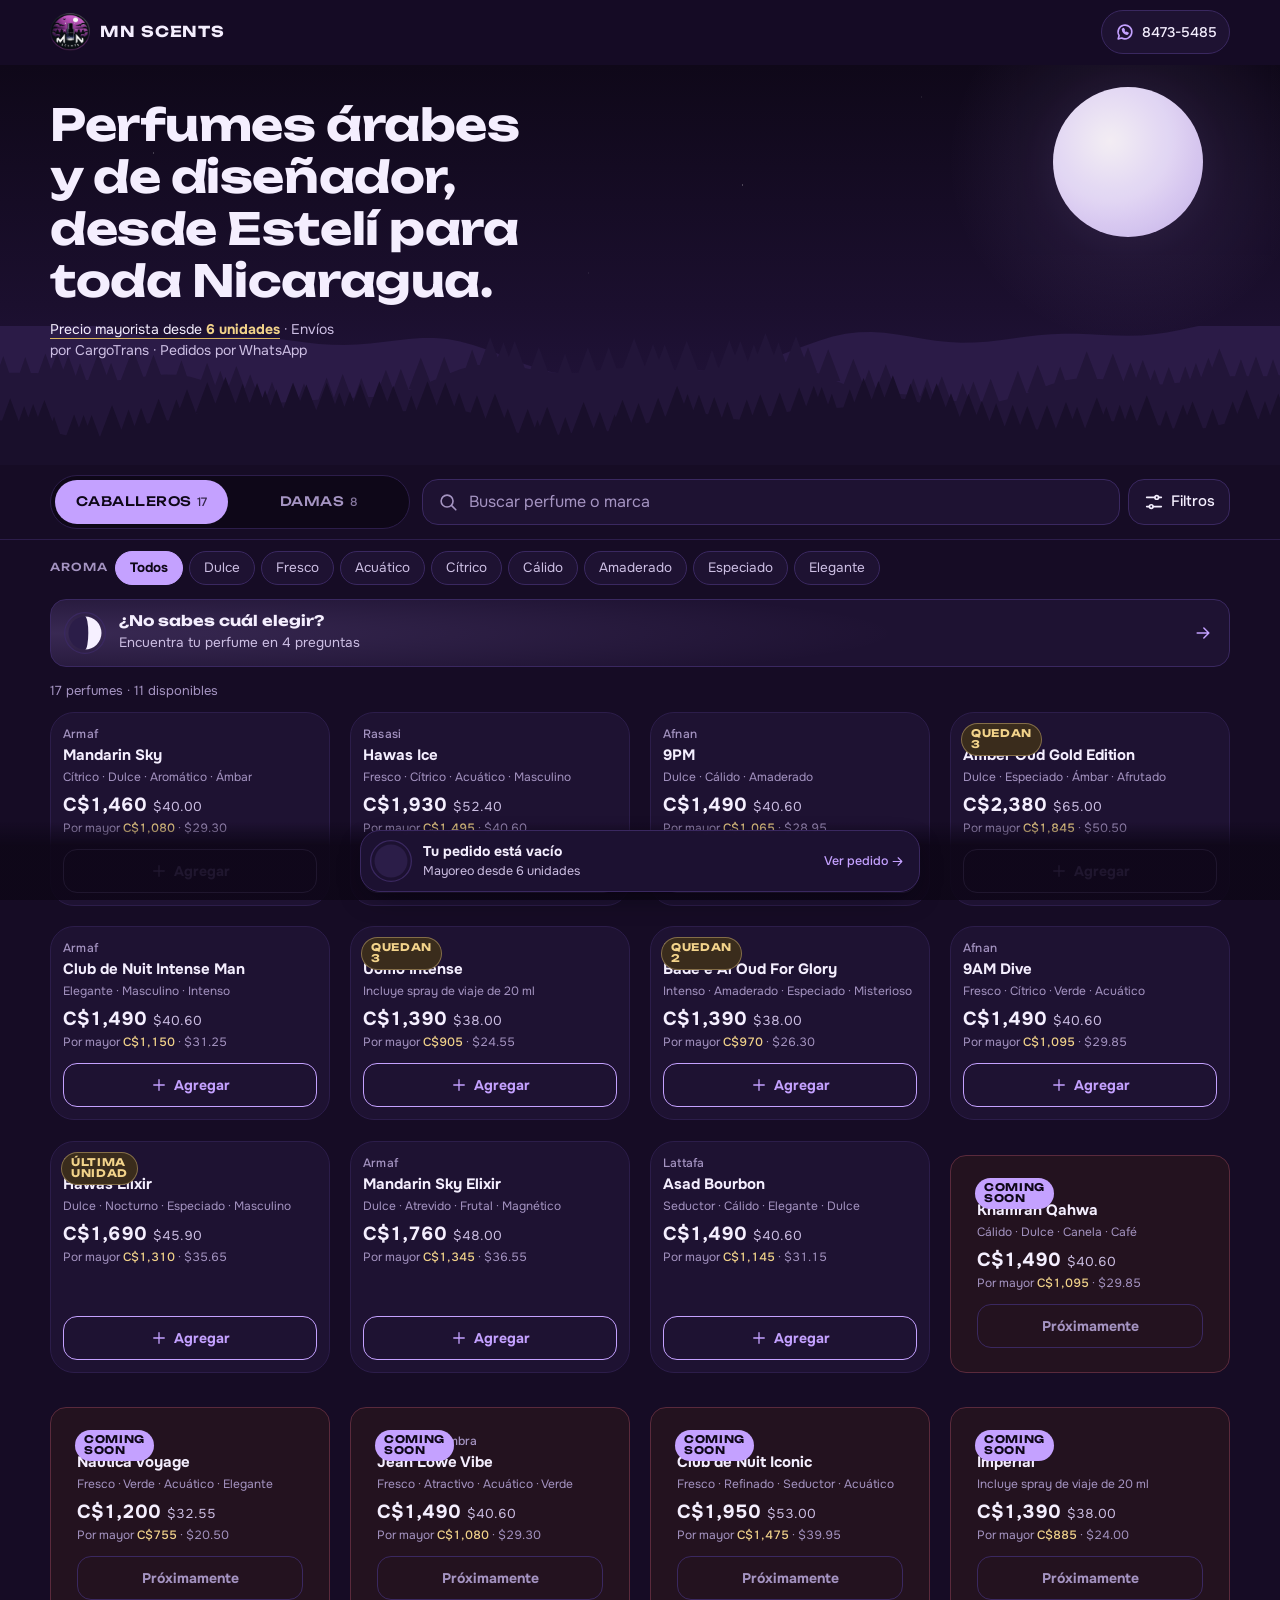
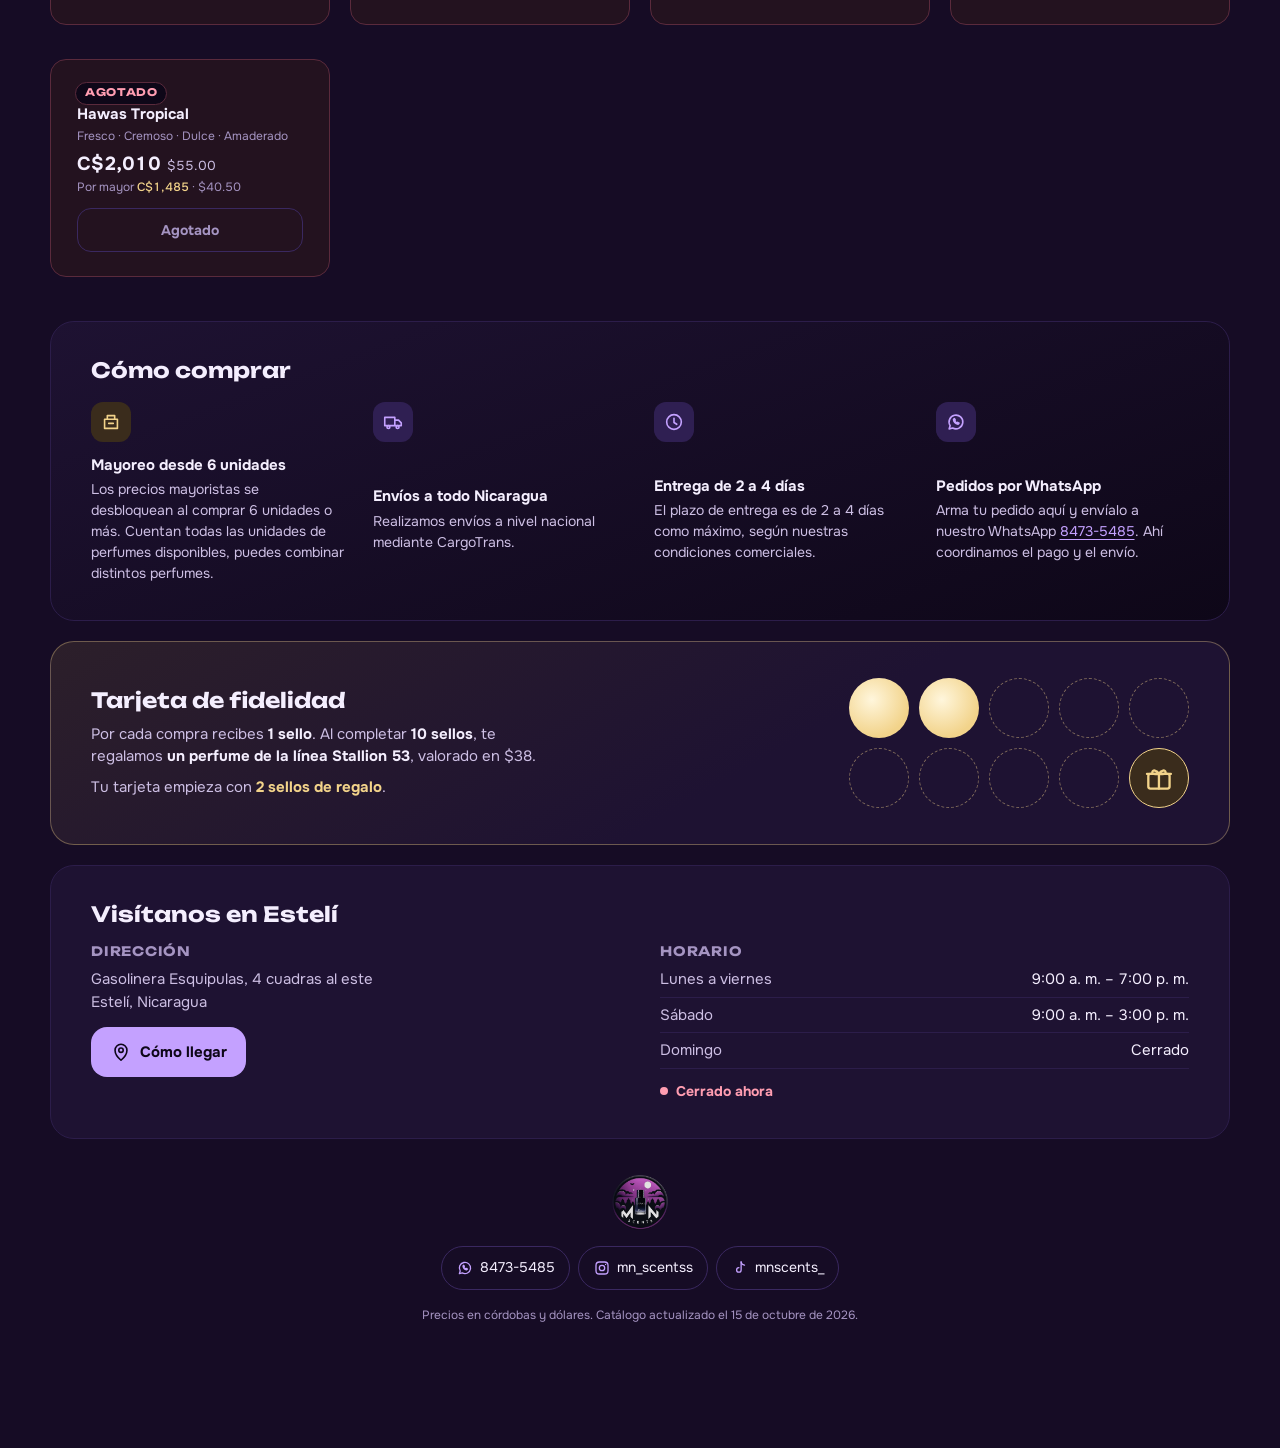
==== index.html @ fa192330 "Cuestionario visual con íconos, perfil Tu estilo e imagen para compartir Co-Authored-By: Claude Opus" ====
<!doctype html>
<html lang="es">
<head>
<meta charset="utf-8">
<meta name="viewport" content="width=device-width, initial-scale=1, viewport-fit=cover, interactive-widget=resizes-content">
<title>MN Scents · Catálogo de perfumes</title>
<meta name="description" content="Catálogo de perfumes MN Scents en Estelí, Nicaragua. Precios al detalle y por mayor desde 6 unidades. Envíos a todo el país por CargoTrans. Pedidos por WhatsApp.">
<meta name="theme-color" content="#160c25">
<meta name="color-scheme" content="dark">
<link rel="canonical" href="https://mnscents.pages.dev/">
<meta property="og:site_name" content="MN Scents">
<meta property="og:locale" content="es_NI">
<meta property="og:title" content="MN Scents · Catálogo de perfumes">
<meta property="og:description" content="Perfumes árabes y de diseñador en Estelí. Mayoreo desde 6 unidades. Envíos a toda Nicaragua. Pedidos por WhatsApp.">
<meta property="og:url" content="https://mnscents.pages.dev/">
<meta property="og:image" content="https://mnscents.pages.dev/img/marca/og.jpg">
<meta property="og:image:type" content="image/jpeg">
<meta property="og:image:width" content="1200">
<meta property="og:image:height" content="630">
<meta property="og:image:alt" content="MN Scents, catálogo de perfumes en Estelí">
<meta property="og:type" content="website">
<meta name="twitter:card" content="summary_large_image">
<meta name="twitter:image" content="https://mnscents.pages.dev/img/marca/og.jpg">
<link rel="icon" href="img/marca/favicon.png" type="image/png">
<link rel="apple-touch-icon" href="img/marca/icono-180.png">
<link rel="manifest" href="manifest.webmanifest">
<link rel="preload" href="fonts/onest-latin-400-normal.woff2" as="font" type="font/woff2" crossorigin>
<link rel="preload" href="fonts/unbounded-latin-700-normal.woff2" as="font" type="font/woff2" crossorigin>
<link rel="preload" href="data/productos.json" as="fetch" crossorigin>
<link rel="stylesheet" href="css/estilos.css">
<script type="module" src="js/app.js"></script>
</head>
<body>
<svg width="0" height="0" style="position:absolute" aria-hidden="true">
  <defs>
    <symbol id="i-search" viewBox="0 0 24 24"><circle cx="11" cy="11" r="6.5"/><path d="m16 16 4.5 4.5"/></symbol>
    <symbol id="i-sliders" viewBox="0 0 24 24"><path d="M4 7h9M17 7h3M4 17h3M11 17h9"/><circle cx="15" cy="7" r="2"/><circle cx="9" cy="17" r="2"/></symbol>
    <symbol id="i-close" viewBox="0 0 24 24"><path d="M6 6l12 12M18 6 6 18"/></symbol>
    <symbol id="i-plus" viewBox="0 0 24 24"><path d="M12 5v14M5 12h14"/></symbol>
    <symbol id="i-minus" viewBox="0 0 24 24"><path d="M5 12h14"/></symbol>
    <symbol id="i-trash" viewBox="0 0 24 24"><path d="M5 7h14M10 7V5h4v2M7 7l1 12h8l1-12"/></symbol>
    <symbol id="i-chat" viewBox="0 0 24 24"><path d="M4.5 19.5 5.6 16A7.5 7.5 0 1 1 8.4 18.6Z"/><path d="M9.3 9.2c.2 2.3 2.2 4.6 4.9 5.3l1.1-1.2-1.6-.9-.8.7c-1-.5-1.9-1.4-2.4-2.4l.7-.8-.9-1.6Z"/></symbol>
    <symbol id="i-truck" viewBox="0 0 24 24"><path d="M3 7h11v9H3zM14 10h4l3 3v3h-7"/><circle cx="7" cy="17.5" r="1.6"/><circle cx="17" cy="17.5" r="1.6"/></symbol>
    <symbol id="i-clock" viewBox="0 0 24 24"><circle cx="12" cy="12" r="8"/><path d="M12 8v4.5l3 2"/></symbol>
    <symbol id="i-stack" viewBox="0 0 24 24"><path d="M5 9h14v10H5zM8 9V5h8v4"/><path d="M9.5 13.5h5"/></symbol>
    <symbol id="i-insta" viewBox="0 0 24 24"><rect x="4" y="4" width="16" height="16" rx="4.5"/><circle cx="12" cy="12" r="3.6"/><path d="M16.8 7.2h.01"/></symbol>
    <symbol id="i-tiktok" viewBox="0 0 24 24"><path d="M13.5 4v10.5a3 3 0 1 1-3-3"/><path d="M13.5 4c.4 2.4 2 4 4.5 4.2"/></symbol>
    <symbol id="i-gift" viewBox="0 0 24 24"><rect x="4" y="9" width="16" height="11" rx="1.5"/><path d="M3 9h18M12 9v11M12 9c-1.5-3-5-3.5-5-1 0 1.5 2.5 1 5 1Zm0 0c1.5-3 5-3.5 5-1 0 1.5-2.5 1-5 1Z"/></symbol>
    <symbol id="i-pin" viewBox="0 0 24 24"><path d="M12 21s-6.5-5.6-6.5-11a6.5 6.5 0 0 1 13 0c0 5.4-6.5 11-6.5 11Z"/><circle cx="12" cy="10" r="2.4"/></symbol>
    <symbol id="i-share" viewBox="0 0 24 24"><circle cx="17.5" cy="5.5" r="2.5"/><circle cx="6.5" cy="12" r="2.5"/><circle cx="17.5" cy="18.5" r="2.5"/><path d="m8.7 10.8 6.6-4M8.7 13.2l6.6 4"/></symbol>
    <symbol id="i-download" viewBox="0 0 24 24"><path d="M12 4v11M7 10.5l5 5 5-5M5 20h14"/></symbol>
    <symbol id="i-arrow" viewBox="0 0 24 24"><path d="M5 12h13M13 6l6 6-6 6"/></symbol>
    <symbol id="i-q-el" viewBox="0 0 24 24"><rect x="9.5" y="2.5" width="5" height="3" rx=".8"/><path d="M10.6 5.5v2.6M13.4 5.5v2.6"/><rect x="6" y="8.1" width="12" height="13.4" rx="2.2"/><path d="M9 14.5h6"/></symbol>
    <symbol id="i-q-ella" viewBox="0 0 24 24"><rect x="10.2" y="2.5" width="3.6" height="3" rx="1"/><path d="M11.1 5.5v2.7M12.9 5.5v2.7"/><circle cx="12" cy="15" r="6.5"/><path d="M8.9 13.6a3.6 3.6 0 0 1 2.1-2.3"/></symbol>
    <symbol id="i-q-sol" viewBox="0 0 24 24"><circle cx="12" cy="12" r="4"/><path d="M12 2.8v2.1M12 19.1v2.1M2.8 12h2.1M19.1 12h2.1M5.5 5.5 7 7M17 17l1.5 1.5M5.5 18.5 7 17M17 7l1.5-1.5"/></symbol>
    <symbol id="i-q-luna" viewBox="0 0 24 24"><path d="M19.5 14.6A7.6 7.6 0 1 1 9.4 4.5a6.1 6.1 0 0 0 10.1 10.1Z"/><path d="M17 3.6v2.6M15.7 4.9h2.6"/></symbol>
    <symbol id="i-q-siempre" viewBox="0 0 24 24"><circle cx="12" cy="12" r="5"/><path d="M12 7a5 5 0 0 1 0 10Z" fill="currentColor"/><path d="M12 2.6v2M12 19.4v2M2.6 12h2M5.3 5.3l1.4 1.4M5.3 18.7l1.4-1.4"/></symbol>
    <symbol id="i-q-ola" viewBox="0 0 24 24"><path d="M3 8c1.5-1.6 3-1.6 4.5 0s3 1.6 4.5 0 3-1.6 4.5 0 3 1.6 4.5 0M3 13c1.5-1.6 3-1.6 4.5 0s3 1.6 4.5 0 3-1.6 4.5 0 3 1.6 4.5 0M3 18c1.5-1.6 3-1.6 4.5 0s3 1.6 4.5 0 3-1.6 4.5 0 3 1.6 4.5 0"/></symbol>
    <symbol id="i-q-dulce" viewBox="0 0 24 24"><circle cx="12" cy="12" r="4.6"/><path d="M7.7 10.2 3.4 7.5v9l4.3-2.7M16.3 10.2l4.3-2.7v9l-4.3-2.7M10 13a2.1 2.1 0 0 0 3.9-1.4"/></symbol>
    <symbol id="i-q-llama" viewBox="0 0 24 24"><path d="M12 21.2c-3.9 0-6.5-2.6-6.5-6.2 0-3.6 3-5.6 4.2-9.4 2.5 1.6 3.3 3.9 3 6.1 1-.5 1.8-1.5 2.1-2.9 1.7 1.6 3.7 3.8 3.7 6.2 0 3.6-2.6 6.2-6.5 6.2Z"/><path d="M12 21.2c-1.6 0-2.7-1.1-2.7-2.6 0-1.6 1.3-2.5 2.7-4.1 1.4 1.6 2.7 2.5 2.7 4.1 0 1.5-1.1 2.6-2.7 2.6Z"/></symbol>
    <symbol id="i-q-flor" viewBox="0 0 24 24"><circle cx="12" cy="9" r="1.9"/><g><ellipse cx="12" cy="4.7" rx="2.1" ry="2.6"/><ellipse cx="12" cy="4.7" rx="2.1" ry="2.6" transform="rotate(72 12 9)"/><ellipse cx="12" cy="4.7" rx="2.1" ry="2.6" transform="rotate(144 12 9)"/><ellipse cx="12" cy="4.7" rx="2.1" ry="2.6" transform="rotate(216 12 9)"/><ellipse cx="12" cy="4.7" rx="2.1" ry="2.6" transform="rotate(288 12 9)"/></g><path d="M12 13.3v8.2M12 18.6c1.5-1.9 3.3-2.4 5-2.2-.5 1.8-2.6 2.7-5 2.2Z"/></symbol>
    <symbol id="i-q-pluma" viewBox="0 0 24 24"><path d="M20 4c-7 .4-11.6 5.2-12.3 12.4L7.2 20"/><path d="M20 4c-.4 7-5.2 11.6-12.3 12.4"/><path d="M9.6 12.6 14 8.2M12 14.6l3.2-3.2"/></symbol>
    <symbol id="i-q-estela" viewBox="0 0 24 24"><path d="m11.5 3.5 1.7 4.8 4.8 1.7-4.8 1.7-1.7 4.8-1.7-4.8L5 10l4.8-1.7Z"/><path d="m18.5 14.6.8 2.1 2.1.8-2.1.8-.8 2.1-.8-2.1-2.1-.8 2.1-.8ZM5.6 15.6l.5 1.4 1.4.5-1.4.5-.5 1.4-.5-1.4-1.4-.5 1.4-.5Z"/></symbol>
  </defs>
</svg>

<a class="saltar" href="#catalogo">Ir al catálogo</a>

<header class="barra-sup">
  <a class="marca" href="#" aria-label="MN Scents, inicio">
    <img src="img/marca/logo.webp" alt="" width="40" height="39">
    <span class="marca-nombre">MN SCENTS</span>
  </a>
  <a class="btn-ico btn-wa-sup" href="https://wa.me/50584735485" target="_blank" rel="noopener" aria-label="Escribir por WhatsApp al 8473-5485">
    <svg class="ico"><use href="#i-chat"/></svg><span>8473-5485</span>
  </a>
</header>

<section class="cielo" aria-labelledby="titulo">
  <div class="luna" aria-hidden="true"></div>
  <div class="cielo-texto">
    <h1 id="titulo">Perfumes árabes y de diseñador, desde Estelí para toda Nicaragua.</h1>
    <p class="cielo-sub"><a href="#condiciones">Precio mayorista desde <strong>6 unidades</strong></a> · Envíos por CargoTrans · Pedidos por WhatsApp</p>
  </div>
  <img class="crestas" src="img/marca/crestas.svg" alt="" aria-hidden="true">
</section>

<main id="catalogo" tabindex="-1">
  <div class="controles">
    <div class="segmento" role="tablist" aria-label="Catálogo">
      <button role="tab" id="tab-caballeros" aria-controls="rejilla" aria-selected="true" data-cat="caballeros">Caballeros <span class="cuenta" data-cuenta="caballeros"></span></button>
      <button role="tab" id="tab-damas" aria-controls="rejilla" aria-selected="false" data-cat="damas">Damas <span class="cuenta" data-cuenta="damas"></span></button>
    </div>
    <div class="buscar">
      <label class="campo-buscar">
        <svg class="ico" aria-hidden="true"><use href="#i-search"/></svg>
        <span class="sr">Buscar por nombre o marca</span>
        <input id="q" type="search" placeholder="Buscar perfume o marca" autocomplete="off" autocapitalize="none" autocorrect="off" spellcheck="false" enterkeyhint="search">
        <button class="limpiar-q" type="button" aria-label="Borrar búsqueda" hidden><svg class="ico"><use href="#i-close"/></svg></button>
      </label>
      <button class="btn-filtros" type="button" aria-haspopup="dialog" aria-controls="hoja-filtros">
        <svg class="ico" aria-hidden="true"><use href="#i-sliders"/></svg><span>Filtros</span><span class="insignia" hidden></span>
      </button>
    </div>
    <div class="chips-activos" aria-label="Filtros activos"></div>
  </div>
  <div class="aromas" role="group" aria-label="¿Qué aroma buscas?"></div>
  <div class="descubre-fila">
    <button class="descubre" type="button" data-accion="abrir-quiz" aria-haspopup="dialog" aria-controls="hoja-quiz">
      <span class="luna-progreso descubre-luna" aria-hidden="true"><svg viewBox="0 0 40 40"><circle class="lp-fondo" cx="20" cy="20" r="15"/><path class="lp-luz" d="M20,5 A15,15 0 0 1 20,35 A3,15 0 0 0 20,5 Z"/><circle class="lp-aro" cx="20" cy="20" r="18.5"/></svg></span>
      <span class="descubre-texto"><b>¿No sabes cuál elegir?</b><span>Encuentra tu perfume en 4 preguntas</span></span>
      <svg class="ico" aria-hidden="true"><use href="#i-arrow"/></svg>
    </button>
  </div>

  <p class="resumen" aria-live="polite"></p>
  <div id="rejilla" class="rejilla" role="tabpanel" aria-labelledby="tab-caballeros" aria-busy="true"></div>
  <div class="otra-cat" hidden></div>
</main>

<section id="condiciones" class="condiciones" aria-labelledby="t-cond">
  <h2 id="t-cond">Cómo comprar</h2>
  <ul class="cond-lista">
    <li><svg class="ico" aria-hidden="true"><use href="#i-stack"/></svg><div><h3>Mayoreo desde 6 unidades</h3><p>Los precios mayoristas se desbloquean al comprar 6 unidades o más. Cuentan todas las unidades de perfumes disponibles, puedes combinar distintos perfumes.</p></div></li>
    <li><svg class="ico" aria-hidden="true"><use href="#i-truck"/></svg><div><h3>Envíos a todo Nicaragua</h3><p>Realizamos envíos a nivel nacional mediante CargoTrans.</p></div></li>
    <li><svg class="ico" aria-hidden="true"><use href="#i-clock"/></svg><div><h3>Entrega de 2 a 4 días</h3><p>El plazo de entrega es de 2 a 4 días como máximo, según nuestras condiciones comerciales.</p></div></li>
    <li><svg class="ico" aria-hidden="true"><use href="#i-chat"/></svg><div><h3>Pedidos por WhatsApp</h3><p>Arma tu pedido aquí y envíalo a nuestro WhatsApp <a href="https://wa.me/50584735485" target="_blank" rel="noopener">8473-5485</a>. Ahí coordinamos el pago y el envío.</p></div></li>
  </ul>
</section>

<section id="fidelidad" class="fidelidad" aria-labelledby="t-fid">
  <div class="fid-texto">
    <h2 id="t-fid">Tarjeta de fidelidad</h2>
    <p>Por cada compra recibes <strong>1 sello</strong>. Al completar <strong>10 sellos</strong>, te regalamos <strong>un perfume de la línea Stallion 53</strong>, valorado en $38.</p>
    <p class="fid-regalo">Tu tarjeta empieza con <strong>2 sellos de regalo</strong>.</p>
  </div>
  <ol class="sellos" aria-label="10 sellos; los 2 primeros son de regalo">
    <li class="regalo" aria-label="Sello 1, de regalo"></li><li class="regalo" aria-label="Sello 2, de regalo"></li>
    <li aria-label="Sello 3"></li><li aria-label="Sello 4"></li><li aria-label="Sello 5"></li><li aria-label="Sello 6"></li>
    <li aria-label="Sello 7"></li><li aria-label="Sello 8"></li><li aria-label="Sello 9"></li>
    <li class="premio" aria-label="Sello 10: perfume Stallion 53 gratis"><svg class="ico" aria-hidden="true"><use href="#i-gift"/></svg></li>
  </ol>
</section>

<section id="tienda" class="tienda" aria-labelledby="t-tienda">
  <h2 id="t-tienda">Visítanos en Estelí</h2>
  <div class="tienda-grid">
    <div>
      <h3>Dirección</h3>
      <p>Gasolinera Esquipulas, 4 cuadras al este<br>Estelí, Nicaragua</p>
      <a class="btn pri" href="https://maps.app.goo.gl/nd9f1J7AV5XNvNJq9" target="_blank" rel="noopener"><svg class="ico" aria-hidden="true"><use href="#i-pin"/></svg>Cómo llegar</a>
    </div>
    <div>
      <h3>Horario</h3>
      <dl class="horario">
        <div><dt>Lunes a viernes</dt><dd>9:00 a. m. – 7:00 p. m.</dd></div>
        <div><dt>Sábado</dt><dd>9:00 a. m. – 3:00 p. m.</dd></div>
        <div><dt>Domingo</dt><dd>Cerrado</dd></div>
      </dl>
      <p class="abierto" aria-live="polite"></p>
    </div>
  </div>
</section>

<footer class="pie">
  <img src="img/marca/logo.webp" alt="MN Scents" width="56" height="55" loading="lazy">
  <nav class="redes" aria-label="Redes sociales">
    <a href="https://wa.me/50584735485" target="_blank" rel="noopener"><svg class="ico" aria-hidden="true"><use href="#i-chat"/></svg>8473-5485</a>
    <a href="https://www.instagram.com/mn_scentss/" target="_blank" rel="noopener"><svg class="ico" aria-hidden="true"><use href="#i-insta"/></svg>mn_scentss</a>
    <a href="https://www.tiktok.com/@mnscents_" target="_blank" rel="noopener"><svg class="ico" aria-hidden="true"><use href="#i-tiktok"/></svg>mnscents_</a>
  </nav>
  <button class="btn sec btn-instalar" type="button" hidden><svg class="ico" aria-hidden="true"><use href="#i-download"/></svg>Instalar MN Scents en tu teléfono</button>
  <p class="pie-nota">Precios en córdobas y dólares. <span class="actualizado"></span></p>
</footer>

<!-- Barra fija del pedido -->
<div class="barra-pedido" role="region" aria-label="Tu pedido">
  <button class="bp-boton" type="button" aria-haspopup="dialog" aria-controls="hoja-pedido">
    <span class="luna-progreso" aria-hidden="true"><svg viewBox="0 0 40 40"><circle class="lp-fondo" cx="20" cy="20" r="15"/><path class="lp-luz" d=""/><circle class="lp-aro" cx="20" cy="20" r="18.5"/></svg></span>
    <span class="bp-texto">
      <span class="bp-linea1">Tu pedido está vacío</span>
      <span class="bp-linea2">Mayoreo desde 6 unidades</span>
    </span>
    <span class="bp-total"></span>
    <span class="bp-ver">Ver pedido<svg class="ico" aria-hidden="true"><use href="#i-arrow"/></svg></span>
  </button>
</div>

<!-- Ficha de producto -->
<dialog id="hoja-ficha" class="hoja" aria-labelledby="ficha-nombre">
  <div class="hoja-cuerpo"></div>
</dialog>

<!-- Filtros -->
<dialog id="hoja-filtros" class="hoja" aria-labelledby="filtros-titulo">
  <div class="hoja-cabeza"><h2 id="filtros-titulo">Filtros</h2><button class="btn-ico cerrar" type="button" aria-label="Cerrar"><svg class="ico"><use href="#i-close"/></svg></button></div>
  <div class="hoja-cuerpo">
    <fieldset><legend>Disponibilidad</legend><div class="opciones" data-filtro="estado"></div></fieldset>
    <fieldset><legend>Marca</legend><div class="opciones" data-filtro="marca"></div></fieldset>
    <fieldset><legend>Precio al detalle</legend><div class="opciones" data-filtro="precio"></div></fieldset>
    <fieldset><legend>Ordenar</legend><div class="opciones" data-filtro="orden"></div></fieldset>
  </div>
  <div class="hoja-pie"><button class="btn sec" type="button" data-accion="limpiar-filtros">Limpiar</button><button class="btn pri" type="button" data-accion="aplicar-filtros">Ver resultados</button></div>
</dialog>

<!-- Pedido -->
<dialog id="hoja-pedido" class="hoja hoja-pedido" aria-labelledby="pedido-titulo">
  <div class="hoja-cabeza"><h2 id="pedido-titulo">Tu pedido</h2><button class="btn-ico cerrar" type="button" aria-label="Cerrar"><svg class="ico"><use href="#i-close"/></svg></button></div>
  <div class="hoja-cuerpo">
    <div class="progreso-mayoreo">
      <span class="luna-progreso grande" aria-hidden="true"><svg viewBox="0 0 40 40"><circle class="lp-fondo" cx="20" cy="20" r="15"/><path class="lp-luz" d=""/><circle class="lp-aro" cx="20" cy="20" r="18.5"/></svg></span>
      <div class="pm-texto">
        <p class="pm-titulo"></p>
        <p class="pm-nota"></p>
      </div>
      <div class="caja" role="progressbar" aria-valuemin="0" aria-valuemax="6" aria-valuenow="0" aria-label="Tu caja de 6 para precio mayorista">
        <span class="caja-slot"></span><span class="caja-slot"></span><span class="caja-slot"></span><span class="caja-slot"></span><span class="caja-slot"></span><span class="caja-slot"></span>
        <span class="caja-extra" hidden></span>
      </div>
    </div>
    <div class="completa" hidden>
      <p class="completa-titulo">Completa tu caja</p>
      <ul class="sugeridos" aria-label="Perfumes disponibles para completar tu caja"></ul>
    </div>
    <ul class="lineas"></ul>
    <div class="no-disp" hidden></div>
    <p class="vaciar-fila"><button class="btn-texto" type="button" data-accion="vaciar">Vaciar pedido</button></p>
    <div class="pedido-vacio" hidden>
      <p class="pv-titulo">Todavía no has agregado perfumes.</p>
      <p>Agrega desde el catálogo. Con 6 unidades o más se aplica el precio mayorista.</p>
      <button class="btn sec" type="button" data-accion="cerrar-pedido">Explorar el catálogo</button>
    </div>
  </div>
  <div class="hoja-pie pedido-pie">
    <dl class="totales">
      <div><dt>Unidades</dt><dd class="t-unidades">0</dd></div>
      <div><dt>Precios aplicados</dt><dd class="t-nivel">Al detalle</dd></div>
      <div class="t-ahorro-fila" hidden><dt>Ahorras con mayoreo</dt><dd class="t-ahorro"></dd></div>
      <div class="t-total"><dt>Total</dt><dd><span class="t-cs">C$0</span><span class="t-usd">$0.00</span></dd></div>
    </dl>
    <a class="btn pri btn-enviar" href="#" target="_blank" rel="noopener"><svg class="ico" aria-hidden="true"><use href="#i-chat"/></svg>Enviar pedido por WhatsApp</a>
    <p class="aviso-envio">WhatsApp se abrirá con tu pedido escrito. Solo nos llega cuando tú envíes el mensaje; ahí coordinamos pago y envío.</p>
  </div>
</dialog>

<!-- Encuentra tu perfume -->
<dialog id="hoja-quiz" class="hoja hoja-quiz" aria-labelledby="quiz-titulo">
  <div class="hoja-cabeza"><h2 id="quiz-titulo">Encuentra tu perfume</h2><button class="btn-ico cerrar" type="button" aria-label="Cerrar"><svg class="ico"><use href="#i-close"/></svg></button></div>
  <div class="hoja-cuerpo"><div class="quiz"></div></div>
  <div class="hoja-pie quiz-pie"></div>
</dialog>

<div class="anuncio sr" aria-live="polite"></div>
<noscript><p class="sin-js">Para ver el catálogo activa JavaScript, o escríbenos por WhatsApp al 8473-5485.</p></noscript>
</body>
</html>
---- css/estilos.css ----
/* MN Scents · Noche de Estelí */

@font-face { font-family: "Unbounded"; src: url("../fonts/unbounded-latin-500-normal.woff2") format("woff2"); font-weight: 500; font-display: swap; }
@font-face { font-family: "Unbounded"; src: url("../fonts/unbounded-latin-700-normal.woff2") format("woff2"); font-weight: 700; font-display: swap; }
@font-face { font-family: "Onest"; src: url("../fonts/onest-latin-400-normal.woff2") format("woff2"); font-weight: 400; font-display: swap; }
@font-face { font-family: "Onest"; src: url("../fonts/onest-latin-500-normal.woff2") format("woff2"); font-weight: 500; font-display: swap; }
@font-face { font-family: "Onest"; src: url("../fonts/onest-latin-700-normal.woff2") format("woff2"); font-weight: 700; font-display: swap; }

:root {
  --noche-0: #0e0718;
  --noche-1: #160c25;
  --noche-2: #1e1232;
  --noche-3: #281944;
  --linea: #3a2860;
  --linea-suave: #2c1d4a;
  --tinta: #f4eefe;
  --tinta-2: #cdbfe4;
  --tinta-3: #a594c2;
  --lila: #c4a1ff;
  --lila-fuerte: #a97cff;
  --lila-fondo: #2f1f52;
  --oro: #f2d38a;
  --oro-2: #d9b45e;
  --oro-fondo: #3a2c1c;
  --rosa: #ff9db1;
  --luna: #f6f0ff;

  --display: "Unbounded", "Onest", system-ui, sans-serif;
  --texto: "Onest", system-ui, -apple-system, "Segoe UI", Roboto, sans-serif;

  --r-s: 10px;
  --r-m: 16px;
  --r-l: 24px;
  --sombra: 0 10px 30px -12px rgb(4 0 12 / 0.75);
  --ease: cubic-bezier(0.22, 1, 0.36, 1);
  --ease-in-out: cubic-bezier(0.65, 0, 0.35, 1);

  --pad: 16px;
  --alto-barra: 72px;
  --seguro-abajo: env(safe-area-inset-bottom, 0px);
}

*, *::before, *::after { box-sizing: border-box; }
html {
  -webkit-tap-highlight-color: transparent;
  -webkit-text-size-adjust: 100%;
  scroll-padding-top: 80px;
  background: var(--noche-1);
  color-scheme: dark;
}
body {
  margin: 0;
  min-height: 100svh;
  background: var(--noche-1);
  color: var(--tinta);
  font: 400 16px/1.5 var(--texto);
  padding-bottom: calc(var(--alto-barra) + var(--seguro-abajo) + 24px);
  font-feature-settings: "kern";
  text-rendering: optimizeLegibility;
}
img { max-width: 100%; display: block; }
[hidden] { display: none !important; }
a { color: var(--lila); text-underline-offset: 3px; text-decoration-thickness: 1px; }
::selection { background: var(--lila-fuerte); color: var(--noche-0); }
input { caret-color: var(--lila); }
:focus-visible { outline: 2px solid var(--lila); outline-offset: 2px; border-radius: 6px; }
h1, h2, h3, p { margin: 0; }
button { font: inherit; color: inherit; }
button, a, [role="button"], [role="tab"], .chip, label.opcion {
  touch-action: manipulation;
  -webkit-user-select: none;
  user-select: none;
  -webkit-touch-callout: none;
}
input, select, textarea { font-size: 16px; }
.ico { width: 22px; height: 22px; fill: none; stroke: currentColor; stroke-width: 1.75; stroke-linecap: round; stroke-linejoin: round; flex: none; }
.sr { position: absolute; width: 1px; height: 1px; overflow: hidden; clip: rect(0 0 0 0); white-space: nowrap; }
.num { font-variant-numeric: tabular-nums; }
html { scrollbar-color: var(--linea) var(--noche-1); }

.saltar { position: absolute; left: 12px; top: -60px; z-index: 50; background: var(--lila); color: var(--noche-0); padding: 10px 14px; border-radius: var(--r-s); font-weight: 700; }
.saltar:focus { top: 12px; }

/* ---------- Barra superior ---------- */
.barra-sup {
  position: sticky; top: 0; z-index: 20;
  display: flex; align-items: center; justify-content: space-between; gap: 12px;
  padding: calc(env(safe-area-inset-top, 0px) + 10px) var(--pad) 10px;
  background: rgb(22 12 37 / 0.92);
  backdrop-filter: saturate(1.4) blur(12px);
  -webkit-backdrop-filter: saturate(1.4) blur(12px);
  border-bottom: 1px solid transparent;
  transition: border-color 200ms;
}
.barra-sup.con-borde { border-bottom-color: var(--linea-suave); }
.marca { display: flex; align-items: center; gap: 10px; color: var(--tinta); text-decoration: none; }
.marca img { width: 40px; height: auto; }
.marca-nombre { font: 700 15px/1 var(--display); letter-spacing: 0.06em; }
.btn-ico {
  display: inline-flex; align-items: center; justify-content: center; gap: 6px;
  min-width: 44px; min-height: 44px; padding: 0 12px;
  border-radius: 999px; border: 1px solid var(--linea); background: var(--noche-2);
  color: var(--tinta); text-decoration: none; cursor: pointer;
  transition: transform 120ms var(--ease), background-color 160ms;
}
.btn-ico:active { transform: scale(0.96); background: var(--noche-3); }
.btn-wa-sup { font-weight: 500; font-size: 14px; }
.btn-wa-sup .ico { color: var(--lila); }

/* ---------- Cielo ---------- */
.cielo {
  position: relative; overflow: hidden; isolation: isolate;
  padding: 26px var(--pad) 0;
  background: linear-gradient(180deg, #0f0819 0%, #1b0f2e 60%, #241540 100%);
}
.cielo::before { content: ""; position: absolute; inset: 0; z-index: -2; pointer-events: none; background:
    radial-gradient(1.2px 1.2px at 12% 22%, rgb(255 255 255 / .7), transparent 60%),
    radial-gradient(1px 1px at 34% 12%, rgb(255 255 255 / .55), transparent 60%),
    radial-gradient(1.4px 1.4px at 58% 30%, rgb(255 255 255 / .6), transparent 60%),
    radial-gradient(1px 1px at 72% 8%, rgb(255 255 255 / .5), transparent 60%),
    radial-gradient(1px 1px at 90% 40%, rgb(255 255 255 / .45), transparent 60%),
    radial-gradient(1.2px 1.2px at 46% 52%, rgb(255 255 255 / .35), transparent 60%); }
.luna::before { content: ""; position: absolute; inset: 0; border-radius: 50%; z-index: 1; background: radial-gradient(circle at 38% 36%, #fffaff 0%, #ece0ff 46%, #cdb6f2 100%); }
.luna::after { content: ""; position: absolute; inset: -70%; border-radius: 50%; background: radial-gradient(closest-side, rgb(196 161 255 / 0.20), rgb(196 161 255 / 0.06) 55%, transparent); z-index: 0; }
.luna {
  position: absolute; z-index: -1; right: -38px; top: -14px;
  width: 112px; height: 112px; border-radius: 50%;
  opacity: 0.95;
}
.cielo-texto { position: relative; max-width: 34rem; padding: 0 64px 70px 0; }
.cielo h1 {
  font: 700 clamp(21px, 6vw, 44px)/1.18 var(--display);
  letter-spacing: -0.01em;
  text-wrap: balance;
  max-width: 17ch;
}
.cielo-sub { margin-top: 12px; color: var(--tinta-2); font-size: 14px; line-height: 1.5; max-width: 34ch; }
.cielo-sub a { color: var(--tinta); text-decoration: none; border-bottom: 1px solid var(--oro-2); }
.cielo-sub strong { color: var(--oro); font-weight: 700; }
.crestas { position: absolute; left: 0; right: 0; bottom: -1px; width: 100%; height: 96px; object-fit: cover; object-position: center bottom; z-index: -1; pointer-events: none; }

/* ---------- Controles ---------- */
main { outline: none; }
.controles {
  position: sticky; top: calc(env(safe-area-inset-top, 0px) + 64px); z-index: 15;
  padding: 10px var(--pad) 10px;
  background: var(--noche-1);
  box-shadow: 0 1px 0 var(--linea-suave);
}
.segmento {
  display: grid; grid-template-columns: 1fr 1fr; gap: 4px;
  padding: 4px; border-radius: 999px; background: var(--noche-0); border: 1px solid var(--linea-suave);
  position: relative;
}
.segmento [role="tab"] {
  position: relative; z-index: 1;
  min-height: 44px; border: 0; border-radius: 999px; background: transparent; cursor: pointer;
  font: 500 13px/1 var(--display); letter-spacing: 0.04em; text-transform: uppercase; color: var(--tinta-3);
  transition: color 200ms;
}
.segmento [aria-selected="true"] { color: var(--noche-0); }
.segmento::before {
  content: ""; position: absolute; top: 4px; bottom: 4px; left: 4px; width: calc(50% - 6px);
  border-radius: 999px; background: var(--lila);
  transform: translateX(var(--seg-x, 0)); transition: transform 320ms var(--ease);
}
.segmento[data-activo="damas"] { --seg-x: calc(100% + 4px); }
.cuenta { font: 500 12px/1 var(--texto); opacity: 0.8; margin-left: 2px; letter-spacing: 0; }

.buscar { display: flex; gap: 8px; margin-top: 10px; }
.campo-buscar {
  flex: 1; display: flex; align-items: center; gap: 8px; min-width: 0;
  height: 46px; padding: 0 6px 0 14px; border-radius: var(--r-m);
  background: var(--noche-2); border: 1px solid var(--linea);
  color: var(--tinta-3);
  transition: border-color 160ms;
}
.campo-buscar:focus-within { border-color: var(--lila); }
.campo-buscar input {
  flex: 1; min-width: 0; height: 100%; border: 0; outline: 0; background: transparent;
  color: var(--tinta); font: 400 16px/1 var(--texto);
}
.campo-buscar input::placeholder { color: var(--tinta-3); }
.campo-buscar input::-webkit-search-cancel-button { display: none; }
.limpiar-q { display: grid; place-items: center; width: 36px; height: 36px; border: 0; background: transparent; color: var(--tinta-2); border-radius: 50%; cursor: pointer; }
.limpiar-q .ico { width: 18px; height: 18px; }
.btn-filtros {
  position: relative; display: inline-flex; align-items: center; gap: 6px;
  height: 46px; padding: 0 14px; border-radius: var(--r-m);
  background: var(--noche-2); border: 1px solid var(--linea); color: var(--tinta); cursor: pointer;
  font-weight: 500; font-size: 15px;
  transition: transform 120ms var(--ease);
}
.btn-filtros:active { transform: scale(0.97); }
.insignia { min-width: 20px; height: 20px; padding: 0 6px; border-radius: 999px; background: var(--lila); color: var(--noche-0); font-size: 12px; font-weight: 700; display: inline-grid; place-items: center; }
.chips-activos { display: flex; gap: 6px; overflow-x: auto; scrollbar-width: none; margin-top: 8px; }
.chips-activos:empty { display: none; }
.chip {
  display: inline-flex; align-items: center; gap: 4px; flex: none;
  height: 32px; padding: 0 8px 0 12px; border-radius: 999px;
  background: var(--lila-fondo); border: 1px solid var(--linea); color: var(--tinta); font-size: 13px; cursor: pointer;
}
.chip .ico { width: 16px; height: 16px; color: var(--tinta-2); }

.resumen { padding: 14px var(--pad) 2px; color: var(--tinta-3); font-size: 13px; }

/* ---------- Rejilla y tarjetas ---------- */
.rejilla {
  display: grid; grid-template-columns: repeat(2, minmax(0, 1fr));
  gap: 12px; padding: 10px var(--pad) 8px;
}
.tarjeta {
  position: relative; display: flex; flex-direction: column;
  border-radius: var(--r-l); background: var(--noche-2);
  border: 1px solid var(--linea-suave);
  overflow: hidden;
  content-visibility: auto; contain-intrinsic-size: auto 330px;
}
.t-abrir {
  display: flex; flex-direction: column; flex: 1; text-align: left;
  padding: 0; border: 0; background: transparent; cursor: pointer; color: inherit;
}
.t-foto {
  position: relative; aspect-ratio: 1 / 1.02;
  background:
    radial-gradient(closest-side at 50% 58%, rgb(246 240 255 / 0.30), rgb(196 161 255 / 0.10) 55%, transparent 100%),
    linear-gradient(180deg, #24163c, #1e1232);
}
.t-foto::after { /* horizonte: el frasco se posa sobre una línea de luz */
  content: ""; position: absolute; left: 16%; right: 16%; bottom: 9%; height: 10px;
  background: radial-gradient(closest-side, rgb(10 4 20 / 0.55), transparent);
}
.t-foto img {
  position: absolute; inset: 6% 8% 8%; width: 84%; height: 86%;
  object-fit: contain; object-position: center bottom; z-index: 1;
  filter: drop-shadow(0 6px 10px rgb(6 1 14 / 0.45));
  transition: transform 400ms var(--ease);
}
.t-foto .sin-foto { position: absolute; inset: 0; display: grid; place-items: center; padding: 16px; text-align: center; font: 700 14px/1.3 var(--display); color: var(--tinta-2); }
.tarjeta.no-disp .t-foto img { filter: grayscale(0.55) brightness(0.72) drop-shadow(0 6px 10px rgb(6 1 14 / 0.45)); }
.estado {
  position: absolute; z-index: 2; left: 10px; top: 10px;
  padding: 5px 9px; border-radius: 999px; font: 700 10.5px/1 var(--display); letter-spacing: 0.06em; text-transform: uppercase;
}
.estado.coming { background: var(--lila); color: var(--noche-0); }
.estado.agotado { background: var(--noche-0); color: var(--rosa); border: 1px solid #5a2a3c; }
.estado.pocas { background: var(--oro-fondo); color: var(--oro); border: 1px solid rgb(242 211 138 / 0.4); }
.t-info { display: flex; flex-direction: column; gap: 3px; padding: 12px 12px 4px; }
.t-marca { font-size: 12px; color: var(--tinta-3); font-weight: 500; letter-spacing: 0.02em; }
.t-nombre { font: 700 15px/1.25 var(--texto); color: var(--tinta); overflow-wrap: anywhere; text-wrap: balance; }
.t-notas { font-size: 12px; color: var(--tinta-3); white-space: nowrap; overflow: hidden; text-overflow: ellipsis; }
.t-precio { display: flex; align-items: baseline; flex-wrap: wrap; gap: 0 6px; margin-top: 6px; }
.precio-cs { font: 700 19px/1.1 var(--texto); font-variant-numeric: tabular-nums; letter-spacing: -0.01em; color: var(--tinta); transition: color 400ms; }
.precio-usd { font-size: 13px; color: var(--tinta-2); font-variant-numeric: tabular-nums; }
.t-mayor { font-size: 12px; color: var(--tinta-3); font-variant-numeric: tabular-nums; }
.t-mayor b { color: var(--oro); font-weight: 500; }
.nivel-mayor .t-mayor b { font-weight: 700; }
.t-accion { padding: 8px 12px 12px; }
.btn-agregar {
  width: 100%; min-height: 44px; display: inline-flex; align-items: center; justify-content: center; gap: 6px;
  border-radius: 14px; border: 1px solid var(--lila); background: transparent; color: var(--lila);
  font-weight: 700; font-size: 14px; cursor: pointer;
  transition: transform 120ms var(--ease), background-color 160ms, color 160ms;
}
.btn-agregar .ico { width: 18px; height: 18px; }
.btn-agregar:active { transform: scale(0.97); background: var(--lila-fondo); }
.btn-agregar:disabled { border-color: var(--linea); color: var(--tinta-3); cursor: not-allowed; }
.paso {
  display: grid; grid-template-columns: 44px 1fr 44px; align-items: center;
  height: 44px; border-radius: 14px; background: var(--lila); color: var(--noche-0); overflow: hidden;
}
.paso button { height: 44px; border: 0; background: transparent; color: inherit; cursor: pointer; display: grid; place-items: center; }
.paso button:active { background: rgb(14 7 24 / 0.12); }
.paso .ico { width: 18px; height: 18px; stroke-width: 2.2; }
.paso output { text-align: center; font-weight: 700; font-variant-numeric: tabular-nums; }
.paso button:disabled { opacity: 0.35; cursor: not-allowed; }
.tope { margin: 6px 2px 0; font-size: 12px; color: var(--oro); text-align: center; }
.l-tope { grid-column: 2 / -1; margin: 4px 0 0; font-size: 12.5px; color: var(--oro); }

.vacio-res { grid-column: 1 / -1; padding: 40px 12px; text-align: center; color: var(--tinta-2); }
.vacio-res h3 { font: 700 17px/1.3 var(--display); color: var(--tinta); margin-bottom: 8px; }
.vacio-res .btn { margin-top: 16px; }
.otra-cat { padding: 4px var(--pad) 8px; }
.otra-cat button { width: 100%; min-height: 48px; border-radius: var(--r-m); background: var(--noche-2); border: 1px dashed var(--linea); color: var(--tinta-2); cursor: pointer; font-size: 14px; }
.otra-cat b { color: var(--lila); }

/* esqueleto mientras carga */
.esqueleto { border-radius: var(--r-l); background: var(--noche-2); aspect-ratio: 1 / 1.62; position: relative; overflow: hidden; }
.esqueleto { animation: latido 1.2s var(--ease-in-out) 3 alternate; }
@keyframes latido { to { opacity: 0.55; } }
.error-carga { grid-column: 1 / -1; padding: 36px 12px; text-align: center; color: var(--tinta-2); }
.error-carga h3 { font: 700 17px/1.3 var(--display); color: var(--tinta); margin-bottom: 8px; }
.error-carga .acciones { display: flex; gap: 10px; justify-content: center; margin-top: 16px; flex-wrap: wrap; }

/* ---------- Condiciones ---------- */
.condiciones { margin: 36px var(--pad) 0; padding: 26px 20px; border-radius: var(--r-l); background: linear-gradient(160deg, var(--noche-2), var(--noche-0)); border: 1px solid var(--linea-suave); }
.condiciones h2 { font: 700 21px/1.2 var(--display); margin-bottom: 18px; }
.cond-lista { list-style: none; margin: 0; padding: 0; display: grid; gap: 18px; }
.cond-lista li { display: grid; grid-template-columns: 40px 1fr; gap: 12px; align-items: start; }
.cond-lista .ico { width: 40px; height: 40px; padding: 9px; border-radius: 12px; background: var(--lila-fondo); color: var(--lila); }
.cond-lista li:first-child .ico { background: var(--oro-fondo); color: var(--oro); }
.cond-lista h3 { font: 700 15px/1.3 var(--texto); margin: 2px 0 4px; }
.cond-lista p { color: var(--tinta-2); font-size: 14px; max-width: 60ch; }

/* ---------- Aromas ---------- */
.aromas { display: flex; align-items: center; gap: 6px; overflow-x: auto; scrollbar-width: none; margin: 12px 0 0; padding: 0 var(--pad); }
.aromas::-webkit-scrollbar { display: none; }
.aromas-titulo { flex: none; font: 500 11px/1 var(--display); letter-spacing: 0.08em; text-transform: uppercase; color: var(--tinta-3); margin-right: 2px; }
.aroma { flex: none; height: 34px; padding: 0 14px; border-radius: 999px; border: 1px solid var(--linea); background: var(--noche-2); color: var(--tinta-2); font-size: 13.5px; cursor: pointer; transition: background-color 160ms, color 160ms, border-color 160ms, transform 120ms var(--ease); }
.aroma:active { transform: scale(0.96); }
.aroma[aria-pressed="true"] { background: var(--lila); border-color: var(--lila); color: var(--noche-0); font-weight: 700; }

/* ---------- Etiquetas de marca ---------- */
.etq { position: absolute; z-index: 2; right: 10px; top: 10px; padding: 5px 9px; border-radius: 999px; font: 700 10.5px/1 var(--display); letter-spacing: 0.06em; text-transform: uppercase; }
.etq.top { background: var(--oro); color: #2a1c08; }
.etq.nuevo { background: var(--luna); color: var(--noche-0); }
.ficha-foto .etq { right: 64px; top: 20px; }
@media (max-width: 400px) { .tarjeta .estado ~ .etq { top: 38px; } }

/* ---------- Compartir ---------- */
.btn-compartir { justify-self: start; display: inline-flex; align-items: center; gap: 6px; min-height: 40px; margin-top: 4px; padding: 0 14px; border-radius: 999px; border: 1px solid var(--linea); background: var(--noche-2); color: var(--tinta); font-size: 14px; font-weight: 500; cursor: pointer; transition: transform 120ms var(--ease); }
.btn-compartir .ico { width: 18px; height: 18px; color: var(--lila); }
.btn-compartir:active { transform: scale(0.97); }

/* ---------- Fidelidad ---------- */
.fidelidad { margin: 20px var(--pad) 0; padding: 26px 20px; border-radius: var(--r-l); border: 1px solid rgb(242 211 138 / 0.35); background: linear-gradient(150deg, #2c1f2a, var(--noche-2) 60%); display: grid; gap: 20px; }
.fidelidad h2 { font: 700 21px/1.2 var(--display); margin-bottom: 10px; }
.fid-texto p { color: var(--tinta-2); font-size: 15px; max-width: 46ch; }
.fid-texto strong { color: var(--tinta); }
.fid-regalo { margin-top: 8px; }
.fid-regalo strong { color: var(--oro) !important; }
.sellos { list-style: none; margin: 0; padding: 0; display: grid; grid-template-columns: repeat(5, 1fr); gap: 10px; max-width: 340px; }
.sellos li { aspect-ratio: 1; border-radius: 50%; border: 1.5px dashed rgb(242 211 138 / 0.45); display: grid; place-items: center; }
.sellos li.regalo { border: 0; background: radial-gradient(circle at 38% 36%, #fff6dc, var(--oro) 70%); }
.sellos li.premio { border: 1.5px solid var(--oro); background: var(--oro-fondo); color: var(--oro); }
.sellos .ico { width: 55%; height: 55%; }

/* ---------- Tienda ---------- */
.tienda { margin: 20px var(--pad) 0; padding: 26px 20px; border-radius: var(--r-l); border: 1px solid var(--linea-suave); background: var(--noche-2); }
.tienda h2 { font: 700 21px/1.2 var(--display); margin-bottom: 18px; }
.tienda-grid { display: grid; gap: 22px; }
.tienda h3 { font: 700 13px/1 var(--display); letter-spacing: 0.06em; text-transform: uppercase; color: var(--tinta-3); margin-bottom: 10px; }
.tienda p { color: var(--tinta-2); font-size: 15px; }
.tienda .btn { margin-top: 14px; }
.horario { margin: 0; display: grid; gap: 6px; }
.horario div { display: flex; justify-content: space-between; gap: 12px; font-size: 15px; border-bottom: 1px solid var(--linea-suave); padding-bottom: 6px; }
.horario dt { color: var(--tinta-2); }
.horario dd { margin: 0; color: var(--tinta); font-variant-numeric: tabular-nums; }
.abierto { margin-top: 12px !important; font-size: 14px !important; font-weight: 700; }
.abierto:empty { display: none; }
.abierto.si { color: #9be7b4 !important; }
.abierto.no { color: var(--rosa) !important; }
.abierto::before { content: ""; display: inline-block; width: 8px; height: 8px; border-radius: 50%; background: currentColor; margin-right: 8px; vertical-align: 1px; }

.btn-instalar { margin-top: 4px; }

/* ---------- Pie ---------- */
.pie { padding: 36px var(--pad) 28px; display: grid; justify-items: center; gap: 16px; text-align: center; }
.pie img { width: 56px; opacity: 0.9; }
.redes { display: flex; flex-wrap: wrap; justify-content: center; gap: 8px; }
.redes a { display: inline-flex; align-items: center; gap: 6px; min-height: 44px; padding: 0 14px; border-radius: 999px; border: 1px solid var(--linea); color: var(--tinta); text-decoration: none; font-size: 14px; }
.redes .ico { width: 18px; height: 18px; color: var(--lila); }
.pie-nota { font-size: 12px; color: var(--tinta-3); }

/* ---------- Barra del pedido ---------- */
.barra-pedido {
  position: fixed; z-index: 30; left: 0; right: 0; bottom: 0;
  padding: 8px 10px calc(8px + var(--seguro-abajo));
  background: linear-gradient(180deg, transparent, rgb(14 7 24 / 0.9) 30%);
  pointer-events: none;
}
.bp-boton {
  pointer-events: auto;
  width: 100%; max-width: 640px; margin: 0 auto; min-height: 60px;
  display: grid; grid-template-columns: 44px 1fr auto; grid-template-areas: "luna texto total" "luna texto ver";
  align-items: center; column-gap: 10px;
  padding: 8px 14px 8px 8px; border-radius: 20px; border: 1px solid var(--linea);
  background: rgb(30 18 50 / 0.96); color: var(--tinta); text-align: left; cursor: pointer;
  box-shadow: var(--sombra);
  backdrop-filter: blur(10px); -webkit-backdrop-filter: blur(10px);
  transition: transform 140ms var(--ease), border-color 300ms;
}
.bp-boton:active { transform: scale(0.985); }
.barra-pedido.mayor .bp-boton { border-color: rgb(242 211 138 / 0.55); }
.bp-boton > .luna-progreso { grid-area: luna; }
.bp-texto { grid-area: texto; display: flex; flex-direction: column; min-width: 0; }
.bp-linea1 { font-weight: 700; font-size: 14px; white-space: nowrap; overflow: hidden; text-overflow: ellipsis; }
.bp-linea2 { font-size: 12.5px; color: var(--tinta-2); white-space: nowrap; overflow: hidden; text-overflow: ellipsis; }
.barra-pedido.mayor .bp-linea2 { color: var(--oro); }
.bp-total { grid-area: total; justify-self: end; font: 700 16px/1.1 var(--texto); font-variant-numeric: tabular-nums; }
.bp-total:empty { display: none; }
.bp-ver { grid-area: ver; justify-self: end; display: inline-flex; align-items: center; gap: 2px; font-size: 12.5px; color: var(--lila); font-weight: 500; }
.bp-ver .ico { width: 15px; height: 15px; }
.barra-pedido.vacio .bp-boton { grid-template-areas: "luna texto ver"; }
.barra-pedido.vacio .bp-ver { grid-area: ver; }
.bp-boton.salto { animation: salto 420ms var(--ease); }
@keyframes salto { 30% { transform: translateY(-4px) scale(1.01); } 100% { transform: none; } }

/* luna de progreso: firma del mayoreo */
.luna-progreso { width: 44px; height: 44px; display: block; }
.luna-progreso.grande { width: 64px; height: 64px; flex: none; }
.luna-progreso svg { width: 100%; height: 100%; overflow: visible; }
.lp-fondo { fill: #2b1d48; }
.lp-luz { fill: var(--luna); transition: fill 400ms; }
.lp-aro { fill: none; stroke: var(--linea); stroke-width: 1.2; transition: stroke 400ms; }
.mayor .lp-luz { fill: var(--oro); }
.mayor .lp-aro { stroke: var(--oro-2); }
.mayor .luna-progreso svg { filter: drop-shadow(0 0 8px rgb(242 211 138 / 0.55)); }
.luna-llena .luna-progreso svg { animation: llena 700ms var(--ease); }
@keyframes llena { 0% { transform: scale(1); } 35% { transform: scale(1.14); } 100% { transform: scale(1); } }

/* ---------- Hojas (dialog) ---------- */
dialog.hoja {
  position: fixed; inset: auto 0 0 0; margin: 0 auto; padding: 0;
  width: 100%; max-width: 640px; max-height: 92dvh;
  border: 1px solid var(--linea); border-bottom: 0; border-radius: var(--r-l) var(--r-l) 0 0;
  background: var(--noche-1); color: var(--tinta);
  display: none; flex-direction: column; overflow: hidden;
  box-shadow: 0 -20px 60px -20px rgb(0 0 0 / 0.8);
}
dialog.hoja[open] { display: flex; animation: subir 360ms var(--ease); }
dialog.hoja.cerrando { animation: bajar 220ms var(--ease-in-out) forwards; }
dialog.hoja::backdrop { background: rgb(8 3 16 / 0.62); animation: velo 300ms var(--ease); }
dialog.hoja.cerrando::backdrop { animation: velo 220ms reverse forwards; }
@keyframes subir { from { transform: translateY(100%); } to { transform: none; } }
@keyframes bajar { to { transform: translateY(100%); } }
@keyframes velo { from { opacity: 0; } }
.hoja-cabeza { display: flex; align-items: center; justify-content: space-between; gap: 12px; padding: 14px 14px 10px 20px; border-bottom: 1px solid var(--linea-suave); }
.hoja-cabeza::before { content: ""; position: absolute; top: 6px; left: 50%; width: 36px; height: 4px; margin-left: -18px; border-radius: 4px; background: var(--linea); }
.hoja-cabeza h2 { font: 700 18px/1.2 var(--display); }
.hoja-cuerpo { flex: 1; overflow-y: auto; overscroll-behavior: contain; padding: 16px 20px; }
.hoja-pie { padding: 12px 20px calc(14px + var(--seguro-abajo)); border-top: 1px solid var(--linea-suave); background: var(--noche-1); display: flex; gap: 10px; }
.hoja-pie .btn { flex: 1; }

.btn {
  display: inline-flex; align-items: center; justify-content: center; gap: 8px;
  min-height: 50px; padding: 0 18px; border-radius: 16px; border: 1px solid transparent;
  font-weight: 700; font-size: 15px; text-decoration: none; cursor: pointer;
  transition: transform 120ms var(--ease), background-color 160ms, opacity 160ms;
}
.btn:active { transform: scale(0.97); }
.btn.pri { background: var(--lila); color: var(--noche-0); }
.btn.pri:active { background: var(--lila-fuerte); }
.btn.sec { background: var(--noche-2); color: var(--tinta); border-color: var(--linea); }
.btn[aria-disabled="true"] { opacity: 0.45; pointer-events: none; }
.btn-texto { border: 0; background: transparent; color: var(--tinta-3); font-size: 14px; min-height: 44px; cursor: pointer; text-decoration: underline; text-underline-offset: 3px; }

/* filtros */
fieldset { border: 0; padding: 0; margin: 0 0 22px; }
legend { font: 700 13px/1 var(--display); letter-spacing: 0.06em; text-transform: uppercase; color: var(--tinta-2); margin-bottom: 12px; padding: 0; }
.opciones { display: flex; flex-wrap: wrap; gap: 8px; }
label.opcion { position: relative; cursor: pointer; }
label.opcion input { position: absolute; opacity: 0; inset: 0; margin: 0; cursor: pointer; }
label.opcion span {
  display: inline-flex; align-items: center; min-height: 40px; padding: 0 14px; border-radius: 999px;
  border: 1px solid var(--linea); background: var(--noche-2); color: var(--tinta-2); font-size: 14px;
  transition: background-color 160ms, color 160ms, border-color 160ms;
}
label.opcion input:checked + span { background: var(--lila); border-color: var(--lila); color: var(--noche-0); font-weight: 700; }
label.opcion input:focus-visible + span { outline: 2px solid var(--lila); outline-offset: 2px; }

/* ficha */
#hoja-ficha .hoja-cuerpo { padding: 0; }
.ficha-foto {
  position: relative; height: min(46dvh, 380px);
  background:
    radial-gradient(closest-side at 50% 60%, rgb(246 240 255 / 0.34), rgb(196 161 255 / 0.10) 60%, transparent 100%),
    linear-gradient(180deg, #120a20, #24163c);
}
.ficha-foto img { position: absolute; inset: 8% 10% 6%; width: 80%; height: 86%; object-fit: contain; object-position: center bottom; filter: drop-shadow(0 10px 18px rgb(6 1 14 / 0.5)); }
.ficha-foto .cerrar { position: absolute; right: 12px; top: 12px; z-index: 2; background: rgb(14 7 24 / 0.6); }
.ficha-foto .estado { left: 16px; top: 16px; }
.ficha-info { padding: 18px 20px 4px; display: grid; gap: 6px; }
.ficha-marca { color: var(--tinta-3); font-size: 13px; font-weight: 500; }
.ficha-info h2 { font: 700 22px/1.2 var(--display); text-wrap: balance; }
.ficha-pres { color: var(--tinta-2); font-size: 14px; }
.ficha-desc { color: var(--tinta-2); font-size: 14px; font-style: italic; }
.notas { display: flex; flex-wrap: wrap; gap: 6px; margin-top: 6px; padding: 0; list-style: none; }
.notas li { padding: 5px 10px; border-radius: 999px; background: var(--noche-2); border: 1px solid var(--linea-suave); font-size: 12.5px; color: var(--tinta-2); }
.tabla-precios { margin: 16px 20px 6px; border: 1px solid var(--linea); border-radius: var(--r-m); overflow: hidden; }
.tabla-precios div { display: grid; grid-template-columns: 1fr auto; gap: 4px 12px; padding: 12px 14px; align-items: baseline; }
.tabla-precios div + div { border-top: 1px solid var(--linea-suave); }
.tabla-precios dt { font-size: 14px; color: var(--tinta-2); }
.tabla-precios dt small { display: block; font-size: 12px; color: var(--tinta-3); }
.tabla-precios dd { margin: 0; text-align: right; font-variant-numeric: tabular-nums; }
.tabla-precios dd b { display: block; font-size: 18px; }
.tabla-precios dd span { font-size: 13px; color: var(--tinta-2); }
.tabla-precios .fila-mayor dd b { color: var(--oro); }
.tabla-precios .activa { background: var(--noche-2); }
.ficha-acciones { padding: 14px 20px calc(18px + var(--seguro-abajo)); display: grid; grid-template-columns: 140px 1fr; gap: 10px; position: sticky; bottom: 0; background: var(--noche-1); }
.ficha-acciones .paso { background: var(--noche-2); color: var(--tinta); border: 1px solid var(--linea); height: 50px; }
.ficha-acciones .paso button { height: 50px; }
.ficha-acciones.una { grid-template-columns: 1fr; }
.ficha-aviso { padding: 0 20px; color: var(--tinta-3); font-size: 13px; }

/* pedido */
.progreso-mayoreo { display: grid; grid-template-columns: 64px minmax(0, 1fr); gap: 14px; align-items: center; padding: 14px; border-radius: var(--r-m); background: var(--noche-2); border: 1px solid var(--linea-suave); transition: border-color 400ms, background-color 400ms; }
.progreso-mayoreo.mayor { border-color: rgb(242 211 138 / 0.45); background: linear-gradient(140deg, #2c1f2a, var(--noche-2)); }
.pm-texto { min-width: 0; display: grid; gap: 6px; }
.pm-titulo { font-weight: 700; font-size: 15px; }
.mayor .pm-titulo { color: var(--oro); }
.pm-nota { font-size: 13px; color: var(--tinta-2); }
.lineas { list-style: none; margin: 16px 0 0; padding: 0; display: grid; gap: 4px; }
.linea { display: grid; grid-template-columns: 64px 1fr auto; gap: 4px 12px; padding: 12px 0; border-bottom: 1px solid var(--linea-suave); align-items: start; }
.linea:last-child { border-bottom: 0; }
.l-foto { grid-row: span 2; width: 64px; height: 64px; border-radius: 14px; background: radial-gradient(closest-side at 50% 60%, rgb(246 240 255 / 0.26), transparent), var(--noche-2); display: grid; place-items: center; overflow: hidden; }
.l-foto img { width: 86%; height: 86%; object-fit: contain; }
.l-info { min-width: 0; }
.l-nombre { font-weight: 700; font-size: 15px; line-height: 1.25; overflow-wrap: anywhere; }
.l-marca { font-size: 12.5px; color: var(--tinta-3); }
.l-unit { font-size: 13px; color: var(--tinta-2); font-variant-numeric: tabular-nums; margin-top: 2px; }
.l-unit s { color: var(--tinta-3); margin-right: 4px; }
.mayor-activo .l-unit b { color: var(--oro); }
.l-sub { text-align: right; font-weight: 700; font-variant-numeric: tabular-nums; font-size: 15px; }
.l-sub span { display: block; font-weight: 400; font-size: 12.5px; color: var(--tinta-2); }
.l-controles { grid-column: 2 / -1; display: flex; align-items: center; justify-content: space-between; gap: 8px; margin-top: 6px; }
.l-controles .paso { width: 132px; height: 40px; background: var(--noche-2); color: var(--tinta); border: 1px solid var(--linea); grid-template-columns: 40px 1fr 40px; }
.l-controles .paso button { height: 40px; }
.l-quitar { display: inline-flex; align-items: center; gap: 4px; min-height: 40px; padding: 0 8px; border: 0; background: transparent; color: var(--tinta-3); font-size: 13px; cursor: pointer; border-radius: 10px; }
.l-quitar .ico { width: 18px; height: 18px; }
.l-quitar:active { color: var(--rosa); }
.no-disp { margin-top: 14px; padding: 12px 14px; border-radius: var(--r-m); border: 1px solid #5a2a3c; background: #23121f; color: var(--tinta-2); font-size: 13.5px; }
.no-disp ul { margin: 6px 0 8px; padding-left: 18px; }
.pedido-vacio { text-align: center; padding: 28px 8px 8px; color: var(--tinta-2); }
.pv-titulo { font: 700 17px/1.3 var(--display); color: var(--tinta); margin-bottom: 8px; }
.pedido-vacio .btn { margin-top: 18px; }
.pedido-pie { flex-direction: column; gap: 10px; }
.totales { margin: 0; display: grid; gap: 4px; }
.totales div { display: flex; justify-content: space-between; gap: 12px; font-size: 14px; color: var(--tinta-2); }
.totales dd { margin: 0; font-variant-numeric: tabular-nums; color: var(--tinta); }
.t-nivel.mayor, .t-ahorro { color: var(--oro) !important; font-weight: 700; }
.t-total { align-items: baseline; margin-top: 4px; }
.t-total dt { font: 700 15px/1 var(--display); color: var(--tinta); }
.t-total dd { text-align: right; display: flex; flex-direction: column; align-items: flex-end; }
.t-cs { font: 700 24px/1.1 var(--texto); font-variant-numeric: tabular-nums; }
.t-usd { font-size: 14px; color: var(--tinta-2); font-variant-numeric: tabular-nums; }
.btn-enviar { width: 100%; }
.aviso-envio { font-size: 12.5px; color: var(--tinta-3); text-align: center; line-height: 1.45; }
.vaciar-fila { text-align: center; margin-top: 8px; }

.sin-js { padding: 20px; text-align: center; }

/* ---------- Caja de 6 (pedido) ---------- */
.caja {
  grid-column: 1 / -1; position: relative;
  display: grid; grid-template-columns: repeat(6, minmax(0, 1fr)); gap: 6px;
  padding: 8px; border-radius: 14px;
  background: var(--noche-0); border: 1px solid var(--linea);
  transition: border-color 400ms, box-shadow 400ms;
}
.caja-slot {
  position: relative; aspect-ratio: 3 / 4; border-radius: 9px;
  border: 1.5px dashed var(--linea); display: grid; place-items: center; overflow: hidden;
  transition: border-color 300ms, background-color 300ms;
}
.caja-num { font: 500 12px/1 var(--display); color: var(--tinta-3); opacity: 0.7; }
.caja-slot.lleno { border: 1px solid var(--linea-suave); background: radial-gradient(closest-side at 50% 62%, rgb(246 240 255 / 0.30), rgb(196 161 255 / 0.08) 70%, transparent), var(--noche-2); }
.caja-slot img { width: 88%; height: 88%; object-fit: contain; object-position: center bottom; filter: drop-shadow(0 3px 5px rgb(6 1 14 / 0.5)); }
.caja-slot.lleno > span { font: 700 15px/1 var(--display); color: var(--tinta-2); }
.caja-slot.nuevo img, .caja-slot.nuevo > span { animation: cae 420ms var(--ease) both; animation-delay: calc(var(--i, 0) * 70ms + 120ms); }
@keyframes cae { from { opacity: 0; transform: translateY(-14px) scale(0.85); } }
.caja.caja-llena { border-color: rgb(242 211 138 / 0.6); box-shadow: 0 0 0 3px rgb(242 211 138 / 0.08); }
.caja.caja-llena .caja-slot.lleno { border-color: rgb(242 211 138 / 0.35); background: radial-gradient(closest-side at 50% 62%, rgb(242 211 138 / 0.22), transparent), var(--noche-2); }
.caja-extra { position: absolute; right: 8px; bottom: -11px; padding: 4px 8px; border-radius: 999px; background: var(--oro); color: #2a1c08; font: 700 11px/1 var(--texto); }

.completa { margin-top: 14px; }
.completa-titulo { font: 700 13px/1 var(--display); letter-spacing: 0.06em; text-transform: uppercase; color: var(--tinta-2); margin-bottom: 10px; }
.sugeridos { list-style: none; margin: 0 -20px; padding: 0 20px 4px; display: flex; gap: 10px; overflow-x: auto; scrollbar-width: none; scroll-snap-type: x mandatory; scroll-padding-inline: 20px; overscroll-behavior-x: contain; }
.sugeridos::-webkit-scrollbar { display: none; }
.sug { flex: none; width: 116px; display: grid; gap: 6px; scroll-snap-align: start; }
.sug-abrir { display: grid; gap: 4px; padding: 0; border: 0; background: transparent; text-align: left; cursor: pointer; }
.sug-foto { aspect-ratio: 1; border-radius: 14px; display: grid; place-items: center; background: radial-gradient(closest-side at 50% 60%, rgb(246 240 255 / 0.26), transparent), var(--noche-2); border: 1px solid var(--linea-suave); }
.sug-foto img { width: 80%; height: 80%; object-fit: contain; }
.sug-nombre { font-weight: 700; font-size: 13.5px; line-height: 1.25; overflow: hidden; display: -webkit-box; -webkit-line-clamp: 2; -webkit-box-orient: vertical; }
.sug-precio { font-size: 12.5px; color: var(--tinta-2); font-variant-numeric: tabular-nums; }
.sug-agregar { display: inline-flex; align-items: center; justify-content: center; gap: 4px; min-height: 40px; border-radius: 12px; border: 1px solid var(--lila); background: transparent; color: var(--lila); font-weight: 700; font-size: 13px; cursor: pointer; transition: transform 120ms var(--ease), background-color 160ms; }
.sug-agregar .ico { width: 16px; height: 16px; }
.sug-agregar:active { transform: scale(0.97); background: var(--lila-fondo); }

/* ---------- Encuentra tu perfume ---------- */
.descubre-fila { padding: 14px var(--pad) 0; }
.descubre {
  width: 100%; display: grid; grid-template-columns: 44px minmax(0, 1fr) auto; align-items: center; gap: 12px;
  min-height: 68px; padding: 10px 16px 10px 12px; border-radius: var(--r-m);
  border: 1px solid var(--linea); color: var(--tinta); text-align: left; cursor: pointer;
  background: radial-gradient(120% 140% at 0% 50%, rgb(196 161 255 / 0.16), transparent 60%), var(--noche-2);
  transition: transform 120ms var(--ease), border-color 160ms;
}
.descubre:active { transform: scale(0.985); }
.descubre-texto { display: grid; gap: 2px; min-width: 0; }
.descubre-texto b { font: 700 14.5px/1.25 var(--display); }
.descubre-texto span { font-size: 13.5px; color: var(--tinta-2); }
.descubre > .ico { color: var(--lila); width: 20px; height: 20px; }

.hoja-quiz .hoja-cuerpo { padding-top: 18px; }
.q-cabeza { display: flex; align-items: center; gap: 12px; }
.q-luna { width: 48px; height: 48px; flex: none; }
.q-luna.llena svg { filter: drop-shadow(0 0 10px rgb(246 240 255 / 0.45)); animation: llena 700ms var(--ease); }
.q-paso { font-size: 13px; color: var(--tinta-3); }
.q-titulo { font: 700 21px/1.25 var(--display); margin: 16px 0 16px; text-wrap: balance; outline: none; }
.q-opciones { display: grid; gap: 10px; grid-template-columns: repeat(2, minmax(0, 1fr)); }
.q-opciones[data-n="3"] { grid-template-columns: repeat(3, minmax(0, 1fr)); }
.q-op {
  position: relative; display: grid; align-content: start; gap: 4px; text-align: left;
  min-height: 132px; padding: 14px 14px 16px;
  border-radius: var(--r-m); border: 1px solid var(--linea); cursor: pointer;
  background: radial-gradient(120% 90% at 0% 0%, rgb(196 161 255 / 0.10), transparent 60%), var(--noche-2);
  transition: transform 140ms var(--ease), border-color 180ms, background-color 180ms;
}
.q-ico {
  width: 46px; height: 46px; margin-bottom: 8px; border-radius: 14px;
  display: grid; place-items: center; background: var(--lila-fondo); color: var(--lila);
  transition: background-color 200ms, color 200ms;
}
.q-ico .ico { width: 26px; height: 26px; stroke-width: 1.6; }
.q-op b { font-size: 15.5px; line-height: 1.25; }
.q-sub { font-size: 12.5px; line-height: 1.35; color: var(--tinta-2); }
.q-opciones[data-n="3"] .q-op { padding: 12px 10px 14px; min-height: 140px; }
.q-opciones[data-n="3"] .q-ico { width: 40px; height: 40px; }
.q-opciones[data-n="3"] .q-op b { font-size: 14.5px; }
.q-op:active { transform: scale(0.97); }
.q-op[aria-pressed="true"] { border-color: var(--lila); background: var(--lila-fondo); }
.q-op[aria-pressed="true"] b { color: var(--lila); }
.q-op[aria-pressed="true"] .q-ico { background: var(--lila); color: var(--noche-0); animation: elegido 380ms var(--ease); }
@keyframes elegido { 40% { transform: scale(1.14) rotate(-6deg); } 100% { transform: none; } }
/* las opciones entran una tras otra, desde el lado hacia donde avanzas */
.q-op { animation: entra-adelante 360ms var(--ease) both; animation-delay: calc(var(--n, 0) * 45ms); }
.q-opciones.atras .q-op { animation-name: entra-atras; }
.q-op:nth-child(2) { --n: 1; } .q-op:nth-child(3) { --n: 2; } .q-op:nth-child(4) { --n: 3; }
.q-op[aria-pressed="true"] { animation: none; }
@keyframes entra-adelante { from { opacity: 0; transform: translateX(22px); } }
@keyframes entra-atras { from { opacity: 0; transform: translateX(-22px); } }
.recs { animation: entra 320ms var(--ease); }
@keyframes entra { from { opacity: 0; transform: translateY(8px); } }

/* perfil "Tu estilo" */
.perfil {
  margin-top: 16px; padding: 18px 18px 16px; border-radius: var(--r-l);
  border: 1px solid var(--linea);
  background: radial-gradient(140% 100% at 100% 0%, rgb(196 161 255 / 0.20), transparent 55%), linear-gradient(170deg, var(--noche-3), var(--noche-2));
  animation: entra 420ms var(--ease);
}
.perfil-etq { font: 500 11px/1 var(--display); letter-spacing: 0.12em; text-transform: uppercase; color: var(--lila); }
.perfil .perfil-titulo { margin: 10px 0 8px; font-size: 26px; line-height: 1.15; }
.perfil-frase { color: var(--tinta-2); font-size: 14.5px; line-height: 1.45; }
.mezcla { display: grid; gap: 8px; margin-top: 16px; }
.mz { display: grid; grid-template-columns: 64px minmax(0, 1fr); align-items: center; gap: 10px; font-size: 13px; color: var(--tinta-2); }
.mz-barra { height: 8px; border-radius: 999px; background: var(--noche-0); overflow: hidden; }
.mz-barra i { display: block; height: 100%; border-radius: inherit; background: linear-gradient(90deg, var(--lila-fuerte), var(--luna)); transform-origin: left; transform: scaleX(var(--v, 0)); animation: crece 700ms var(--ease) both; animation-delay: calc(var(--i, 0) * 90ms + 200ms); }
@keyframes crece { from { transform: scaleX(0); } }
.perfil-acciones { display: grid; grid-template-columns: minmax(0, 1fr) 50px; gap: 8px; margin-top: 18px; }
.perfil-acciones .btn { min-height: 48px; }
.btn-guardar { padding: 0; }
.btn-guardar .ico { width: 20px; height: 20px; }
.recs-titulo { font: 700 13px/1 var(--display); letter-spacing: 0.06em; text-transform: uppercase; color: var(--tinta-2); margin: 24px 0 12px; }
.quiz-pie .btn[data-accion="quiz-atras"] { flex: 0 1 auto; }
.quiz-pie .btn[data-accion="quiz-atras"] .ico { transform: scaleX(-1); width: 18px; height: 18px; }
.q-nota { color: var(--tinta-2); font-size: 14px; margin: -6px 0 14px; }
.recs { list-style: none; margin: 0; padding: 0; display: grid; gap: 10px; }
.rec { display: grid; gap: 0; border-radius: var(--r-m); border: 1px solid var(--linea-suave); background: var(--noche-2); overflow: hidden; }
.rec.mejor { border-color: var(--lila); }
.rec-abrir { display: grid; grid-template-columns: 88px minmax(0, 1fr); gap: 12px; align-items: center; padding: 10px 12px 0; border: 0; background: transparent; text-align: left; cursor: pointer; }
.rec-foto { width: 88px; height: 96px; border-radius: 12px; display: grid; place-items: center; background: radial-gradient(closest-side at 50% 60%, rgb(246 240 255 / 0.28), transparent), var(--noche-3); }
.rec-foto img { width: 86%; height: 86%; object-fit: contain; filter: drop-shadow(0 4px 8px rgb(6 1 14 / 0.45)); }
.rec-info { display: grid; gap: 2px; min-width: 0; }
.rec-mejor { justify-self: start; margin-bottom: 4px; padding: 4px 8px; border-radius: 999px; background: var(--lila); color: var(--noche-0); font: 700 10px/1 var(--display); letter-spacing: 0.06em; text-transform: uppercase; }
.rec-marca { font-size: 12px; color: var(--tinta-3); }
.rec-nombre { font-weight: 700; font-size: 16px; line-height: 1.25; }
.rec-por { font-size: 12.5px; color: var(--tinta-2); }
.rec-precio { font-weight: 700; font-size: 15px; font-variant-numeric: tabular-nums; margin-top: 2px; }
.rec-precio small { font-weight: 400; font-size: 12.5px; color: var(--tinta-2); }
.rec .t-accion { padding: 10px 12px 12px; }
.rec-pronto {
  width: 100%; margin-top: 12px; display: grid; grid-template-columns: auto minmax(0, 1fr) auto; align-items: center; gap: 10px;
  padding: 12px 14px; border-radius: var(--r-m); border: 1px dashed var(--linea); background: transparent; color: var(--tinta-2); text-align: left; font-size: 13.5px; cursor: pointer;
}
.rec-pronto .estado { position: static; }
.rec-pronto b { color: var(--tinta); }
.rec-pronto .ico { width: 18px; height: 18px; color: var(--lila); }
.q-wa { display: flex; align-items: center; justify-content: center; gap: 8px; min-height: 48px; margin-top: 14px; font-size: 14px; font-weight: 500; text-decoration: none; }
.q-wa .ico { width: 18px; height: 18px; }

/* ---------- Pantallas más grandes ---------- */
@media (min-width: 600px) {
  :root { --pad: 28px; }
  .rejilla { grid-template-columns: repeat(3, minmax(0, 1fr)); gap: 16px; }
  .cielo-texto { padding: 8px 190px 104px 0; }
  .crestas { height: 140px; }
  .luna { width: 150px; height: 150px; right: 6%; top: 22px; }
}
@media (min-width: 820px) {
  .cielo-texto { padding-right: 0; }
  .controles { display: grid; grid-template-columns: minmax(0, 360px) minmax(0, 1fr); gap: 12px; align-items: center; }
  .buscar { margin-top: 0; min-width: 0; }
  .chips-activos { grid-column: 1 / -1; margin-top: 0; }
}
@media (min-width: 1000px) {
  :root { --pad: max(40px, calc((100vw - 1180px) / 2)); }
  .rejilla { grid-template-columns: repeat(4, minmax(0, 1fr)); gap: 20px; }
  .condiciones { margin-left: var(--pad); margin-right: var(--pad); padding: 36px 40px; }
  .cond-lista { grid-template-columns: repeat(4, 1fr); gap: 28px; }
  .cond-lista li { grid-template-columns: 1fr; }
  .fidelidad { margin-left: var(--pad); margin-right: var(--pad); padding: 36px 40px; grid-template-columns: 1fr auto; align-items: center; gap: 40px; }
  .sellos { width: 340px; }
  .tienda { margin-left: var(--pad); margin-right: var(--pad); padding: 36px 40px; }
  .tienda-grid { grid-template-columns: 1fr 1fr; gap: 40px; }
  .bp-boton { max-width: 560px; }
  dialog.hoja { inset: 0 0 0 auto; margin: 0; max-width: 460px; height: 100dvh; max-height: 100dvh; border-radius: var(--r-l) 0 0 var(--r-l); border-bottom: 1px solid var(--linea); }
  dialog.hoja[open] { animation-name: entrar-lado; }
  dialog.hoja.cerrando { animation-name: salir-lado; }
  .hoja-cabeza::before { display: none; }
  @keyframes entrar-lado { from { transform: translateX(100%); } }
  @keyframes salir-lado { to { transform: translateX(100%); } }
}

@media (max-width: 359px) {
  .btn-wa-sup span { display: none; }
  .marca-nombre { font-size: 13px; }
  .segmento [role="tab"] { font-size: 11.5px; letter-spacing: 0.02em; }
  .cielo-texto { padding-right: 48px; }
  .bp-ver { display: none; }
  .bp-boton { grid-template-areas: "luna texto total"; }
}

/* Hover solo con ratón */
@media (hover: hover) and (pointer: fine) {
  .t-abrir:hover .t-foto img { transform: translateY(-4px) scale(1.02); }
  .btn-agregar:not(:disabled):hover { background: var(--lila); color: var(--noche-0); }
  .btn-ico:hover, .btn-filtros:hover, .redes a:hover, .btn-compartir:hover, .descubre:hover, .rec-pronto:hover { border-color: var(--lila); }
  .q-op:not([aria-pressed="true"]):hover { border-color: var(--lila); }
  .q-op:not([aria-pressed="true"]):hover .q-ico { color: var(--tinta); }
  .sug-agregar:hover { background: var(--lila); color: var(--noche-0); }
  .rec-abrir:hover .rec-foto img, .sug-abrir:hover .sug-foto img { transform: translateY(-2px); }
  .aroma:not([aria-pressed="true"]):hover { border-color: var(--lila); color: var(--tinta); }
  .btn.pri:hover { background: #d3b8ff; }
  .btn.sec:hover { border-color: var(--lila); }
  .bp-boton:hover { border-color: var(--lila); }
  .l-quitar:hover { color: var(--rosa); }
  .segmento [role="tab"]:not([aria-selected="true"]):hover { color: var(--tinta); }
}

@media (prefers-reduced-motion: reduce) {
  *, *::before, *::after { animation-duration: 1ms !important; animation-iteration-count: 1 !important; transition-duration: 1ms !important; }
}
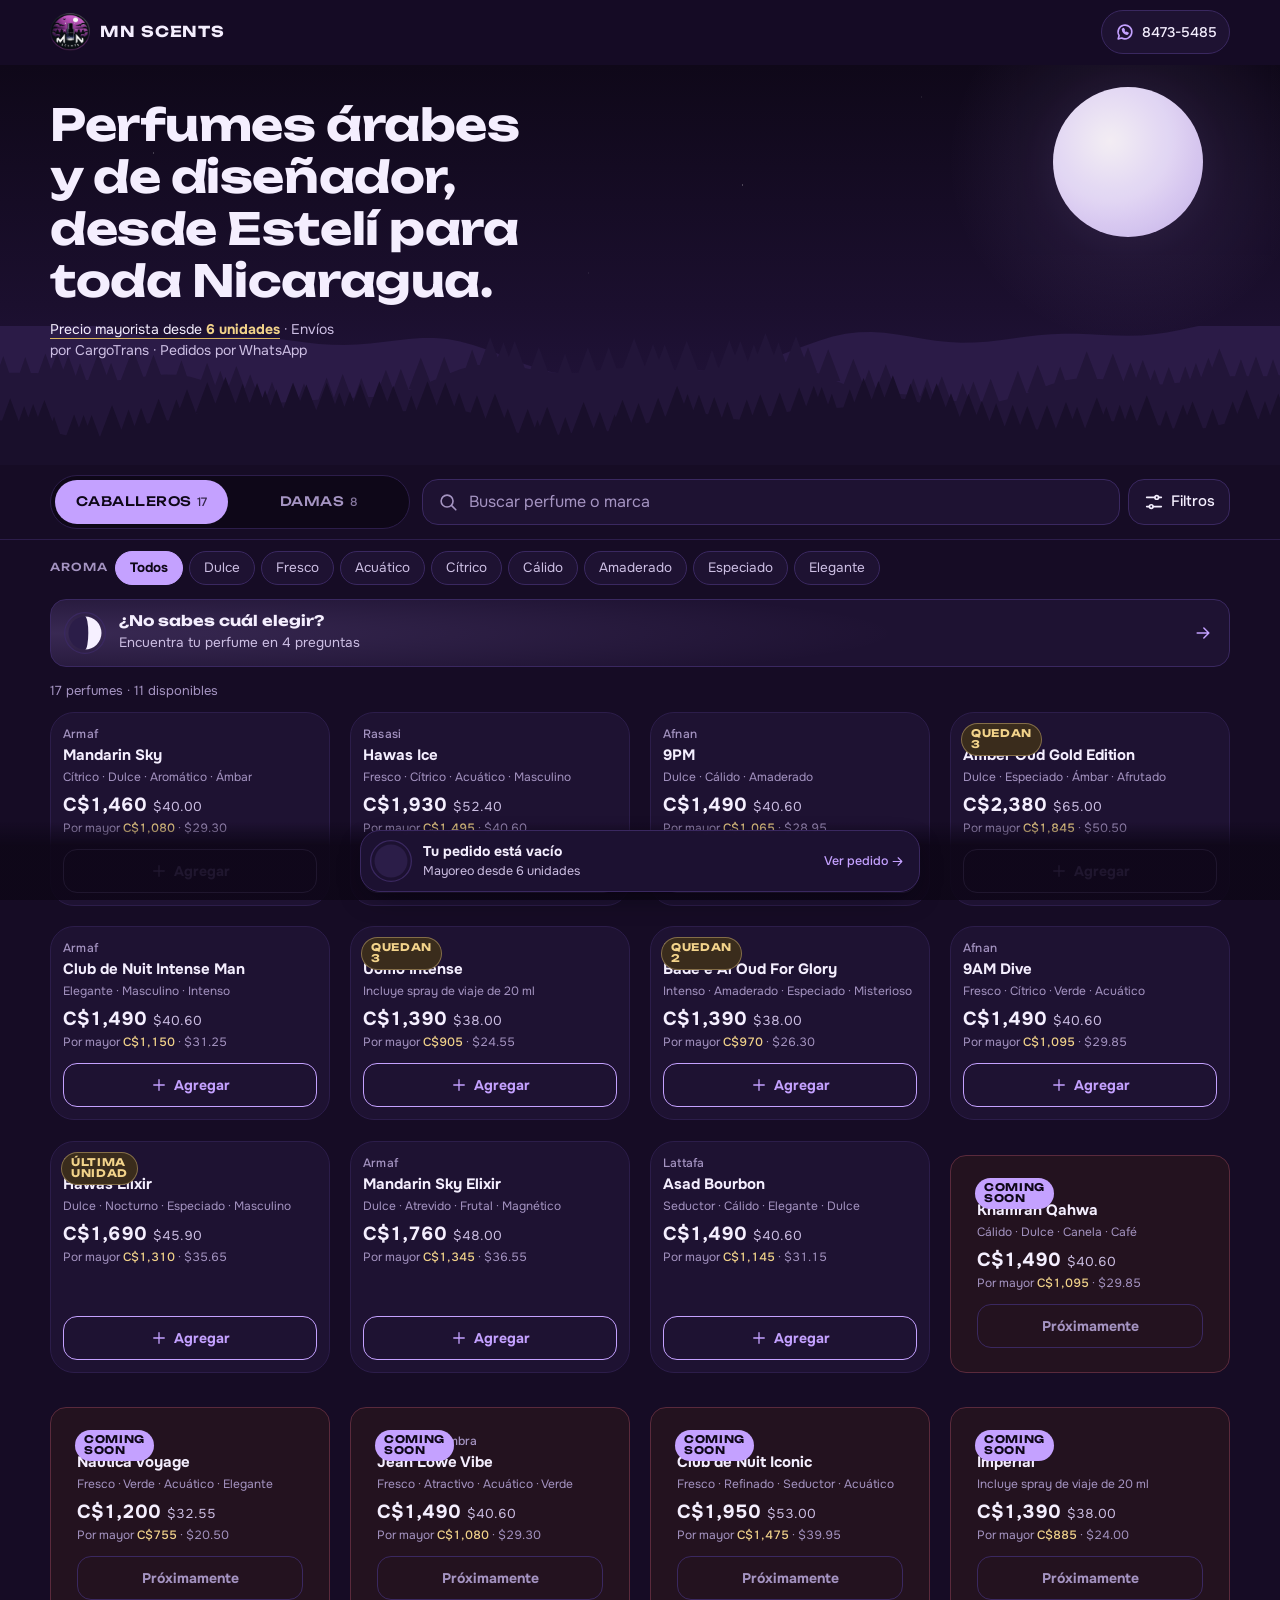
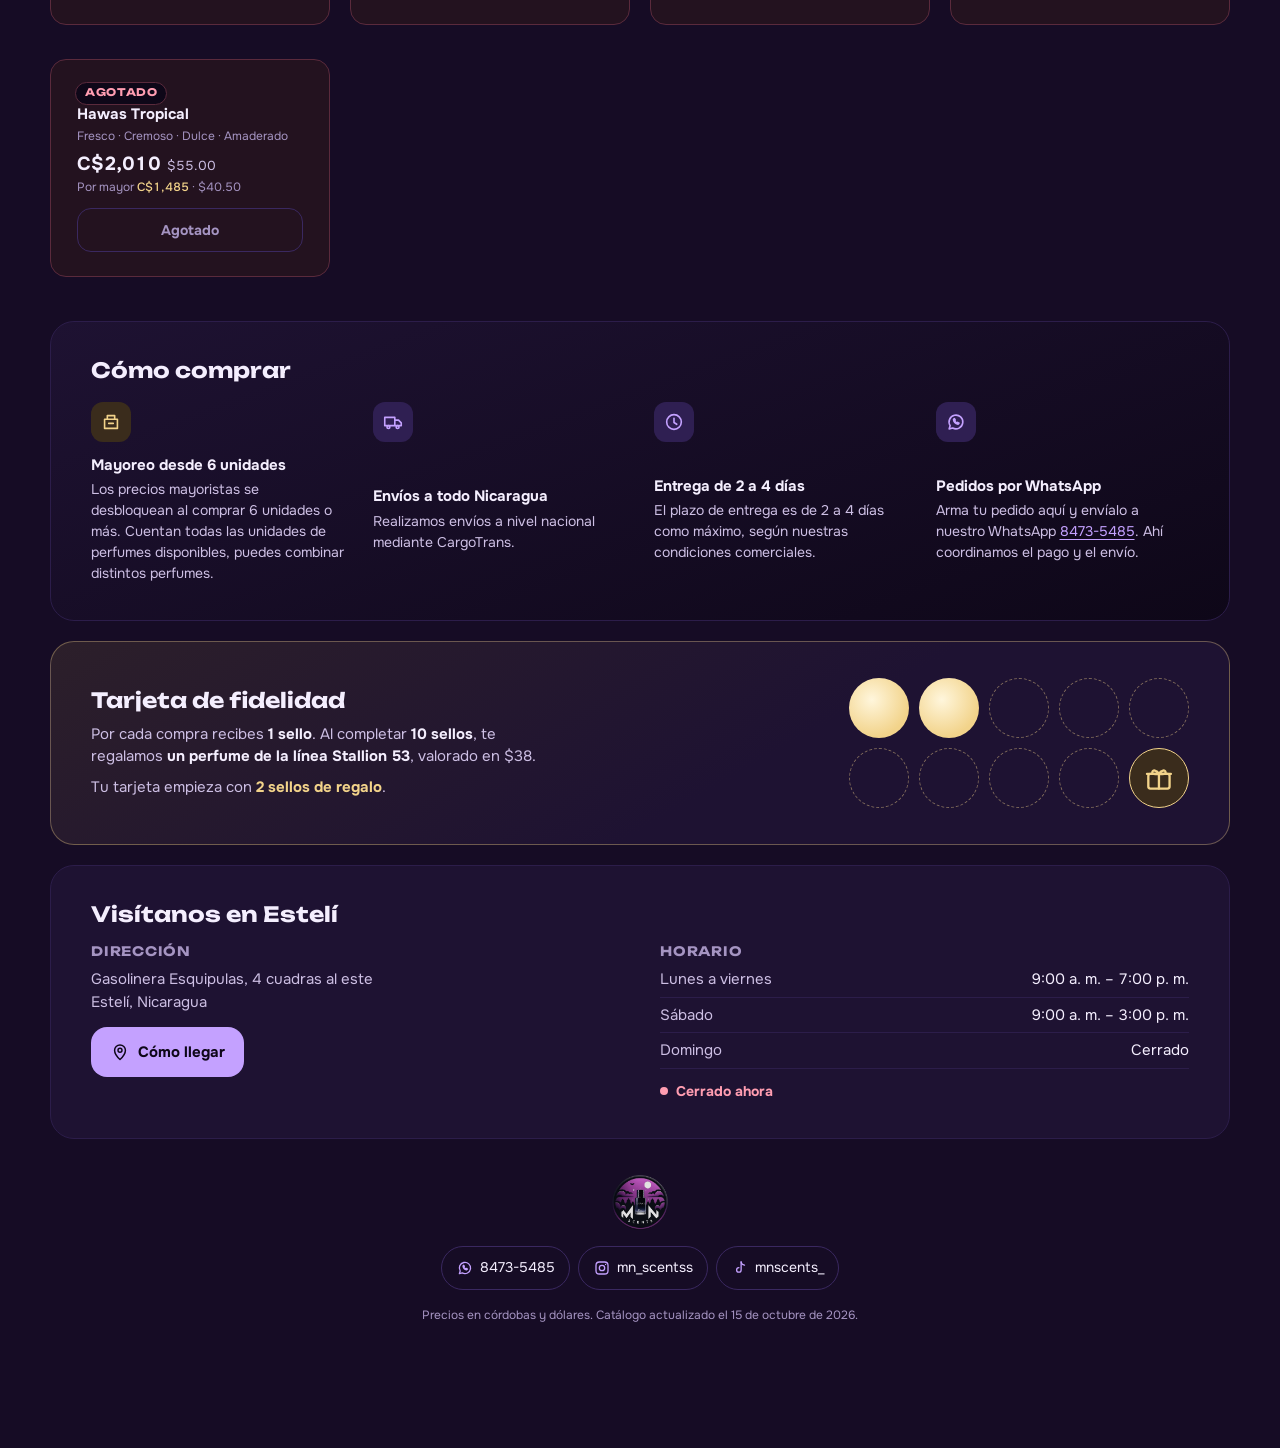
==== commit 5c3baa44: "Comparar dos perfumes: lado a lado, notas en común, precios y enlace para compartir Co-Authored-By: " ====
--- a/index.html
+++ b/index.html
@@ -50,6 +50,7 @@
     <symbol id="i-share" viewBox="0 0 24 24"><circle cx="17.5" cy="5.5" r="2.5"/><circle cx="6.5" cy="12" r="2.5"/><circle cx="17.5" cy="18.5" r="2.5"/><path d="m8.7 10.8 6.6-4M8.7 13.2l6.6 4"/></symbol>
     <symbol id="i-download" viewBox="0 0 24 24"><path d="M12 4v11M7 10.5l5 5 5-5M5 20h14"/></symbol>
     <symbol id="i-arrow" viewBox="0 0 24 24"><path d="M5 12h13M13 6l6 6-6 6"/></symbol>
+    <symbol id="i-comparar" viewBox="0 0 24 24"><rect x="3.5" y="4" width="7" height="16" rx="2"/><rect x="13.5" y="4" width="7" height="16" rx="2"/><path d="M6 9h2M16 9h2M6 13h2M16 13h2"/></symbol>
     <symbol id="i-q-el" viewBox="0 0 24 24"><rect x="9.5" y="2.5" width="5" height="3" rx=".8"/><path d="M10.6 5.5v2.6M13.4 5.5v2.6"/><rect x="6" y="8.1" width="12" height="13.4" rx="2.2"/><path d="M9 14.5h6"/></symbol>
     <symbol id="i-q-ella" viewBox="0 0 24 24"><rect x="10.2" y="2.5" width="3.6" height="3" rx="1"/><path d="M11.1 5.5v2.7M12.9 5.5v2.7"/><circle cx="12" cy="15" r="6.5"/><path d="M8.9 13.6a3.6 3.6 0 0 1 2.1-2.3"/></symbol>
     <symbol id="i-q-sol" viewBox="0 0 24 24"><circle cx="12" cy="12" r="4"/><path d="M12 2.8v2.1M12 19.1v2.1M2.8 12h2.1M19.1 12h2.1M5.5 5.5 7 7M17 17l1.5 1.5M5.5 18.5 7 17M17 7l1.5-1.5"/></symbol>
@@ -243,6 +244,18 @@
   </div>
 </dialog>
 
+<!-- Verificación de un pedido recibido por WhatsApp -->
+<dialog id="hoja-verificar" class="hoja" aria-labelledby="verificar-titulo">
+  <div class="hoja-cabeza"><h2 id="verificar-titulo">Verificar pedido</h2><button class="btn-ico cerrar" type="button" aria-label="Cerrar"><svg class="ico"><use href="#i-close"/></svg></button></div>
+  <div class="hoja-cuerpo"><div class="verificar"></div></div>
+</dialog>
+
+<!-- Comparar dos perfumes -->
+<dialog id="hoja-comparar" class="hoja hoja-comparar" aria-labelledby="comparar-titulo">
+  <div class="hoja-cabeza"><h2 id="comparar-titulo">Comparar perfumes</h2><button class="btn-ico cerrar" type="button" aria-label="Cerrar"><svg class="ico"><use href="#i-close"/></svg></button></div>
+  <div class="hoja-cuerpo"><div class="comparar"></div></div>
+</dialog>
+
 <!-- Encuentra tu perfume -->
 <dialog id="hoja-quiz" class="hoja hoja-quiz" aria-labelledby="quiz-titulo">
   <div class="hoja-cabeza"><h2 id="quiz-titulo">Encuentra tu perfume</h2><button class="btn-ico cerrar" type="button" aria-label="Cerrar"><svg class="ico"><use href="#i-close"/></svg></button></div>
--- a/css/estilos.css
+++ b/css/estilos.css
@@ -540,6 +540,68 @@
 
 .sin-js { padding: 20px; text-align: center; }
 
+/* ---------- Comparar ---------- */
+.ficha-botones { display: flex; flex-wrap: wrap; gap: 8px; }
+.q-comparar { width: 100%; margin-top: 12px; }
+.q-comparar .ico, .btn .ico { width: 20px; height: 20px; }
+.cmp-elegido { display: flex; align-items: center; gap: 12px; padding: 10px 12px; border-radius: var(--r-m); background: var(--noche-2); border: 1px solid var(--lila); }
+.cmp-mini { width: 56px; height: 56px; flex: none; border-radius: 12px; display: grid; place-items: center; background: radial-gradient(closest-side at 50% 60%, rgb(246 240 255 / 0.26), transparent), var(--noche-3); }
+.cmp-mini img { width: 84%; height: 84%; object-fit: contain; }
+.cmp-op-texto { display: grid; gap: 2px; min-width: 0; text-align: left; }
+.cmp-op-texto b { font-size: 15px; line-height: 1.25; }
+.cmp-op-texto span { font-size: 12.5px; color: var(--tinta-2); white-space: nowrap; overflow: hidden; text-overflow: ellipsis; }
+.cmp-elegido .cmp-op-texto span { color: var(--lila); font: 500 11px/1 var(--display); letter-spacing: 0.08em; text-transform: uppercase; }
+.cmp-pregunta { font: 700 19px/1.25 var(--display); margin: 20px 0 12px; outline: none; }
+.cmp-buscar { margin-bottom: 8px; }
+.cmp-lista { list-style: none; margin: 0; padding: 0; display: grid; }
+.cmp-opcion { width: 100%; display: grid; grid-template-columns: 56px minmax(0, 1fr) auto; align-items: center; gap: 12px; padding: 10px 2px; border: 0; border-bottom: 1px solid var(--linea-suave); background: transparent; cursor: pointer; }
+.cmp-opcion:active { background: var(--noche-2); }
+.cmp-op-precio { font-weight: 700; font-size: 14px; font-variant-numeric: tabular-nums; }
+.cmp-vacio { padding: 24px 0; color: var(--tinta-2); text-align: center; }
+
+.cmp-cabeza { display: grid; grid-template-columns: 1fr 1fr; gap: 10px; }
+.cmp-col { display: grid; justify-items: center; align-content: start; gap: 2px; text-align: center; min-width: 0; }
+.cmp-foto { width: 100%; aspect-ratio: 1; border: 0; padding: 0; border-radius: var(--r-m); cursor: pointer; display: grid; place-items: center;
+  background: radial-gradient(closest-side at 50% 60%, rgb(246 240 255 / 0.30), rgb(196 161 255 / 0.08) 60%, transparent), linear-gradient(180deg, #24163c, #1e1232); }
+.cmp-foto img { width: 80%; height: 82%; object-fit: contain; object-position: center bottom; filter: drop-shadow(0 6px 10px rgb(6 1 14 / 0.45)); }
+.cmp-marca { margin-top: 8px; font-size: 12px; color: var(--tinta-3); }
+.cmp-nombre { font-weight: 700; font-size: 15px; line-height: 1.25; overflow-wrap: anywhere; }
+.cmp-cambiar { min-height: 36px; font-size: 13px; }
+.cmp-resumen { margin: 16px 0 6px; padding: 12px 14px; border-radius: var(--r-m); background: var(--lila-fondo); color: var(--tinta-2); font-size: 14px; outline: none; }
+.cmp-resumen b { color: var(--tinta); }
+.cmp-fila { display: grid; grid-template-columns: 1fr 1fr; gap: 6px 10px; padding: 12px 0; border-bottom: 1px solid var(--linea-suave); }
+.cmp-etq { grid-column: 1 / -1; font: 500 11px/1.2 var(--display); letter-spacing: 0.08em; text-transform: uppercase; color: var(--tinta-3); }
+.cmp-etq small { font: 400 11px var(--texto); letter-spacing: 0; text-transform: none; }
+.cmp-celda { min-width: 0; display: grid; align-content: start; justify-items: start; gap: 2px; font-size: 14px; color: var(--tinta-2); }
+.cmp-celda b { font-size: 17px; color: var(--tinta); font-variant-numeric: tabular-nums; }
+.cmp-celda small { font-size: 12.5px; font-variant-numeric: tabular-nums; }
+.cmp-fila.mayor .cmp-celda b { color: var(--oro); }
+.cmp-mejor { margin-top: 4px; padding: 3px 8px; border-radius: 999px; background: var(--noche-3); color: var(--tinta); font-size: 11.5px; font-weight: 700; }
+.cmp-notas { list-style: none; margin: 0; padding: 0; display: flex; flex-wrap: wrap; gap: 4px; }
+.cmp-notas li { padding: 3px 8px; border-radius: 999px; border: 1px solid var(--linea-suave); font-size: 12px; }
+.cmp-notas li.comun { background: var(--lila); border-color: var(--lila); color: var(--noche-0); font-weight: 700; }
+.cmp-nada { color: var(--tinta-3); font-size: 13px; }
+.cmp-estado { font-size: 13px; font-weight: 700; }
+.cmp-estado.si { color: #9be7b4; } .cmp-estado.pocas { color: var(--oro); } .cmp-estado.coming { color: var(--lila); } .cmp-estado.agotado { color: var(--rosa); }
+.cmp-acciones { border-bottom: 0; }
+.cmp-acciones .cmp-col, .cmp-acciones .t-accion { width: 100%; padding: 0; }
+.cmp-pie { display: grid; grid-template-columns: auto 1fr; gap: 10px; margin-top: 10px; }
+.cmp-tabla { animation: entra 320ms var(--ease); }
+
+/* ---------- Verificar pedido ---------- */
+.v-intro { color: var(--tinta-2); font-size: 14px; }
+.v-aviso { color: var(--rosa); font-size: 15px; }
+.v-lineas { list-style: none; margin: 14px 0 0; padding: 0; display: grid; }
+.v-lineas li { display: grid; grid-template-columns: minmax(0, 1fr) auto; gap: 2px 12px; padding: 10px 0; border-bottom: 1px solid var(--linea-suave); }
+.v-nombre { font-weight: 700; }
+.v-nombre small { font-weight: 400; color: var(--tinta-3); margin-left: 4px; }
+.v-cant { grid-column: 1; font-size: 13.5px; color: var(--tinta-2); font-variant-numeric: tabular-nums; }
+.v-sub { grid-column: 2; grid-row: 1 / span 2; align-self: center; font-weight: 700; font-variant-numeric: tabular-nums; }
+.v-alerta { grid-column: 1 / -1; font-size: 13px; color: var(--oro); }
+.v-alerta-caja { margin-top: 14px; padding: 12px 14px; border-radius: var(--r-m); border: 1px solid #5a2a3c; background: #23121f; color: var(--tinta-2); font-size: 13.5px; }
+.v-alerta-caja ul { margin: 6px 0 0; padding-left: 18px; }
+.v-totales { margin-top: 16px; }
+
 /* ---------- Caja de 6 (pedido) ---------- */
 .caja {
   grid-column: 1 / -1; position: relative;
@@ -728,6 +790,7 @@
   .btn-agregar:not(:disabled):hover { background: var(--lila); color: var(--noche-0); }
   .btn-ico:hover, .btn-filtros:hover, .redes a:hover, .btn-compartir:hover, .descubre:hover, .rec-pronto:hover { border-color: var(--lila); }
   .q-op:not([aria-pressed="true"]):hover { border-color: var(--lila); }
+  .cmp-opcion:hover { background: var(--noche-2); }
   .q-op:not([aria-pressed="true"]):hover .q-ico { color: var(--tinta); }
   .sug-agregar:hover { background: var(--lila); color: var(--noche-0); }
   .rec-abrir:hover .rec-foto img, .sug-abrir:hover .sug-foto img { transform: translateY(-2px); }
@@ -742,3 +805,10 @@
 @media (prefers-reduced-motion: reduce) {
   *, *::before, *::after { animation-duration: 1ms !important; animation-iteration-count: 1 !important; transition-duration: 1ms !important; }
 }
+
+/* ---------- Página 404 ---------- */
+.pagina-404 { padding-bottom: 0; }
+.no-existe { min-height: 100svh; display: grid; place-content: center; justify-items: center; gap: 14px; padding: 32px var(--pad); text-align: center; }
+.no-existe h1 { font: 700 24px/1.2 var(--display); }
+.no-existe p { color: var(--tinta-2); max-width: 34ch; }
+.no-existe .btn { margin-top: 8px; }
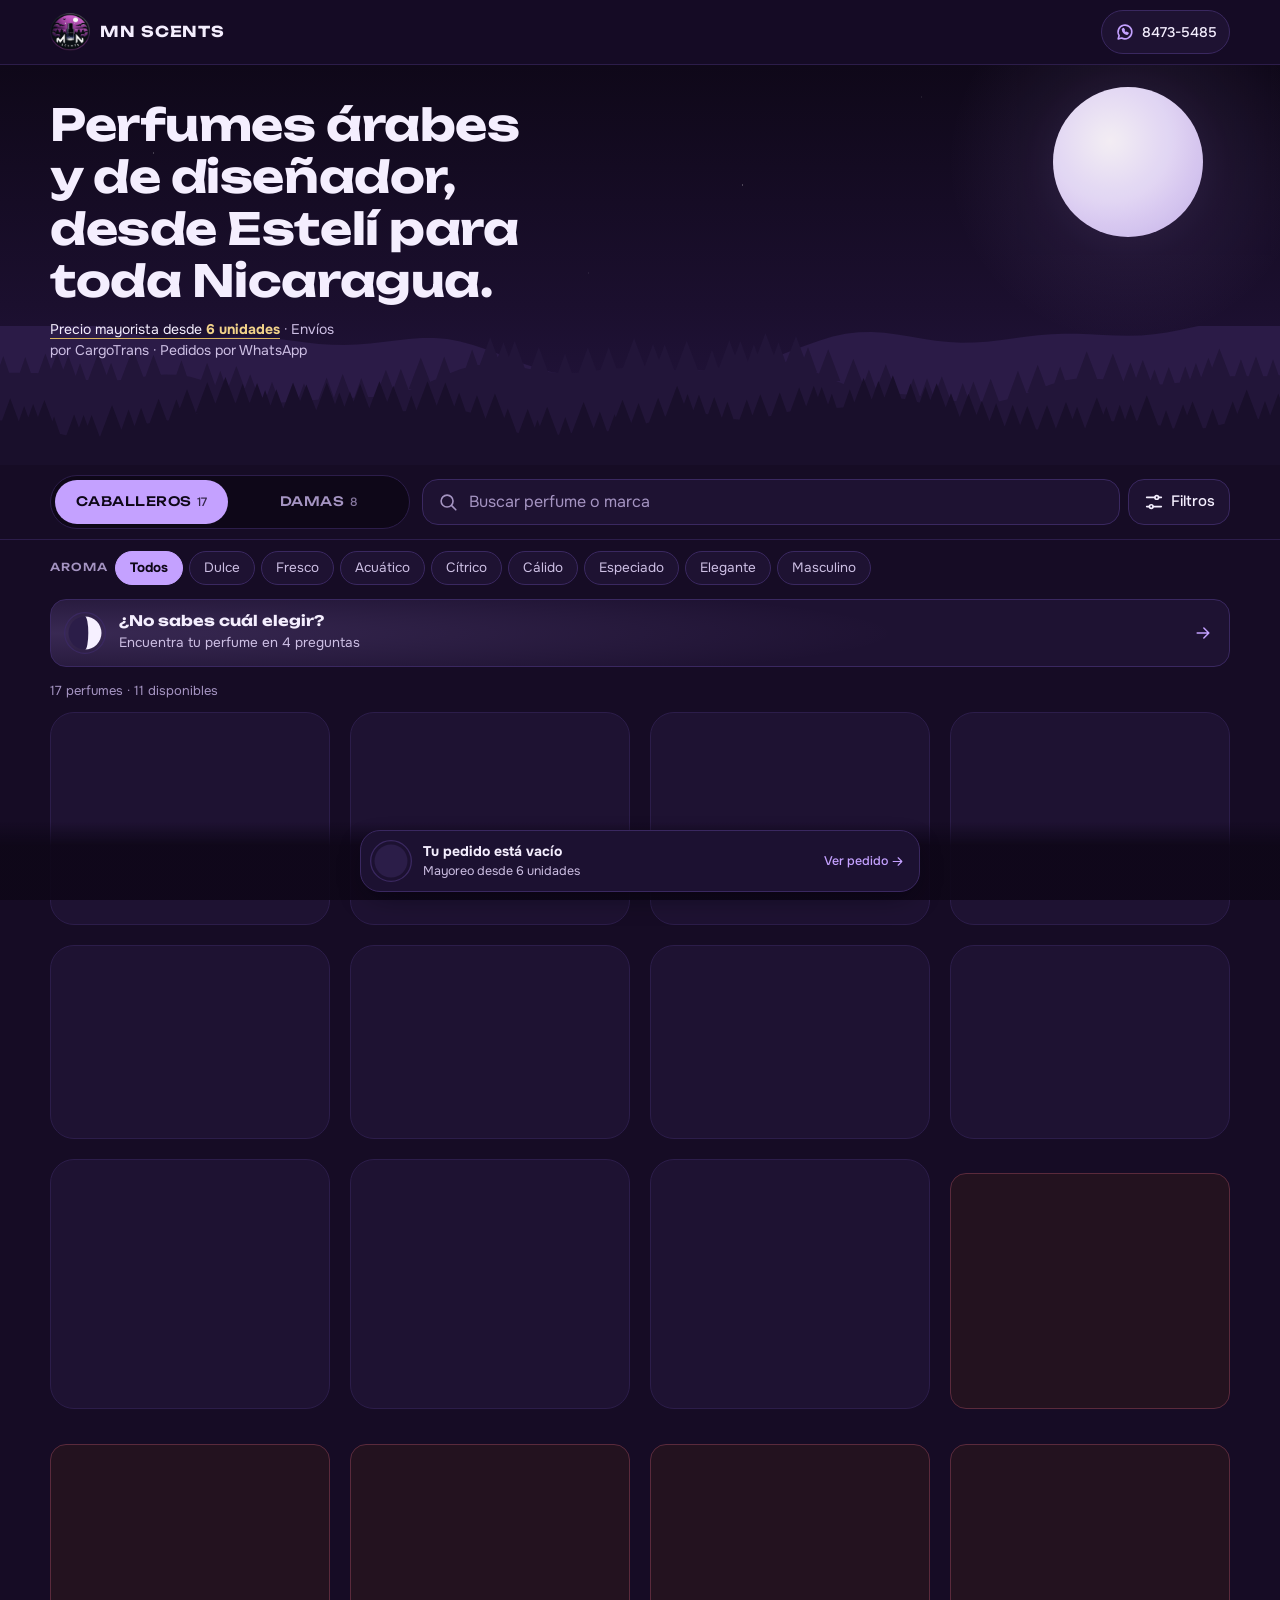
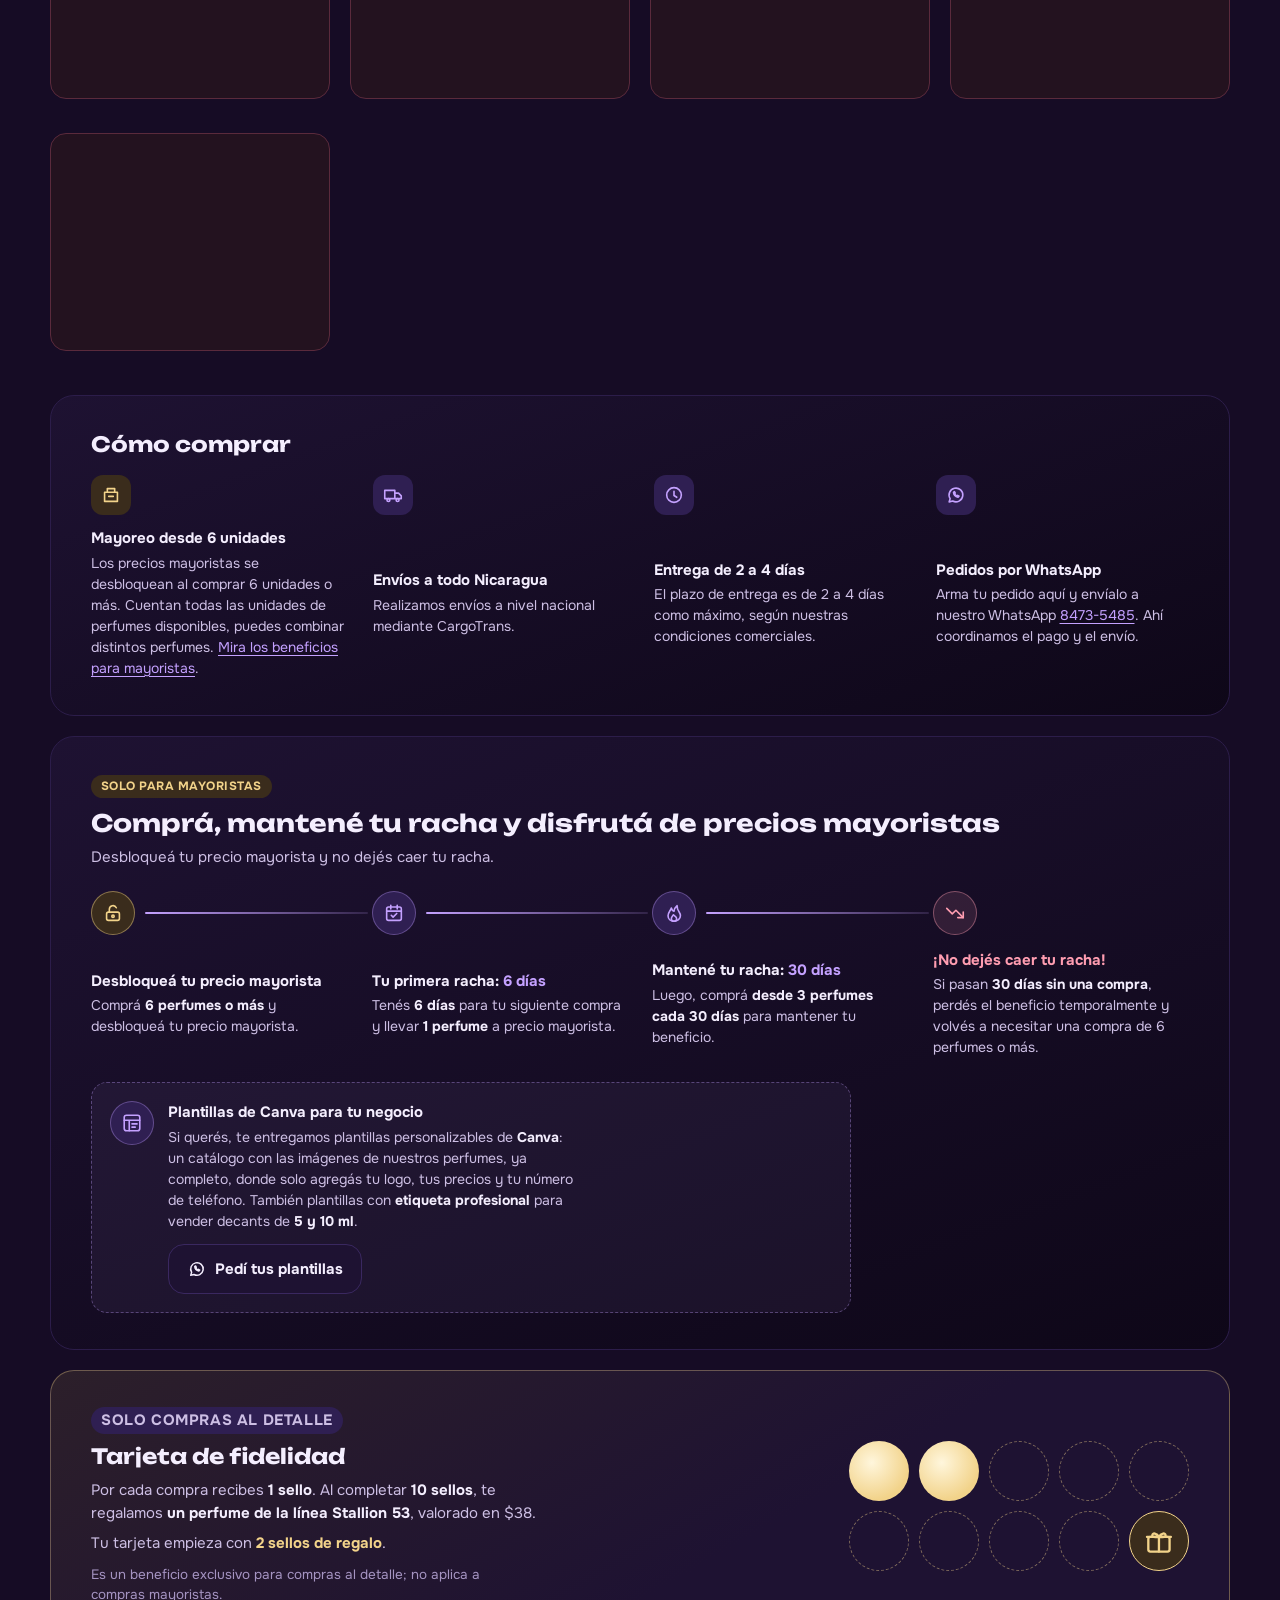
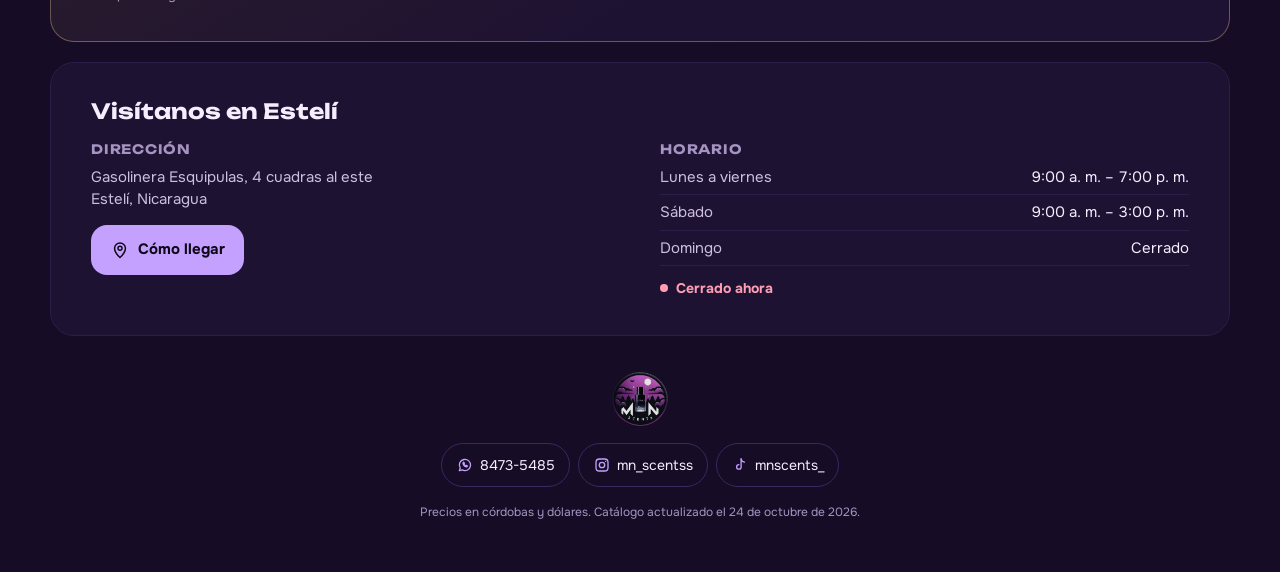
==== commit ba014ced: "Beneficios para mayoristas (racha y plantillas de Canva) y tarjeta de fidelidad solo al detalle Co-A" ====
--- a/index.html
+++ b/index.html
@@ -45,6 +45,11 @@
     <symbol id="i-stack" viewBox="0 0 24 24"><path d="M5 9h14v10H5zM8 9V5h8v4"/><path d="M9.5 13.5h5"/></symbol>
     <symbol id="i-insta" viewBox="0 0 24 24"><rect x="4" y="4" width="16" height="16" rx="4.5"/><circle cx="12" cy="12" r="3.6"/><path d="M16.8 7.2h.01"/></symbol>
     <symbol id="i-tiktok" viewBox="0 0 24 24"><path d="M13.5 4v10.5a3 3 0 1 1-3-3"/><path d="M13.5 4c.4 2.4 2 4 4.5 4.2"/></symbol>
+    <symbol id="i-candado" viewBox="0 0 24 24"><rect x="5" y="11" width="14" height="9" rx="2"/><path d="M8 11V8a4 4 0 0 1 7.6-1.7"/><circle cx="12" cy="15.5" r="1.3"/></symbol>
+    <symbol id="i-calendario" viewBox="0 0 24 24"><rect x="4" y="5.5" width="16" height="14.5" rx="2"/><path d="M4 10h16M8.5 3.5v4M15.5 3.5v4M9 14.5l2 2 4-4"/></symbol>
+    <symbol id="i-racha" viewBox="0 0 24 24"><path d="M12 21c-3.9 0-6.5-2.6-6.5-6.1 0-3.4 2.6-5.3 3.6-8.4.5 2.2 1.8 3.2 2.9 3.6.3-2.6 1.6-4.6 3.4-6.1-.2 3 1 5.1 2.2 6.9.9 1.4 1.4 2.6 1.4 4 0 3.5-3.1 6.1-7 6.1Z"/><path d="M12 21c-1.7 0-2.9-1.2-2.9-2.8 0-1.8 1.6-2.6 2.2-4.2 1 .9 3.6 2.3 3.6 4.2 0 1.6-1.2 2.8-2.9 2.8Z"/></symbol>
+    <symbol id="i-alerta" viewBox="0 0 24 24"><path d="M3 7l6 6 4-4 8 8"/><path d="M15 17h6v-6"/></symbol>
+    <symbol id="i-plantilla" viewBox="0 0 24 24"><rect x="3.5" y="3.5" width="17" height="17" rx="2.5"/><path d="M3.5 9h17M9 9v11.5"/><path d="M12 13h5.5M12 16.5h3.5"/></symbol>
     <symbol id="i-gift" viewBox="0 0 24 24"><rect x="4" y="9" width="16" height="11" rx="1.5"/><path d="M3 9h18M12 9v11M12 9c-1.5-3-5-3.5-5-1 0 1.5 2.5 1 5 1Zm0 0c1.5-3 5-3.5 5-1 0 1.5-2.5 1-5 1Z"/></symbol>
     <symbol id="i-pin" viewBox="0 0 24 24"><path d="M12 21s-6.5-5.6-6.5-11a6.5 6.5 0 0 1 13 0c0 5.4-6.5 11-6.5 11Z"/><circle cx="12" cy="10" r="2.4"/></symbol>
     <symbol id="i-share" viewBox="0 0 24 24"><circle cx="17.5" cy="5.5" r="2.5"/><circle cx="6.5" cy="12" r="2.5"/><circle cx="17.5" cy="18.5" r="2.5"/><path d="m8.7 10.8 6.6-4M8.7 13.2l6.6 4"/></symbol>
@@ -122,18 +127,40 @@
 <section id="condiciones" class="condiciones" aria-labelledby="t-cond">
   <h2 id="t-cond">Cómo comprar</h2>
   <ul class="cond-lista">
-    <li><svg class="ico" aria-hidden="true"><use href="#i-stack"/></svg><div><h3>Mayoreo desde 6 unidades</h3><p>Los precios mayoristas se desbloquean al comprar 6 unidades o más. Cuentan todas las unidades de perfumes disponibles, puedes combinar distintos perfumes.</p></div></li>
+    <li><svg class="ico" aria-hidden="true"><use href="#i-stack"/></svg><div><h3>Mayoreo desde 6 unidades</h3><p>Los precios mayoristas se desbloquean al comprar 6 unidades o más. Cuentan todas las unidades de perfumes disponibles, puedes combinar distintos perfumes. <a href="#mayoristas">Mira los beneficios para mayoristas</a>.</p></div></li>
     <li><svg class="ico" aria-hidden="true"><use href="#i-truck"/></svg><div><h3>Envíos a todo Nicaragua</h3><p>Realizamos envíos a nivel nacional mediante CargoTrans.</p></div></li>
     <li><svg class="ico" aria-hidden="true"><use href="#i-clock"/></svg><div><h3>Entrega de 2 a 4 días</h3><p>El plazo de entrega es de 2 a 4 días como máximo, según nuestras condiciones comerciales.</p></div></li>
     <li><svg class="ico" aria-hidden="true"><use href="#i-chat"/></svg><div><h3>Pedidos por WhatsApp</h3><p>Arma tu pedido aquí y envíalo a nuestro WhatsApp <a href="https://wa.me/50584735485" target="_blank" rel="noopener">8473-5485</a>. Ahí coordinamos el pago y el envío.</p></div></li>
   </ul>
 </section>
 
+<section id="mayoristas" class="mayoristas" aria-labelledby="t-may">
+  <p class="seccion-etiqueta oro">Solo para mayoristas</p>
+  <h2 id="t-may">Comprá, mantené tu racha y disfrutá de precios mayoristas</h2>
+  <p class="may-sub">Desbloqueá tu precio mayorista y no dejés caer tu racha.</p>
+  <ol class="racha">
+    <li class="r-desbloquea"><span class="r-ico"><svg class="ico" aria-hidden="true"><use href="#i-candado"/></svg></span><div><h3>Desbloqueá tu precio mayorista</h3><p>Comprá <strong>6 perfumes o más</strong> y desbloqueá tu precio mayorista.</p></div></li>
+    <li><span class="r-ico"><svg class="ico" aria-hidden="true"><use href="#i-calendario"/></svg></span><div><h3>Tu primera racha: <span class="r-plazo">6 días</span></h3><p>Tenés <strong>6 días</strong> para tu siguiente compra y llevar <strong>1 perfume</strong> a precio mayorista.</p></div></li>
+    <li><span class="r-ico"><svg class="ico" aria-hidden="true"><use href="#i-racha"/></svg></span><div><h3>Mantené tu racha: <span class="r-plazo">30 días</span></h3><p>Luego, comprá <strong>desde 3 perfumes cada 30 días</strong> para mantener tu beneficio.</p></div></li>
+    <li class="r-cae"><span class="r-ico"><svg class="ico" aria-hidden="true"><use href="#i-alerta"/></svg></span><div><h3>¡No dejés caer tu racha!</h3><p>Si pasan <strong>30 días sin una compra</strong>, perdés el beneficio temporalmente y volvés a necesitar una compra de 6 perfumes o más.</p></div></li>
+  </ol>
+  <div class="may-extra">
+    <span class="r-ico"><svg class="ico" aria-hidden="true"><use href="#i-plantilla"/></svg></span>
+    <div>
+      <h3>Plantillas de Canva para tu negocio</h3>
+      <p>Si querés, te entregamos plantillas personalizables de <strong>Canva</strong>: un catálogo con las imágenes de nuestros perfumes, ya completo, donde solo agregás tu logo, tus precios y tu número de teléfono. También plantillas con <strong>etiqueta profesional</strong> para vender decants de <strong>5 y 10 ml</strong>.</p>
+      <a class="btn sec" href="https://wa.me/50584735485?text=Hola%2C%20quiero%20las%20plantillas%20de%20Canva%20para%20mayoristas" target="_blank" rel="noopener"><svg class="ico" aria-hidden="true"><use href="#i-chat"/></svg>Pedí tus plantillas</a>
+    </div>
+  </div>
+</section>
+
 <section id="fidelidad" class="fidelidad" aria-labelledby="t-fid">
   <div class="fid-texto">
+    <p class="seccion-etiqueta">Solo compras al detalle</p>
     <h2 id="t-fid">Tarjeta de fidelidad</h2>
     <p>Por cada compra recibes <strong>1 sello</strong>. Al completar <strong>10 sellos</strong>, te regalamos <strong>un perfume de la línea Stallion 53</strong>, valorado en $38.</p>
     <p class="fid-regalo">Tu tarjeta empieza con <strong>2 sellos de regalo</strong>.</p>
+    <p class="fid-aplica">Es un beneficio exclusivo para compras al detalle; no aplica a compras mayoristas.</p>
   </div>
   <ol class="sellos" aria-label="10 sellos; los 2 primeros son de regalo">
     <li class="regalo" aria-label="Sello 1, de regalo"></li><li class="regalo" aria-label="Sello 2, de regalo"></li>
@@ -240,6 +267,7 @@
       <div class="t-total"><dt>Total</dt><dd><span class="t-cs">C$0</span><span class="t-usd">$0.00</span></dd></div>
     </dl>
     <a class="btn pri btn-enviar" href="#" target="_blank" rel="noopener"><svg class="ico" aria-hidden="true"><use href="#i-chat"/></svg>Enviar pedido por WhatsApp</a>
+    <p class="aviso-racha" hidden>¿Ya tenés tu racha mayorista activa? Enviá tu pedido igual: te confirmamos el precio mayorista por WhatsApp.</p>
     <p class="aviso-envio">WhatsApp se abrirá con tu pedido escrito. Solo nos llega cuando tú envíes el mensaje; ahí coordinamos pago y envío.</p>
   </div>
 </dialog>
--- a/css/estilos.css
+++ b/css/estilos.css
@@ -323,6 +323,30 @@
 .btn-compartir:active { transform: scale(0.97); }
 
 /* ---------- Fidelidad ---------- */
+/* Beneficios para mayoristas */
+.seccion-etiqueta { display: inline-block; margin-bottom: 10px; padding: 4px 10px; border-radius: 999px; font: 600 12px/1.3 var(--texto); letter-spacing: 0.04em; text-transform: uppercase; color: var(--lila); background: var(--lila-fondo); }
+.seccion-etiqueta.oro { color: var(--oro); background: var(--oro-fondo); }
+.mayoristas { margin: 20px var(--pad) 0; padding: 26px 20px; border-radius: var(--r-l); border: 1px solid var(--linea-suave); background: linear-gradient(160deg, var(--noche-2), var(--noche-0)); }
+.mayoristas h2 { font: 700 21px/1.25 var(--display); margin-bottom: 8px; text-wrap: balance; }
+.may-sub { color: var(--tinta-2); font-size: 15px; margin-bottom: 22px; }
+.racha { list-style: none; margin: 0; padding: 0; display: grid; gap: 0; position: relative; }
+.racha li { display: grid; grid-template-columns: 44px 1fr; gap: 14px; align-items: start; position: relative; padding-bottom: 22px; }
+.racha li:last-child { padding-bottom: 0; }
+.racha li:not(:last-child)::before { content: ""; position: absolute; left: 21px; top: 46px; bottom: 2px; width: 2px; border-radius: 2px; background: linear-gradient(var(--lila), rgb(196 161 255 / 0.15)); }
+.r-ico { width: 44px; height: 44px; border-radius: 50%; display: grid; place-items: center; background: var(--lila-fondo); color: var(--lila); border: 1px solid rgb(196 161 255 / 0.35); }
+.r-ico .ico { width: 22px; height: 22px; }
+.racha .r-desbloquea .r-ico { background: var(--oro-fondo); color: var(--oro); border-color: rgb(242 211 138 / 0.45); }
+.racha .r-cae .r-ico { background: rgb(255 157 177 / 0.12); color: var(--rosa); border-color: rgb(255 157 177 / 0.4); }
+.racha h3, .may-extra h3 { font: 700 15px/1.3 var(--texto); margin: 2px 0 4px; }
+.racha p, .may-extra p { color: var(--tinta-2); font-size: 14px; max-width: 46ch; }
+.racha strong, .may-extra strong { color: var(--tinta); }
+.r-plazo { color: var(--lila); }
+.racha .r-cae h3 { color: var(--rosa); }
+.may-extra { margin-top: 24px; padding: 18px; border-radius: var(--r-m); background: rgb(196 161 255 / 0.06); border: 1px dashed rgb(196 161 255 / 0.35); display: grid; grid-template-columns: 44px 1fr; gap: 14px; align-items: start; }
+.may-extra .btn { margin-top: 12px; }
+.fid-aplica { margin-top: 10px; font-size: 13.5px !important; color: var(--tinta-3) !important; }
+.aviso-racha { font-size: 12.5px; color: var(--oro); text-align: center; line-height: 1.45; margin-bottom: 6px; }
+
 .fidelidad { margin: 20px var(--pad) 0; padding: 26px 20px; border-radius: var(--r-l); border: 1px solid rgb(242 211 138 / 0.35); background: linear-gradient(150deg, #2c1f2a, var(--noche-2) 60%); display: grid; gap: 20px; }
 .fidelidad h2 { font: 700 21px/1.2 var(--display); margin-bottom: 10px; }
 .fid-texto p { color: var(--tinta-2); font-size: 15px; max-width: 46ch; }
@@ -762,6 +786,12 @@
   .condiciones { margin-left: var(--pad); margin-right: var(--pad); padding: 36px 40px; }
   .cond-lista { grid-template-columns: repeat(4, 1fr); gap: 28px; }
   .cond-lista li { grid-template-columns: 1fr; }
+  .mayoristas { padding: 36px 40px; }
+  .mayoristas h2 { font-size: 24px; }
+  .racha { grid-template-columns: repeat(4, 1fr); gap: 24px; }
+  .racha li { grid-template-columns: 1fr; padding-bottom: 0; }
+  .racha li:not(:last-child)::before { left: 54px; right: -20px; top: 21px; bottom: auto; width: auto; height: 2px; background: linear-gradient(90deg, var(--lila), rgb(196 161 255 / 0.15)); }
+  .may-extra { grid-template-columns: 44px 1fr; max-width: 760px; }
   .fidelidad { margin-left: var(--pad); margin-right: var(--pad); padding: 36px 40px; grid-template-columns: 1fr auto; align-items: center; gap: 40px; }
   .sellos { width: 340px; }
   .tienda { margin-left: var(--pad); margin-right: var(--pad); padding: 36px 40px; }
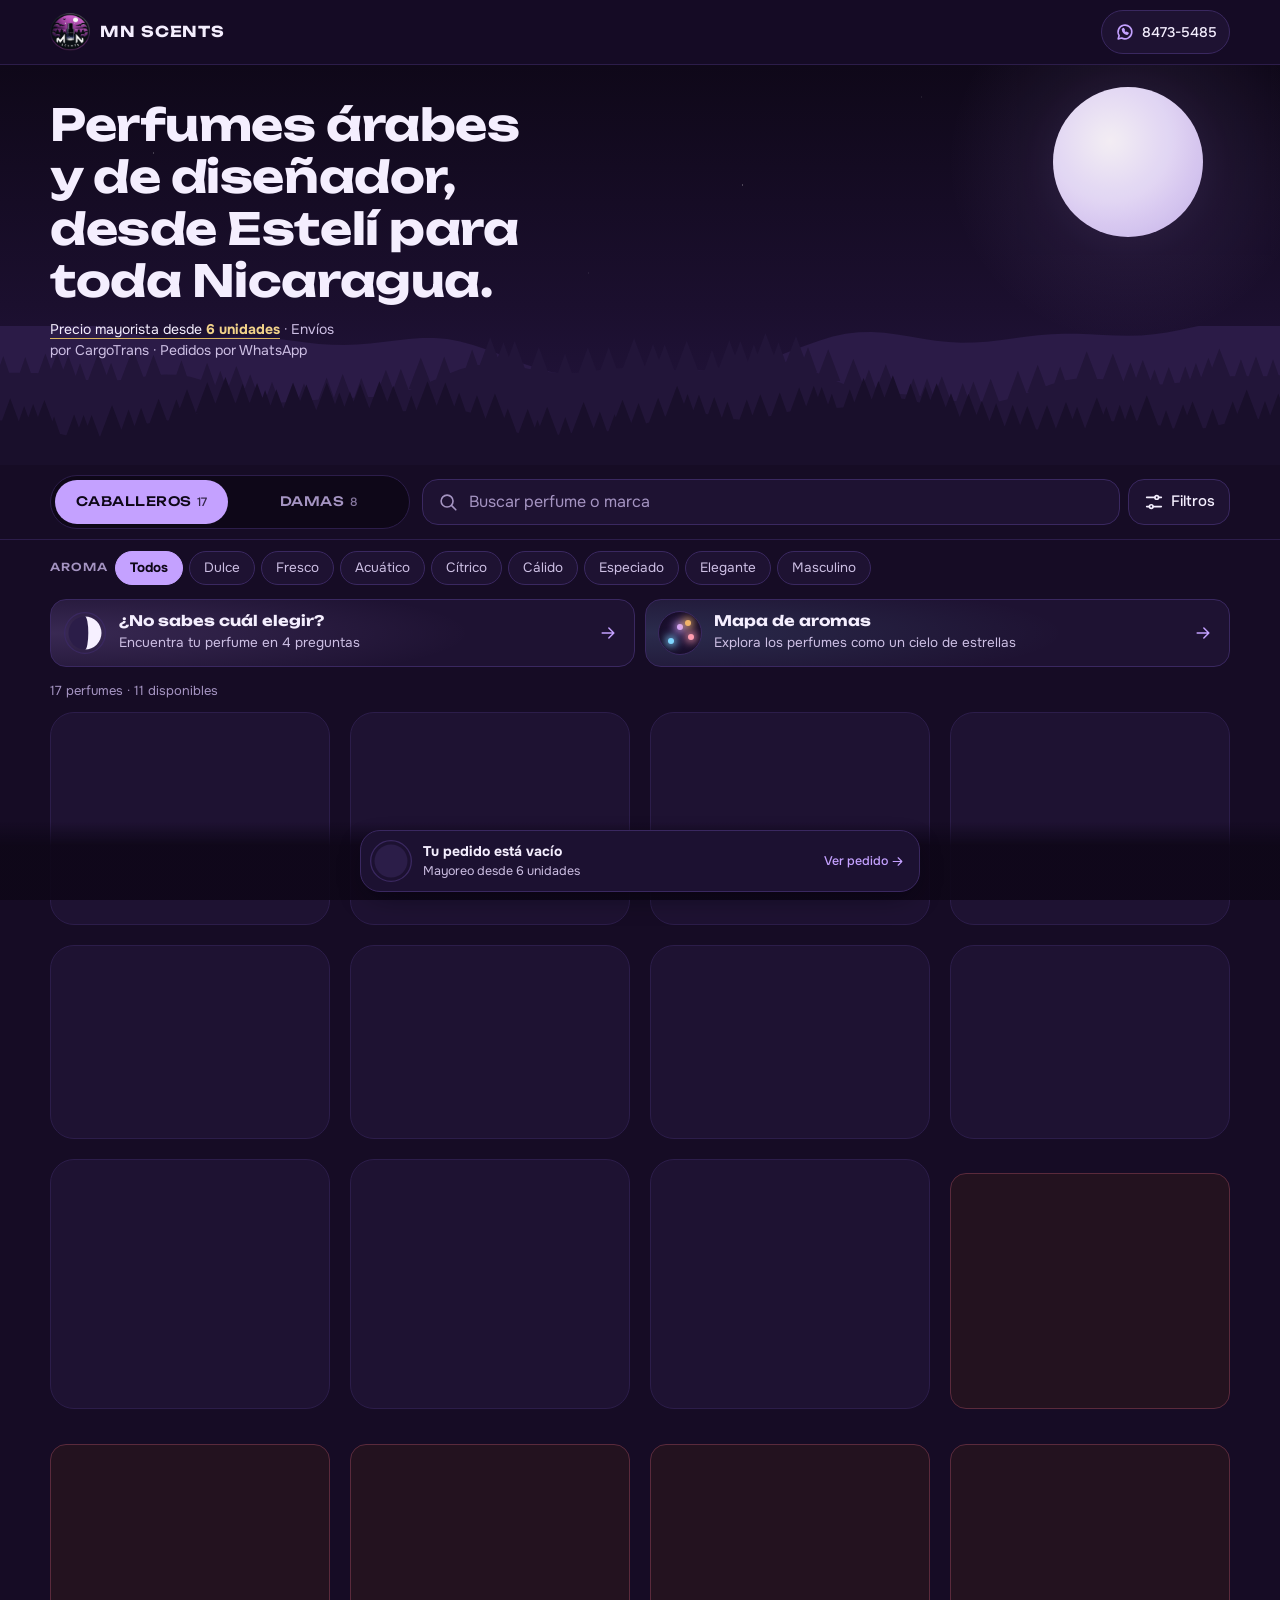
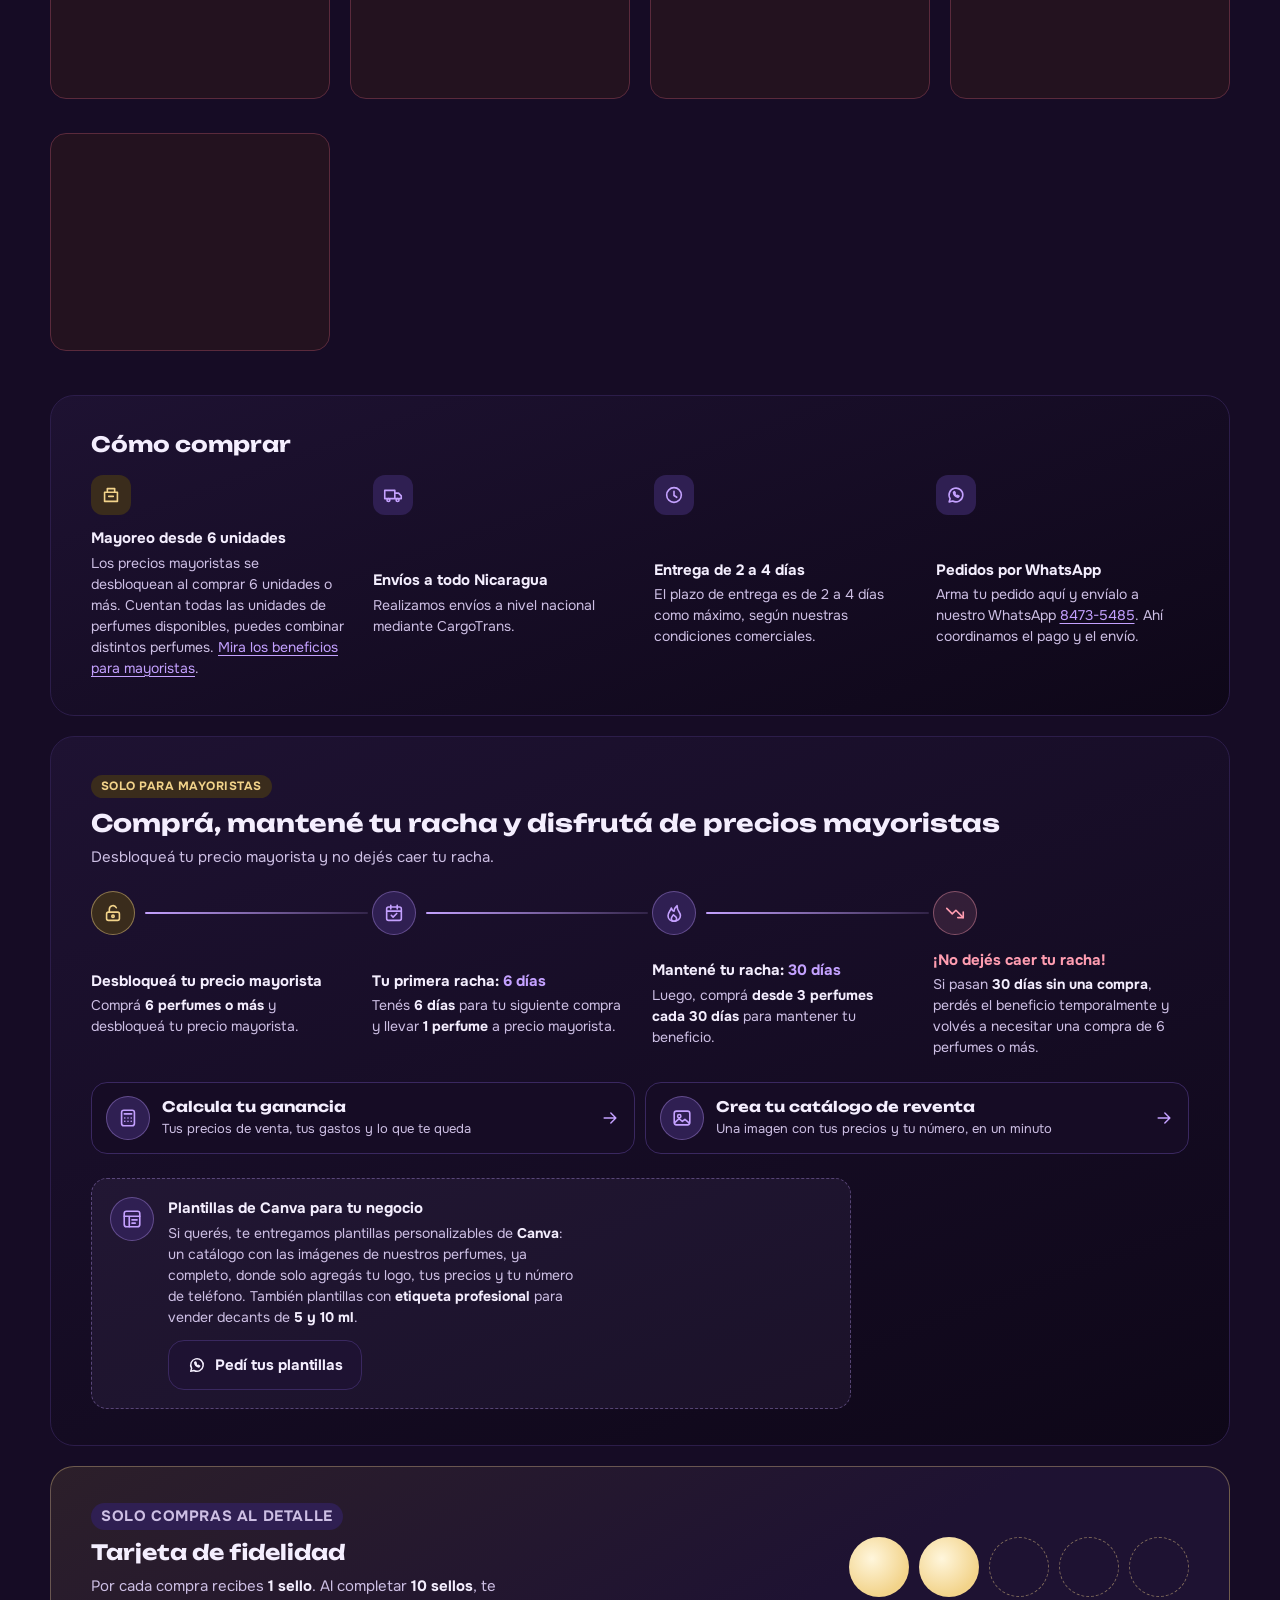
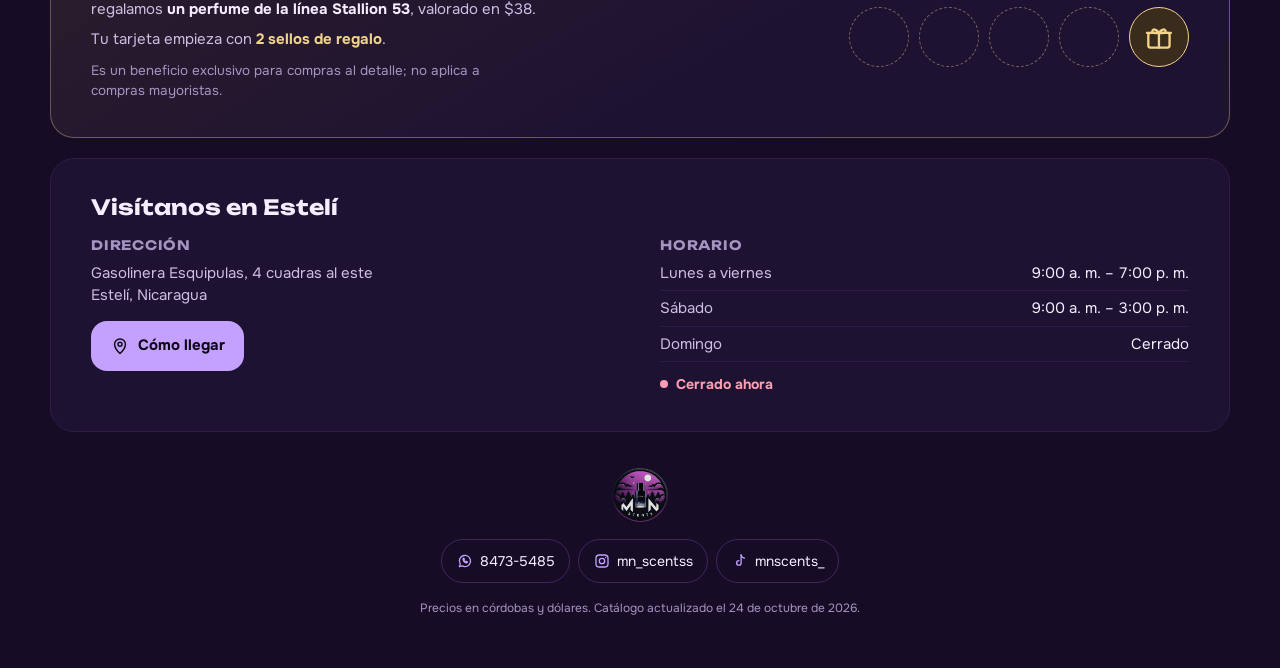
==== commit 1d5cb099: "Mapa de aromas, Mi racha mayorista, calculadora de ganancia, catálogo de reventa y Lo más pedido - M" ====
--- a/index.html
+++ b/index.html
@@ -50,6 +50,10 @@
     <symbol id="i-racha" viewBox="0 0 24 24"><path d="M12 21c-3.9 0-6.5-2.6-6.5-6.1 0-3.4 2.6-5.3 3.6-8.4.5 2.2 1.8 3.2 2.9 3.6.3-2.6 1.6-4.6 3.4-6.1-.2 3 1 5.1 2.2 6.9.9 1.4 1.4 2.6 1.4 4 0 3.5-3.1 6.1-7 6.1Z"/><path d="M12 21c-1.7 0-2.9-1.2-2.9-2.8 0-1.8 1.6-2.6 2.2-4.2 1 .9 3.6 2.3 3.6 4.2 0 1.6-1.2 2.8-2.9 2.8Z"/></symbol>
     <symbol id="i-alerta" viewBox="0 0 24 24"><path d="M3 7l6 6 4-4 8 8"/><path d="M15 17h6v-6"/></symbol>
     <symbol id="i-plantilla" viewBox="0 0 24 24"><rect x="3.5" y="3.5" width="17" height="17" rx="2.5"/><path d="M3.5 9h17M9 9v11.5"/><path d="M12 13h5.5M12 16.5h3.5"/></symbol>
+    <symbol id="i-repetir" viewBox="0 0 24 24"><path d="M4 12a8 8 0 0 1 13.7-5.6L20 8.7"/><path d="M20 4v4.7h-4.7"/><path d="M20 12a8 8 0 0 1-13.7 5.6L4 15.3"/><path d="M4 20v-4.7h4.7"/></symbol>
+    <symbol id="i-imagen" viewBox="0 0 24 24"><rect x="3.5" y="4.5" width="17" height="15" rx="2.5"/><circle cx="9" cy="10" r="1.8"/><path d="m4 17 4.8-4.4 3.6 3.2 2.8-2.4L20 17.5"/></symbol>
+    <symbol id="i-calc" viewBox="0 0 24 24"><rect x="5" y="3.5" width="14" height="17" rx="2.5"/><path d="M8 7.5h8M8.5 12h.01M12 12h.01M15.5 12h.01M8.5 15.5h.01M12 15.5h.01M15.5 15.5h.01"/></symbol>
+    <symbol id="i-mapa" viewBox="0 0 24 24"><circle cx="6" cy="17" r="1.6"/><circle cx="11" cy="9" r="1.6"/><circle cx="18" cy="6" r="1.6"/><circle cx="17" cy="15" r="1.6"/><path d="m7.2 15.8 2.7-5.6M12.5 8.4l4-1.6M17.6 7.6l-.4 5.8"/></symbol>
     <symbol id="i-gift" viewBox="0 0 24 24"><rect x="4" y="9" width="16" height="11" rx="1.5"/><path d="M3 9h18M12 9v11M12 9c-1.5-3-5-3.5-5-1 0 1.5 2.5 1 5 1Zm0 0c1.5-3 5-3.5 5-1 0 1.5-2.5 1-5 1Z"/></symbol>
     <symbol id="i-pin" viewBox="0 0 24 24"><path d="M12 21s-6.5-5.6-6.5-11a6.5 6.5 0 0 1 13 0c0 5.4-6.5 11-6.5 11Z"/><circle cx="12" cy="10" r="2.4"/></symbol>
     <symbol id="i-share" viewBox="0 0 24 24"><circle cx="17.5" cy="5.5" r="2.5"/><circle cx="6.5" cy="12" r="2.5"/><circle cx="17.5" cy="18.5" r="2.5"/><path d="m8.7 10.8 6.6-4M8.7 13.2l6.6 4"/></symbol>
@@ -117,7 +121,14 @@
       <span class="descubre-texto"><b>¿No sabes cuál elegir?</b><span>Encuentra tu perfume en 4 preguntas</span></span>
       <svg class="ico" aria-hidden="true"><use href="#i-arrow"/></svg>
     </button>
-  </div>
+    <button class="descubre descubre-mapa" type="button" data-accion="abrir-mapa" aria-haspopup="dialog" aria-controls="hoja-mapa">
+      <span class="descubre-mapa-ico" aria-hidden="true"><i></i><i></i><i></i><i></i></span>
+      <span class="descubre-texto"><b>Mapa de aromas</b><span>Explora los perfumes como un cielo de estrellas</span></span>
+      <svg class="ico" aria-hidden="true"><use href="#i-arrow"/></svg>
+    </button>
+  </div>
+  <div class="racha-tarjeta" hidden></div>
+  <section class="lo-mas" hidden aria-labelledby="t-lomas"></section>
 
   <p class="resumen" aria-live="polite"></p>
   <div id="rejilla" class="rejilla" role="tabpanel" aria-labelledby="tab-caballeros" aria-busy="true"></div>
@@ -144,6 +155,18 @@
     <li><span class="r-ico"><svg class="ico" aria-hidden="true"><use href="#i-racha"/></svg></span><div><h3>Mantené tu racha: <span class="r-plazo">30 días</span></h3><p>Luego, comprá <strong>desde 3 perfumes cada 30 días</strong> para mantener tu beneficio.</p></div></li>
     <li class="r-cae"><span class="r-ico"><svg class="ico" aria-hidden="true"><use href="#i-alerta"/></svg></span><div><h3>¡No dejés caer tu racha!</h3><p>Si pasan <strong>30 días sin una compra</strong>, perdés el beneficio temporalmente y volvés a necesitar una compra de 6 perfumes o más.</p></div></li>
   </ol>
+  <div class="may-herramientas">
+    <button class="may-tool" type="button" data-accion="abrir-ganancia" aria-haspopup="dialog" aria-controls="hoja-ganancia">
+      <span class="r-ico"><svg class="ico" aria-hidden="true"><use href="#i-calc"/></svg></span>
+      <span><b>Calcula tu ganancia</b><span>Tus precios de venta, tus gastos y lo que te queda</span></span>
+      <svg class="ico flecha" aria-hidden="true"><use href="#i-arrow"/></svg>
+    </button>
+    <button class="may-tool" type="button" data-accion="abrir-reventa" aria-haspopup="dialog" aria-controls="hoja-reventa">
+      <span class="r-ico"><svg class="ico" aria-hidden="true"><use href="#i-imagen"/></svg></span>
+      <span><b>Crea tu catálogo de reventa</b><span>Una imagen con tus precios y tu número, en un minuto</span></span>
+      <svg class="ico flecha" aria-hidden="true"><use href="#i-arrow"/></svg>
+    </button>
+  </div>
   <div class="may-extra">
     <span class="r-ico"><svg class="ico" aria-hidden="true"><use href="#i-plantilla"/></svg></span>
     <div>
@@ -252,6 +275,7 @@
     </div>
     <ul class="lineas"></ul>
     <div class="no-disp" hidden></div>
+    <button class="reventa-atajo" type="button" data-accion="abrir-ganancia" hidden><svg class="ico" aria-hidden="true"><use href="#i-calc"/></svg><span><b>¿Lo vas a revender?</b><span>Calcula tu ganancia con estos precios</span></span><svg class="ico flecha" aria-hidden="true"><use href="#i-arrow"/></svg></button>
     <p class="vaciar-fila"><button class="btn-texto" type="button" data-accion="vaciar">Vaciar pedido</button></p>
     <div class="pedido-vacio" hidden>
       <p class="pv-titulo">Todavía no has agregado perfumes.</p>
@@ -291,6 +315,42 @@
   <div class="hoja-pie quiz-pie"></div>
 </dialog>
 
+<!-- Mapa de aromas -->
+<dialog id="hoja-mapa" class="hoja hoja-mapa" aria-labelledby="mapa-titulo">
+  <div class="hoja-cabeza"><h2 id="mapa-titulo">Mapa de aromas</h2><button class="btn-ico cerrar" type="button" aria-label="Cerrar"><svg class="ico"><use href="#i-close"/></svg></button></div>
+  <div class="hoja-cuerpo">
+    <div class="mapa-filtros">
+      <div class="mapa-cat" role="group" aria-label="Catálogo">
+        <button type="button" data-accion="mapa-cat" data-cat="todos" aria-pressed="true">Todos</button>
+        <button type="button" data-accion="mapa-cat" data-cat="caballeros" aria-pressed="false">Él</button>
+        <button type="button" data-accion="mapa-cat" data-cat="damas" aria-pressed="false">Ella</button>
+      </div>
+      <button class="mapa-solo" type="button" data-accion="mapa-solo" aria-pressed="false"><i aria-hidden="true"></i>Solo disponibles</button>
+    </div>
+    <div class="mapa-lienzo">
+      <svg class="mapa-svg" viewBox="0 0 1000 1000" aria-label="Mapa de aromas: arrastra la luna o toca una estrella"></svg>
+    </div>
+    <div class="mapa-leyenda" role="group" aria-label="Familias de aroma"></div>
+    <p class="mapa-ayuda">Arrastra la luna hacia el aroma que te gusta. Toca una estrella para ver con qué perfumes comparte notas.</p>
+    <div class="mapa-panel" aria-live="polite"></div>
+    <p class="mapa-nota"></p>
+  </div>
+</dialog>
+
+<!-- Calculadora de ganancia -->
+<dialog id="hoja-ganancia" class="hoja hoja-ganancia" aria-labelledby="gan-titulo">
+  <div class="hoja-cabeza"><h2 id="gan-titulo">Calcula tu ganancia</h2><button class="btn-ico cerrar" type="button" aria-label="Cerrar"><svg class="ico"><use href="#i-close"/></svg></button></div>
+  <div class="hoja-cuerpo"><div class="ganancia"></div></div>
+  <div class="hoja-pie gan-pie"></div>
+</dialog>
+
+<!-- Catálogo de reventa -->
+<dialog id="hoja-reventa" class="hoja hoja-reventa" aria-labelledby="rev-titulo">
+  <div class="hoja-cabeza"><h2 id="rev-titulo">Crea tu catálogo</h2><button class="btn-ico cerrar" type="button" aria-label="Cerrar"><svg class="ico"><use href="#i-close"/></svg></button></div>
+  <div class="hoja-cuerpo"><div class="reventa"></div></div>
+  <div class="hoja-pie rev-pie"></div>
+</dialog>
+
 <div class="anuncio sr" aria-live="polite"></div>
 <noscript><p class="sin-js">Para ver el catálogo activa JavaScript, o escríbenos por WhatsApp al 8473-5485.</p></noscript>
 </body>
--- a/css/estilos.css
+++ b/css/estilos.css
@@ -842,3 +842,298 @@
 .no-existe h1 { font: 700 24px/1.2 var(--display); }
 .no-existe p { color: var(--tinta-2); max-width: 34ch; }
 .no-existe .btn { margin-top: 8px; }
+
+/* =====================================================================
+   Herramientas nuevas: mapa de aromas, racha, lo más pedido, reventa
+   ===================================================================== */
+.descubre-fila { display: grid; gap: 10px; }
+.descubre-mapa { background: radial-gradient(120% 140% at 0% 50%, rgb(127 214 255 / 0.13), transparent 60%), var(--noche-2); }
+.descubre-mapa-ico { position: relative; width: 44px; height: 44px; border-radius: 50%; background: radial-gradient(circle at 50% 50%, #241640, #120a20); border: 1px solid var(--linea); overflow: hidden; }
+.descubre-mapa-ico i { position: absolute; width: 6px; height: 6px; border-radius: 50%; box-shadow: 0 0 8px 2px currentColor; animation: titilar 2.6s ease-in-out infinite; }
+.descubre-mapa-ico i:nth-child(1) { left: 9px; top: 26px; color: #7fd6ff; background: #7fd6ff; }
+.descubre-mapa-ico i:nth-child(2) { left: 18px; top: 12px; color: #d7a6ff; background: #d7a6ff; animation-delay: -0.7s; }
+.descubre-mapa-ico i:nth-child(3) { left: 29px; top: 22px; color: #ff9db1; background: #ff9db1; animation-delay: -1.4s; }
+.descubre-mapa-ico i:nth-child(4) { left: 26px; top: 8px; color: #f2b46a; background: #f2b46a; animation-delay: -2s; }
+@keyframes titilar { 50% { opacity: 0.35; transform: scale(0.7); } }
+
+/* Tu racha mayorista */
+.racha-tarjeta { margin: 12px var(--pad) 0; padding: 16px; border-radius: var(--r-m); border: 1px solid rgb(242 211 138 / 0.4); background: radial-gradient(120% 120% at 100% 0%, rgb(242 211 138 / 0.14), transparent 55%), var(--noche-2); display: grid; gap: 10px; }
+.racha-tarjeta.vencida { border-color: rgb(255 157 177 / 0.4); background: var(--noche-2); }
+.rt-cabeza { display: grid; grid-template-columns: 44px 1fr; gap: 12px; align-items: center; }
+.rt-ico { width: 44px; height: 44px; border-radius: 50%; display: grid; place-items: center; background: var(--oro-fondo); color: var(--oro); }
+.vencida .rt-ico { background: rgb(255 157 177 / 0.12); color: var(--rosa); }
+.rt-ico .ico { width: 22px; height: 22px; }
+.racha-tarjeta:not(.vencida) .rt-ico .ico { animation: llama 1.8s ease-in-out infinite; transform-origin: 50% 90%; }
+@keyframes llama { 50% { transform: scale(1.08) rotate(-3deg); } }
+.rt-titulo { display: block; font: 700 14.5px/1.3 var(--display); }
+.rt-etapa { display: block; font-size: 13.5px; color: var(--tinta-2); margin-top: 2px; }
+.rt-etapa b { color: var(--tinta); }
+.rt-barra { height: 8px; border-radius: 8px; background: var(--noche-0); overflow: hidden; }
+.rt-barra i { display: block; height: 100%; width: calc(var(--v) * 100%); border-radius: 8px; background: linear-gradient(90deg, var(--oro-2), var(--oro)); transition: width 600ms var(--ease); }
+.rt-dias { font-size: 13px; color: var(--oro); font-weight: 600; }
+.rt-acciones { display: flex; align-items: center; gap: 10px; flex-wrap: wrap; }
+.rt-acciones .btn { min-height: 44px; font-size: 14px; }
+.rt-acciones .ico, .reventa-atajo .ico { width: 18px; height: 18px; }
+.rt-nota { font-size: 12.5px; color: var(--tinta-3); }
+.rt-nota .btn-texto { min-height: 32px; font-size: 12.5px; }
+
+/* Lo más pedido del mes */
+.lo-mas { margin: 18px 0 4px; }
+.lm-cabeza { padding: 0 var(--pad); margin-bottom: 10px; }
+.lm-cabeza h2 { font: 700 17px/1.2 var(--display); }
+.lm-cabeza p { font-size: 12.5px; color: var(--tinta-3); margin-top: 2px; }
+.lm-lista { list-style: none; margin: 0; padding: 0 var(--pad) 4px; display: grid; grid-auto-flow: column; grid-auto-columns: minmax(150px, 46%); gap: 10px; overflow-x: auto; scroll-snap-type: x mandatory; scrollbar-width: none; }
+.lm-lista::-webkit-scrollbar { display: none; }
+.lo-item { scroll-snap-align: start; position: relative; display: grid; gap: 8px; padding: 10px; border-radius: var(--r-m); border: 1px solid rgb(242 211 138 / 0.3); background: linear-gradient(180deg, rgb(242 211 138 / 0.08), transparent 60%), var(--noche-2); }
+.lm-abrir { display: grid; gap: 4px; border: 0; background: none; color: inherit; text-align: left; padding: 0; cursor: pointer; }
+.lm-num { position: absolute; top: 8px; left: 10px; font: 700 26px/1 var(--display); color: var(--oro); text-shadow: 0 2px 10px rgb(0 0 0 / 0.6); z-index: 1; }
+.lm-foto { aspect-ratio: 1; border-radius: 12px; background: radial-gradient(circle at 50% 60%, rgb(246 240 255 / 0.14), transparent 65%); display: grid; place-items: center; }
+.lm-foto img { width: 86%; height: 86%; object-fit: contain; }
+.lm-nombre { font-weight: 700; font-size: 14px; line-height: 1.25; }
+.lm-precio { font-size: 13.5px; font-variant-numeric: tabular-nums; }
+.lm-precio small { color: var(--tinta-3); }
+.lo-item .btn-agregar { width: 100%; }
+
+/* Herramientas en la sección de mayoristas */
+.may-herramientas { display: grid; gap: 10px; margin-top: 24px; }
+.may-tool { display: grid; grid-template-columns: 44px minmax(0, 1fr) auto; gap: 12px; align-items: center; min-height: 72px; padding: 12px 14px; border-radius: var(--r-m); border: 1px solid var(--linea); background: var(--noche-1); color: var(--tinta); text-align: left; cursor: pointer; transition: transform 120ms var(--ease), border-color 160ms; }
+.may-tool:active { transform: scale(0.985); }
+.may-tool b { display: block; font: 700 14.5px/1.25 var(--display); }
+.may-tool span span { display: block; font-size: 13px; color: var(--tinta-2); margin-top: 2px; }
+.may-tool .flecha, .reventa-atajo .flecha { color: var(--lila); width: 20px; height: 20px; }
+
+.reventa-atajo { width: 100%; display: grid; grid-template-columns: 22px minmax(0, 1fr) auto; gap: 10px; align-items: center; margin: 4px 0 6px; padding: 12px 14px; border-radius: var(--r-m); border: 1px dashed rgb(196 161 255 / 0.45); background: rgb(196 161 255 / 0.06); color: var(--tinta); text-align: left; cursor: pointer; }
+.reventa-atajo > .ico:first-child { color: var(--lila); }
+.reventa-atajo b { display: block; font-size: 14px; }
+.reventa-atajo span span { display: block; font-size: 12.5px; color: var(--tinta-2); }
+
+.btn-chip { display: inline-flex; align-items: center; gap: 6px; min-height: 40px; padding: 0 14px; border-radius: 999px; border: 1px solid var(--linea); background: var(--noche-2); color: var(--tinta); font-size: 13.5px; font-weight: 600; cursor: pointer; transition: transform 120ms var(--ease), border-color 160ms; }
+.btn-chip:active { transform: scale(0.97); }
+.btn-chip .ico { width: 16px; height: 16px; color: var(--lila); }
+.btn-chip small { color: var(--tinta-3); font-weight: 400; }
+
+/* Calculadora de ganancia */
+.gan-intro { font-size: 14px; color: var(--tinta-2); margin-bottom: 14px; }
+.gan-intro b { color: var(--tinta); }
+.gan-aviso { display: grid; grid-template-columns: 20px 1fr; gap: 8px; align-items: start; padding: 10px 12px; border-radius: 12px; background: var(--oro-fondo); color: var(--oro); font-size: 13px; margin-bottom: 12px; }
+.gan-aviso .ico { width: 18px; height: 18px; }
+.gan-lineas { list-style: none; margin: 0; padding: 0; display: grid; gap: 10px; }
+.gan-linea { display: grid; grid-template-columns: 56px minmax(0, 1fr) auto; grid-template-areas: "foto info paso" "venta venta res"; gap: 8px 12px; align-items: center; padding: 12px; border-radius: var(--r-m); border: 1px solid var(--linea-suave); background: var(--noche-2); }
+.gan-foto { grid-area: foto; width: 56px; height: 56px; border-radius: 12px; background: var(--noche-1); display: grid; place-items: center; }
+.gan-foto img { width: 50px; height: 50px; object-fit: contain; }
+.gan-info { grid-area: info; min-width: 0; }
+.gan-info b { display: block; font-size: 14px; line-height: 1.25; }
+.gan-costo { font-size: 12.5px; color: var(--tinta-3); }
+.gan-paso { grid-area: paso; }
+.gan-venta { grid-area: venta; display: flex; align-items: center; gap: 8px; font-size: 13px; color: var(--tinta-2); }
+.gan-campo { display: inline-flex; align-items: center; height: 44px; border-radius: 12px; border: 1px solid var(--linea); background: var(--noche-0); overflow: hidden; }
+.gan-campo:focus-within { border-color: var(--lila); box-shadow: 0 0 0 3px rgb(196 161 255 / 0.2); }
+.gan-campo i { font-style: normal; padding: 0 2px 0 10px; color: var(--tinta-3); font-size: 14px; }
+.gan-campo input { width: 92px; height: 100%; border: 0; background: transparent; color: var(--tinta); font: 600 16px var(--texto); padding: 0 10px 0 4px; outline: none; font-variant-numeric: tabular-nums; }
+.gan-res { grid-area: res; justify-self: end; font-size: 13px; font-weight: 700; color: var(--tinta-3); text-align: right; }
+.gan-res.pos { color: #8fe3b0; }
+.gan-res.neg { color: var(--rosa); }
+.gan-vacio { padding: 18px; border-radius: var(--r-m); border: 1px dashed var(--linea); color: var(--tinta-2); text-align: center; font-size: 14px; }
+.gan-agregar { display: block; margin-top: 12px; }
+.gan-agregar select { width: 100%; min-height: 48px; padding: 0 12px; border-radius: 14px; border: 1px dashed var(--lila); background: var(--noche-2); color: var(--lila); font: 600 15px var(--texto); }
+.gan-sub { font: 600 12px/1.3 var(--display); letter-spacing: 0.06em; text-transform: uppercase; color: var(--tinta-3); margin: 20px 0 8px; display: flex; justify-content: space-between; }
+.gan-atajos { display: grid; gap: 8px; justify-items: start; }
+.gan-atajo-fila { display: flex; gap: 8px; align-items: center; flex-wrap: wrap; }
+.gan-pct { display: inline-flex; align-items: center; gap: 6px; font-size: 14px; color: var(--tinta-2); }
+.gan-pct input { width: 64px; height: 40px; border-radius: 10px; border: 1px solid var(--linea); background: var(--noche-0); color: var(--tinta); font: 600 16px var(--texto); text-align: center; }
+.gan-ayuda { font-size: 12px; color: var(--tinta-3); }
+.gan-gastos { border: 0; margin: 20px 0 0; padding: 0; display: grid; gap: 8px; justify-items: start; }
+.gan-gastos legend { font: 600 12px/1.3 var(--display); letter-spacing: 0.06em; text-transform: uppercase; color: var(--tinta-3); margin-bottom: 8px; }
+.gan-gastos legend small { text-transform: none; letter-spacing: 0; font-family: var(--texto); }
+.gasto { width: 100%; display: grid; grid-template-columns: minmax(0, 1fr) auto 40px; gap: 8px; align-items: center; }
+.gasto > input { height: 44px; border-radius: 12px; border: 1px solid var(--linea); background: var(--noche-0); color: var(--tinta); font: 16px var(--texto); padding: 0 12px; min-width: 0; }
+.gasto > input:focus { outline: none; border-color: var(--lila); }
+.gasto-quitar { width: 40px; height: 40px; }
+.gan-pie { flex-direction: column; }
+.gan-resumen { display: grid; grid-template-columns: 1fr 1fr 1.3fr; gap: 8px; margin: 0; }
+.gan-resumen div { padding: 8px 10px; border-radius: 12px; background: var(--noche-2); min-width: 0; }
+.gan-resumen dt { font-size: 11.5px; color: var(--tinta-3); }
+.gan-resumen dd { margin: 0; font: 700 16px/1.2 var(--texto); font-variant-numeric: tabular-nums; }
+.gan-resumen small { display: block; font-size: 11px; font-weight: 400; color: var(--tinta-3); margin-top: 2px; }
+.gan-total.pos { background: rgb(143 227 176 / 0.12); }
+.gan-total.pos dd { color: #8fe3b0; }
+.gan-total.neg { background: rgb(255 157 177 / 0.12); }
+.gan-total.neg dd { color: var(--rosa); }
+
+/* Catálogo de reventa */
+.rev-campos { display: grid; grid-template-columns: 1fr 1fr; gap: 10px; }
+.campo { display: grid; gap: 4px; font-size: 13px; color: var(--tinta-2); min-width: 0; }
+.campo.ancho { grid-column: 1 / -1; }
+.campo small { color: var(--tinta-3); }
+.campo input { height: 46px; border-radius: 12px; border: 1px solid var(--linea); background: var(--noche-0); color: var(--tinta); font: 16px var(--texto); padding: 0 12px; min-width: 0; }
+.campo input:focus { outline: none; border-color: var(--lila); box-shadow: 0 0 0 3px rgb(196 161 255 / 0.2); }
+.rev-fila { display: flex; justify-content: space-between; align-items: center; gap: 10px; flex-wrap: wrap; margin-top: 12px; }
+.rev-logo { display: flex; align-items: center; gap: 8px; }
+.rev-logo img { width: 48px; height: 48px; border-radius: 50%; object-fit: cover; background: #fff; }
+.rev-logo label { cursor: pointer; }
+.rev-tema { display: inline-flex; padding: 3px; border-radius: 999px; border: 1px solid var(--linea); background: var(--noche-0); }
+.rev-tema button { min-height: 36px; padding: 0 14px; border-radius: 999px; border: 0; background: transparent; color: var(--tinta-2); font-weight: 600; font-size: 13.5px; cursor: pointer; }
+.rev-tema [aria-checked="true"].tema-noche { background: var(--noche-3); color: var(--tinta); }
+.rev-tema [aria-checked="true"].tema-claro { background: #f2eafc; color: #2a1849; }
+.rev-cuenta { color: var(--lila); }
+.rev-perfumes { list-style: none; margin: 0; padding: 0; display: grid; align-items: start; grid-template-columns: repeat(3, minmax(0, 1fr)); gap: 8px; }
+.rev-p { display: grid; gap: 6px; }
+.rev-elegir { position: relative; display: grid; justify-items: center; gap: 4px; padding: 8px 6px; border-radius: 14px; border: 1.5px solid var(--linea-suave); background: var(--noche-2); color: var(--tinta); cursor: pointer; transition: border-color 160ms, transform 120ms var(--ease), background-color 160ms; }
+.rev-elegir:active { transform: scale(0.97); }
+.rev-p.on .rev-elegir { border-color: var(--lila); background: var(--lila-fondo); }
+.rev-foto { width: 64px; height: 64px; display: grid; place-items: center; }
+.rev-foto img { width: 60px; height: 60px; object-fit: contain; }
+.rev-nombre { font-size: 12px; line-height: 1.2; text-align: center; font-weight: 600; overflow: hidden; display: -webkit-box; -webkit-line-clamp: 2; -webkit-box-orient: vertical; }
+.rev-check { position: absolute; top: 6px; right: 6px; width: 22px; height: 22px; border-radius: 50%; border: 1.5px solid var(--linea); display: grid; place-items: center; font: 700 11px var(--display); }
+.rev-p.on .rev-check { background: var(--lila); border-color: var(--lila); color: var(--noche-0); }
+.rev-precio { width: 100%; height: 40px; }
+.rev-precio input { width: 100%; font-size: 15px; }
+.rev-vista { position: relative; display: grid; place-items: center; min-height: 120px; padding: 12px; border-radius: var(--r-m); border: 1px solid var(--linea-suave); background: var(--noche-0); margin-bottom: 8px; }
+.rev-vista img { width: min(100%, 300px); aspect-ratio: 9 / 16; border-radius: 14px; box-shadow: 0 16px 40px -14px rgb(0 0 0 / 0.8); transition: opacity 200ms; }
+.rev-vista.cargando img { opacity: 0.55; }
+.rev-falta { color: var(--tinta-2); font-size: 14px; text-align: center; }
+.rev-pie .btn-guardar { flex: 0 0 56px; }
+
+/* Verificación: aviso de racha */
+.v-racha { margin: 12px 0; padding: 12px; border-radius: 12px; background: var(--oro-fondo); color: var(--oro); font-size: 13.5px; line-height: 1.45; }
+
+/* ---------- Mapa de aromas ---------- */
+.hoja-mapa .hoja-cuerpo { padding: 12px 14px 20px; }
+.mapa-filtros { display: flex; justify-content: space-between; align-items: center; gap: 8px; flex-wrap: wrap; margin-bottom: 10px; }
+.mapa-cat { display: inline-flex; padding: 3px; border-radius: 999px; background: var(--noche-0); border: 1px solid var(--linea); }
+.mapa-cat button { min-height: 36px; padding: 0 14px; border-radius: 999px; border: 0; background: transparent; color: var(--tinta-2); font-weight: 600; font-size: 13.5px; cursor: pointer; transition: background-color 200ms, color 200ms; }
+.mapa-cat [aria-pressed="true"] { background: var(--lila); color: var(--noche-0); }
+.mapa-solo { display: inline-flex; align-items: center; gap: 8px; min-height: 40px; padding: 0 12px; border-radius: 999px; border: 1px solid var(--linea); background: transparent; color: var(--tinta-2); font-size: 13.5px; cursor: pointer; }
+.mapa-solo i { width: 30px; height: 18px; border-radius: 18px; background: var(--noche-3); position: relative; transition: background-color 200ms; }
+.mapa-solo i::after { content: ""; position: absolute; top: 2px; left: 2px; width: 14px; height: 14px; border-radius: 50%; background: var(--tinta-2); transition: transform 220ms var(--ease), background-color 200ms; }
+.mapa-solo[aria-pressed="true"] { color: var(--tinta); border-color: var(--lila); }
+.mapa-solo[aria-pressed="true"] i { background: var(--lila-fuerte); }
+.mapa-solo[aria-pressed="true"] i::after { transform: translateX(12px); background: #fff; }
+
+.mapa-lienzo { position: relative; border-radius: 22px; overflow: hidden; border: 1px solid var(--linea-suave);
+  background: radial-gradient(90% 70% at 70% 15%, #2b1950 0%, transparent 60%), radial-gradient(80% 60% at 20% 90%, #10233a 0%, transparent 65%), #0a0514; }
+.mapa-svg { display: block; width: 100%; height: auto; aspect-ratio: 1; touch-action: none; user-select: none; -webkit-user-select: none; cursor: crosshair; }
+.m-tw { fill: #fff; opacity: 0.5; animation: m-titila var(--d) ease-in-out infinite; animation-delay: var(--t); }
+@keyframes m-titila { 50% { opacity: 0.08; } }
+.m-ejes line { stroke: rgb(196 161 255 / 0.13); stroke-width: 1.5; stroke-dasharray: 4 10; }
+.m-eje { fill: rgb(205 191 228 / 0.62); font: 600 24px var(--texto); letter-spacing: 0.02em; }
+.m-neb { transition: opacity 500ms var(--ease); }
+.m-neb circle { transform-box: fill-box; transform-origin: center; animation: m-respira 9s ease-in-out infinite; animation-delay: calc(var(--i) * -2.2s); }
+@keyframes m-respira { 50% { transform: scale(1.1); opacity: 0.75; } }
+.m-neb.apagada { opacity: 0.15; }
+.m-linea { stroke: var(--c); stroke-width: 2.5; stroke-linecap: round; opacity: 0.75; stroke-dasharray: var(--l); stroke-dashoffset: var(--l); animation: m-trazo 700ms var(--ease) forwards; animation-delay: calc(var(--i) * 90ms); filter: drop-shadow(0 0 6px var(--c)); }
+.m-linea.n1 { stroke-width: 1.5; opacity: 0.45; }
+.m-linea.n3 { stroke-width: 3.5; }
+@keyframes m-trazo { to { stroke-dashoffset: 0; } }
+
+.m-est { cursor: pointer; outline: none; transition: opacity 400ms var(--ease); }
+.m-est > * { transform-box: fill-box; transform-origin: center; }
+.m-halo { opacity: 0.55; transition: transform 400ms var(--ease), opacity 300ms; animation: m-pulso 3.6s ease-in-out infinite; animation-delay: calc(var(--i) * -0.37s); }
+@keyframes m-pulso { 50% { opacity: 0.32; } }
+.m-nucleo { fill: #fff; stroke: var(--c); stroke-width: 4; transition: transform 350ms var(--ease); animation: m-aparece 700ms var(--ease) backwards; animation-delay: calc(var(--i) * 40ms + 150ms); }
+@keyframes m-aparece { from { transform: scale(0); } }
+.m-est.no-disp .m-nucleo { fill: #2a1d3f; stroke-dasharray: 3 3; }
+.m-est.no-disp .m-halo { opacity: 0.25; }
+.m-foto { opacity: 0; transform: scale(0.3); transition: opacity 300ms var(--ease), transform 450ms var(--ease); pointer-events: none; }
+.m-foto-fondo { fill: #170d29; stroke: var(--c); stroke-width: 3; }
+.m-nombre { fill: var(--tinta); font: 700 26px var(--texto); paint-order: stroke; stroke: #0a0514; stroke-width: 6px; stroke-linejoin: round; opacity: 0; transition: opacity 250ms; pointer-events: none; }
+.m-est.cerca .m-foto { opacity: 1; transform: none; }
+.m-est.cerca .m-nombre, .m-est.sel .m-nombre, .m-est:focus-visible .m-nombre { opacity: 1; }
+.m-est.cerca .m-halo { transform: scale(1.5); opacity: 0.8; }
+.m-est.primero .m-halo { transform: scale(1.9); }
+.m-est.sel .m-foto { opacity: 1; transform: scale(1.18); }
+.m-est.sel .m-foto-fondo { stroke-width: 5; }
+.m-est.sel .m-halo { transform: scale(2.3); opacity: 0.95; }
+.m-est.afin .m-nucleo { transform: scale(1.5); }
+.m-est.afin .m-nombre { opacity: 0.8; font-size: 22px; }
+.m-est:focus-visible .m-nucleo { stroke: #fff; stroke-width: 6; }
+.m-est.fuera { opacity: 0.07; pointer-events: none; }
+.m-luna { cursor: grab; outline: none; transition: opacity 400ms var(--ease); }
+.m-luna.dormida { opacity: 0.18; }
+.m-luna.arrastrando { cursor: grabbing; }
+.m-luna.suave { transition: transform 600ms var(--ease); }
+.m-luna-halo { transform-box: fill-box; transform-origin: center; animation: m-luz 4s ease-in-out infinite; }
+@keyframes m-luz { 50% { transform: scale(1.12); opacity: 0.8; } }
+.m-luna-cuerpo { filter: drop-shadow(0 0 14px rgb(227 210 255 / 0.8)); transition: transform 200ms var(--ease); transform-box: fill-box; transform-origin: center; }
+.m-luna.arrastrando .m-luna-cuerpo { transform: scale(1.15); }
+.m-luna:focus-visible .m-luna-cuerpo { stroke: #fff; stroke-width: 4; }
+.m-crater { fill: #b79be6; opacity: 0.35; pointer-events: none; }
+.m-luna-txt { fill: var(--luna); font: 700 22px var(--display); letter-spacing: 0.06em; text-transform: uppercase; paint-order: stroke; stroke: #0a0514; stroke-width: 5px; pointer-events: none; }
+.hoja-mapa.entrando .mapa-lienzo { animation: m-entra 700ms var(--ease); }
+@keyframes m-entra { from { opacity: 0; transform: scale(0.96); } }
+
+.mapa-leyenda { display: flex; gap: 6px; flex-wrap: wrap; margin-top: 10px; }
+@media (max-width: 420px) { .m-fam { font-size: 12.5px; padding: 0 9px; gap: 5px; } .mapa-leyenda { gap: 5px; } }
+.m-fam { display: inline-flex; align-items: center; gap: 6px; min-height: 34px; padding: 0 10px; border-radius: 999px; border: 1px solid var(--linea); background: var(--noche-2); color: var(--tinta-2); font-size: 13px; cursor: pointer; transition: border-color 200ms, color 200ms, background-color 200ms; }
+.m-fam i { width: 10px; height: 10px; border-radius: 50%; background: var(--c); box-shadow: 0 0 8px var(--c); }
+.m-fam[aria-pressed="true"] { border-color: var(--c); color: var(--tinta); background: color-mix(in srgb, var(--c) 14%, var(--noche-2)); }
+.mapa-ayuda { font-size: 12.5px; color: var(--tinta-3); margin: 10px 2px 4px; }
+.mapa-panel { margin-top: 8px; }
+.mp-cabeza { display: flex; justify-content: space-between; align-items: center; }
+.mp-titulo { font: 600 12px/1.3 var(--display); letter-spacing: 0.06em; text-transform: uppercase; color: var(--tinta-3); margin: 10px 0 8px; }
+.mp-titulo small { text-transform: none; letter-spacing: 0; font-family: var(--texto); }
+.mp-vacio { color: var(--tinta-2); font-size: 14px; padding: 12px 0; }
+.mapa-lista { list-style: none; margin: 0; padding: 0; display: grid; gap: 8px; }
+.mapa-item { display: grid; grid-template-columns: minmax(0, 1fr) auto; gap: 10px; align-items: center; padding: 10px; border-radius: var(--r-m); border: 1px solid var(--linea-suave); border-left: 3px solid var(--c); background: var(--noche-2); animation: m-item 380ms var(--ease) backwards; }
+.mapa-item:nth-child(2) { animation-delay: 50ms; } .mapa-item:nth-child(3) { animation-delay: 100ms; }
+@keyframes m-item { from { opacity: 0; transform: translateY(8px); } }
+.mi-abrir { display: grid; grid-template-columns: 64px minmax(0, 1fr); gap: 10px; align-items: center; border: 0; background: none; color: inherit; text-align: left; padding: 0; cursor: pointer; min-width: 0; }
+.mi-foto { width: 64px; height: 64px; border-radius: 50%; display: grid; place-items: center; background: radial-gradient(circle, color-mix(in srgb, var(--c) 30%, transparent), transparent 70%); }
+.mi-foto img { width: 58px; height: 58px; object-fit: contain; }
+.mi-info { display: grid; gap: 2px; min-width: 0; }
+.mi-fam { display: inline-flex; align-items: center; gap: 6px; font-size: 11.5px; color: var(--tinta-3); text-transform: uppercase; letter-spacing: 0.05em; font-weight: 600; }
+.mi-fam i { width: 8px; height: 8px; border-radius: 50%; background: var(--c); }
+.mi-fam .estado { position: static; font-size: 10px; padding: 3px 7px; }
+.mi-info b { font-size: 15px; line-height: 1.25; }
+.mi-notas { font-size: 12.5px; color: var(--tinta-2); overflow: hidden; text-overflow: ellipsis; white-space: nowrap; }
+.mi-precio { font-size: 13.5px; font-variant-numeric: tabular-nums; }
+.mi-precio small { color: var(--tinta-3); }
+.mapa-item .t-accion { width: 116px; }
+.mapa-item .btn-agregar { width: 100%; }
+.mapa-item.grande { grid-template-columns: 1fr; }
+.mapa-item.grande .mi-abrir { grid-template-columns: 96px minmax(0, 1fr); }
+.mapa-item.grande .mi-foto { width: 96px; height: 96px; }
+.mapa-item.grande .mi-foto img { width: 88px; height: 88px; }
+.mapa-item.grande .mi-notas { white-space: normal; }
+.mapa-item.grande .t-accion { width: 100%; }
+.mp-afines { list-style: none; margin: 0; padding: 0; display: grid; grid-auto-flow: column; grid-auto-columns: minmax(160px, 70%); gap: 8px; overflow-x: auto; scrollbar-width: none; scroll-snap-type: x mandatory; }
+.mp-afines::-webkit-scrollbar { display: none; }
+.mp-afin { width: 100%; scroll-snap-align: start; display: grid; grid-template-columns: 44px minmax(0, 1fr); gap: 8px; align-items: center; padding: 8px 10px; border-radius: 14px; border: 1px solid var(--linea); border-top: 2px solid var(--c); background: var(--noche-2); color: var(--tinta); text-align: left; cursor: pointer; }
+.mp-afin .mi-foto { width: 44px; height: 44px; }
+.mp-afin .mi-foto img { width: 40px; height: 40px; }
+.mp-afin b { display: block; font-size: 13.5px; }
+.mp-afin small { display: block; font-size: 12px; color: var(--tinta-3); overflow: hidden; text-overflow: ellipsis; white-space: nowrap; }
+.mapa-nota { font-size: 12px; color: var(--tinta-3); margin-top: 14px; }
+
+@media (min-width: 600px) {
+  .descubre-fila { grid-template-columns: 1fr 1fr; }
+  .lm-lista { grid-auto-flow: row; grid-template-columns: repeat(3, minmax(0, 1fr)); overflow: visible; }
+  .lm-abrir { grid-template-columns: 92px minmax(0, 1fr); column-gap: 12px; align-items: center; }
+  .lm-foto { grid-row: 1 / span 2; width: 92px; }
+  .lm-nombre { align-self: end; }
+  .lm-precio { align-self: start; }
+  .may-herramientas { grid-template-columns: 1fr 1fr; }
+  .rev-perfumes { grid-template-columns: repeat(4, minmax(0, 1fr)); }
+}
+@media (min-width: 1000px) {
+  .racha-tarjeta { margin-left: var(--pad); margin-right: var(--pad); grid-template-columns: minmax(0, 1fr) auto; align-items: center; }
+  .racha-tarjeta .rt-barra, .racha-tarjeta .rt-dias, .racha-tarjeta .rt-nota { grid-column: 1; }
+  .racha-tarjeta .rt-acciones { grid-column: 2; grid-row: 1 / span 3; }
+  dialog.hoja.hoja-mapa { max-width: min(1100px, 94vw); }
+  .hoja-mapa .hoja-cuerpo { display: grid; grid-template-columns: minmax(0, 1.25fr) minmax(320px, 1fr); grid-template-areas: "filtros panel" "lienzo panel" "leyenda panel" "ayuda panel" "nota panel"; grid-template-rows: repeat(4, max-content) 1fr; column-gap: 22px; align-content: start; }
+  .mapa-filtros { grid-area: filtros; } .mapa-leyenda { grid-area: leyenda; }
+  .mapa-lienzo { grid-area: lienzo; width: min(100%, calc(100dvh - 280px)); justify-self: center; }
+  .mapa-ayuda { grid-area: ayuda; } .mapa-nota { grid-area: nota; } .mapa-panel { grid-area: panel; margin-top: 0; }
+  dialog.hoja.hoja-reventa, dialog.hoja.hoja-ganancia { max-width: 560px; }
+}
+@media (hover: hover) and (pointer: fine) {
+  .m-est:hover .m-nombre { opacity: 1; }
+  .m-est:hover .m-halo { transform: scale(1.6); opacity: 0.85; }
+  .may-tool:hover, .reventa-atajo:hover, .btn-chip:hover, .m-fam:hover, .mp-afin:hover { border-color: var(--lila); }
+}
+@media (prefers-reduced-motion: reduce) {
+  .m-tw, .m-neb circle, .m-halo, .m-luna-halo, .descubre-mapa-ico i, .racha-tarjeta .rt-ico .ico { animation: none !important; }
+  .m-linea { animation: none; stroke-dashoffset: 0; }
+  .m-nucleo, .mapa-item { animation: none; }
+  .m-luna.suave { transition: none; }
+}
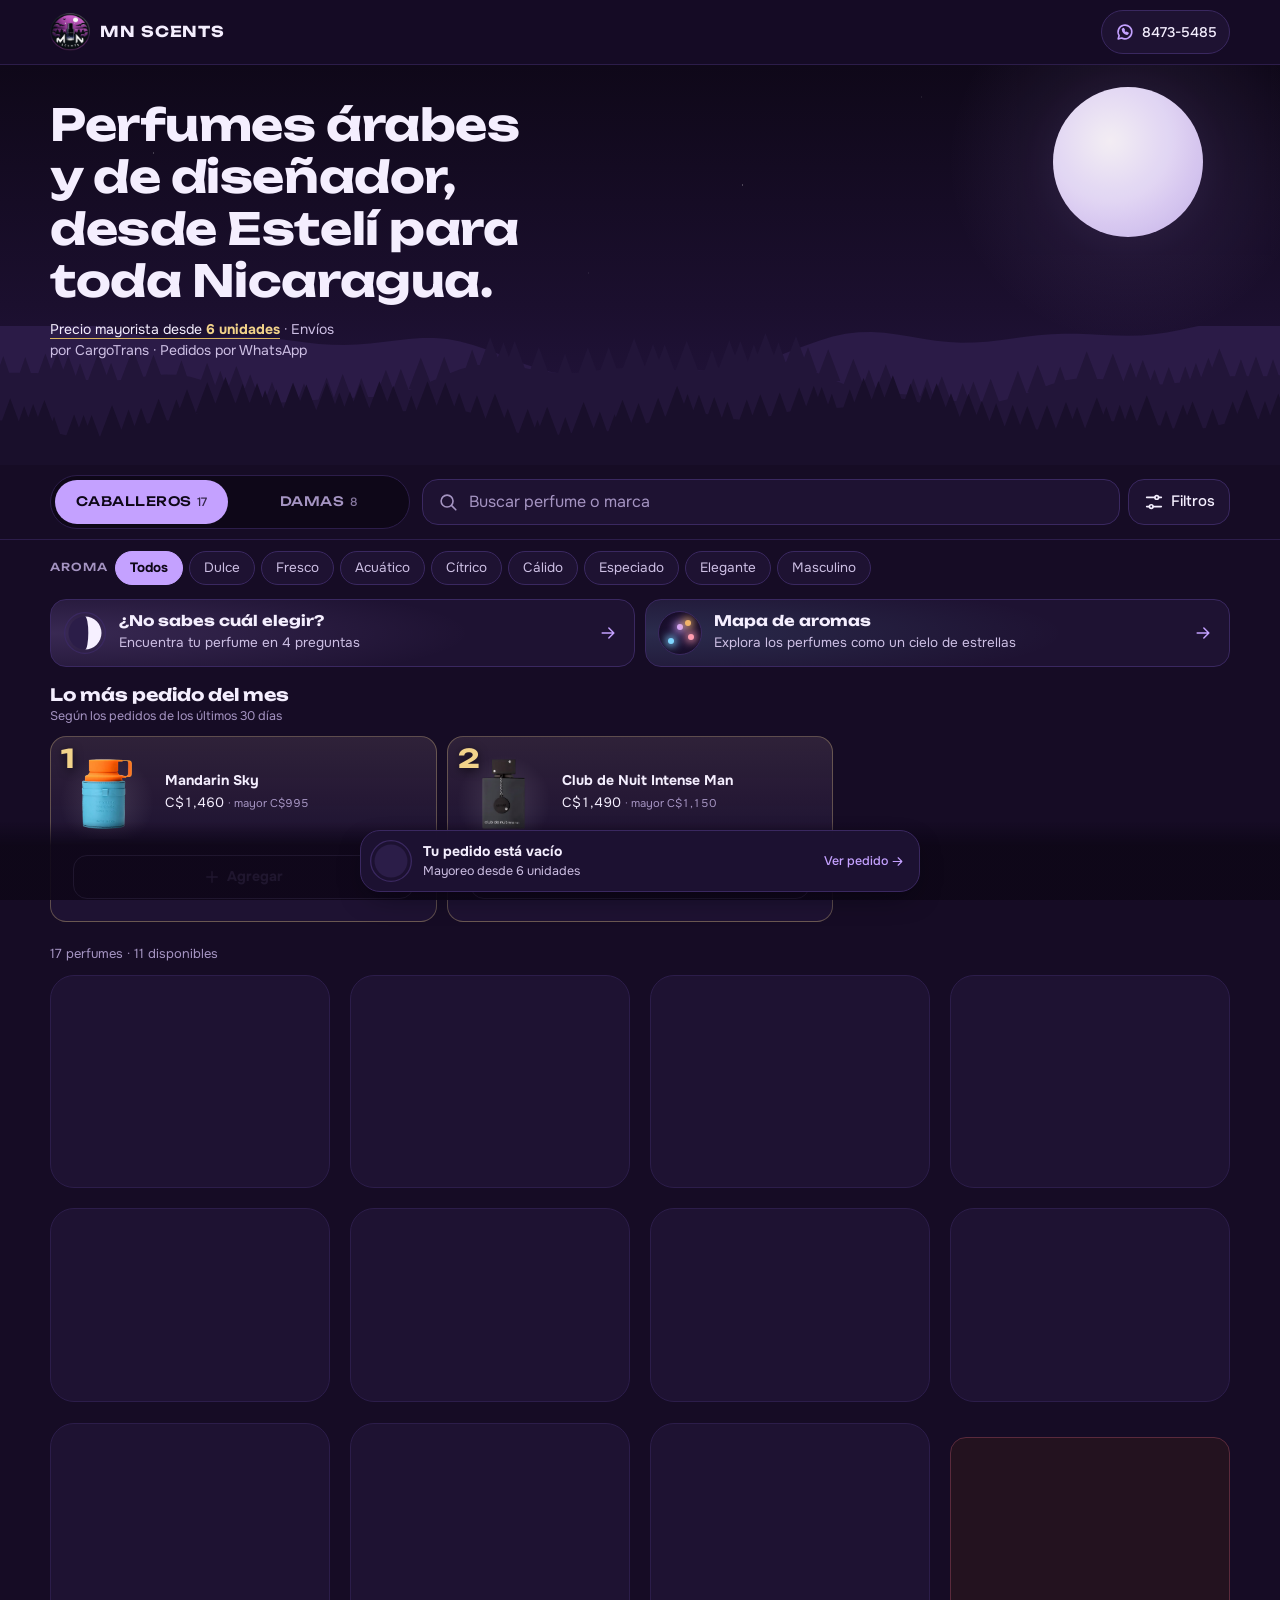
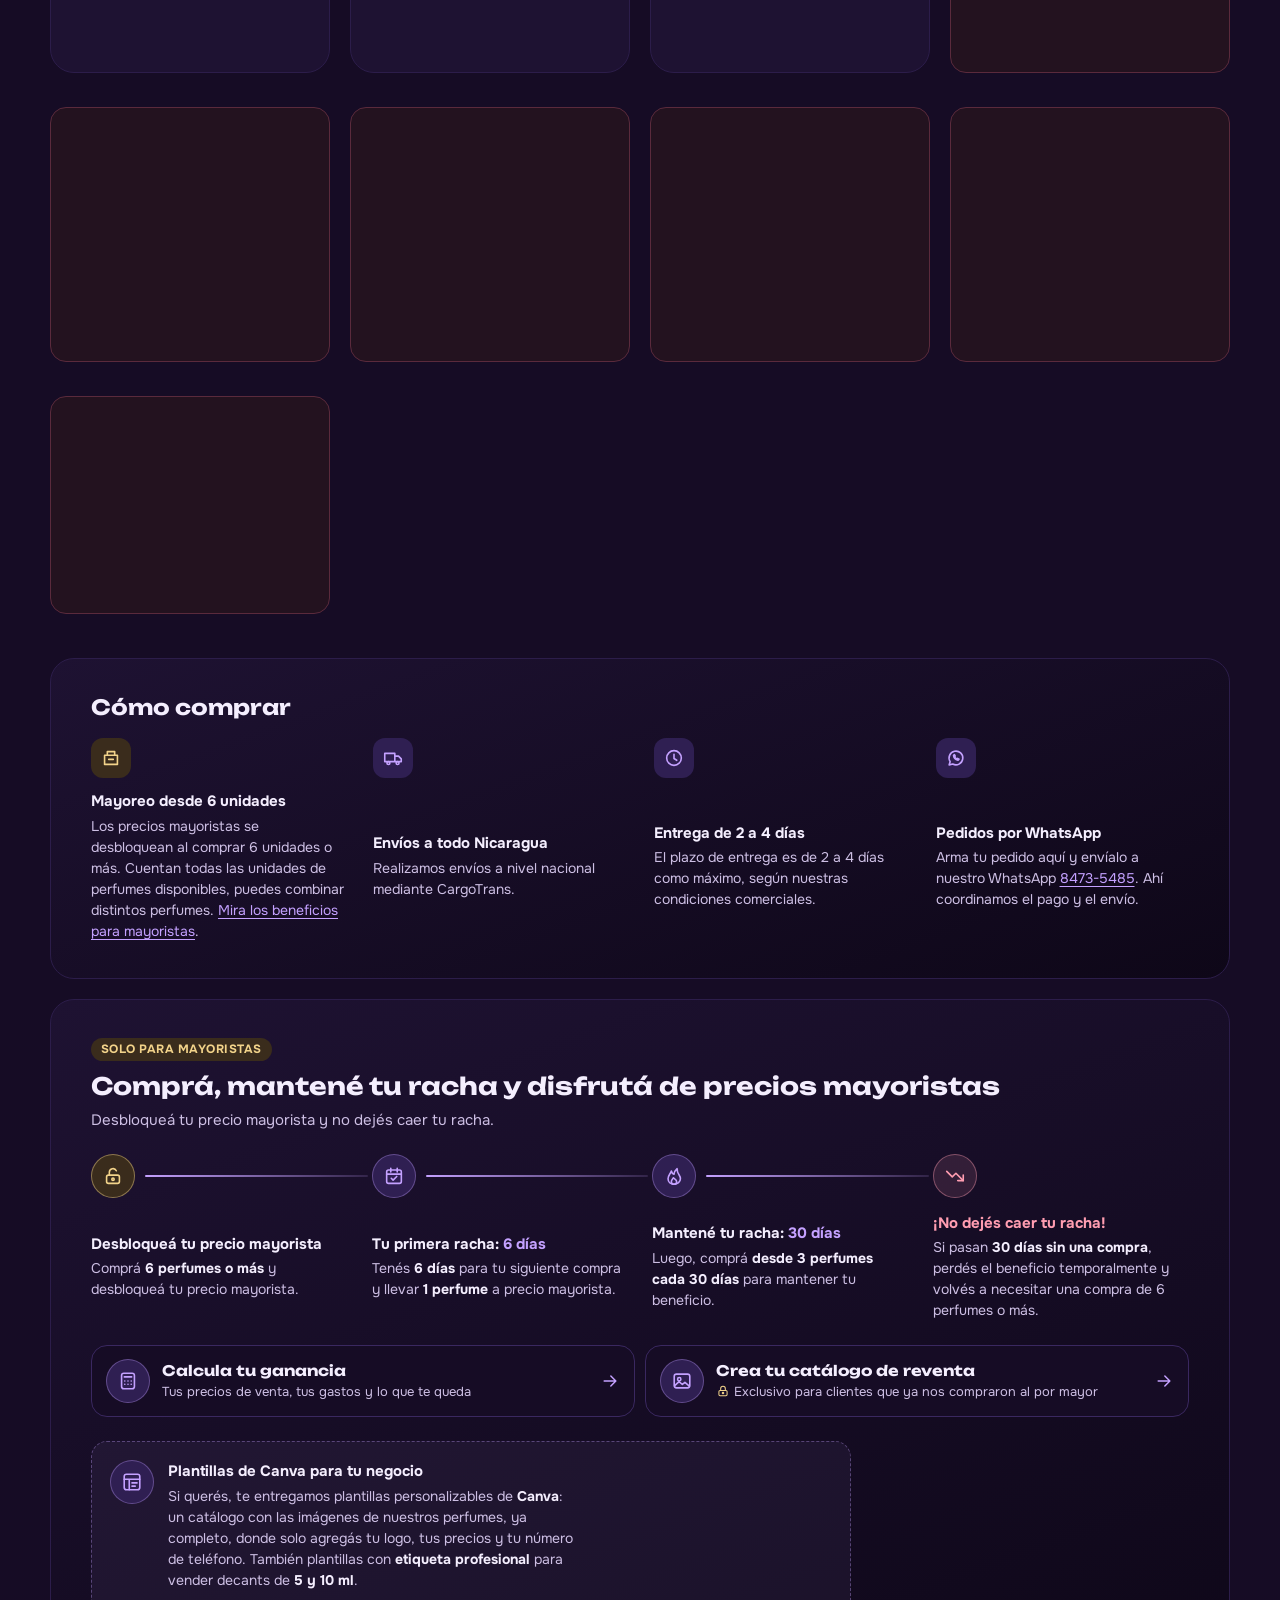
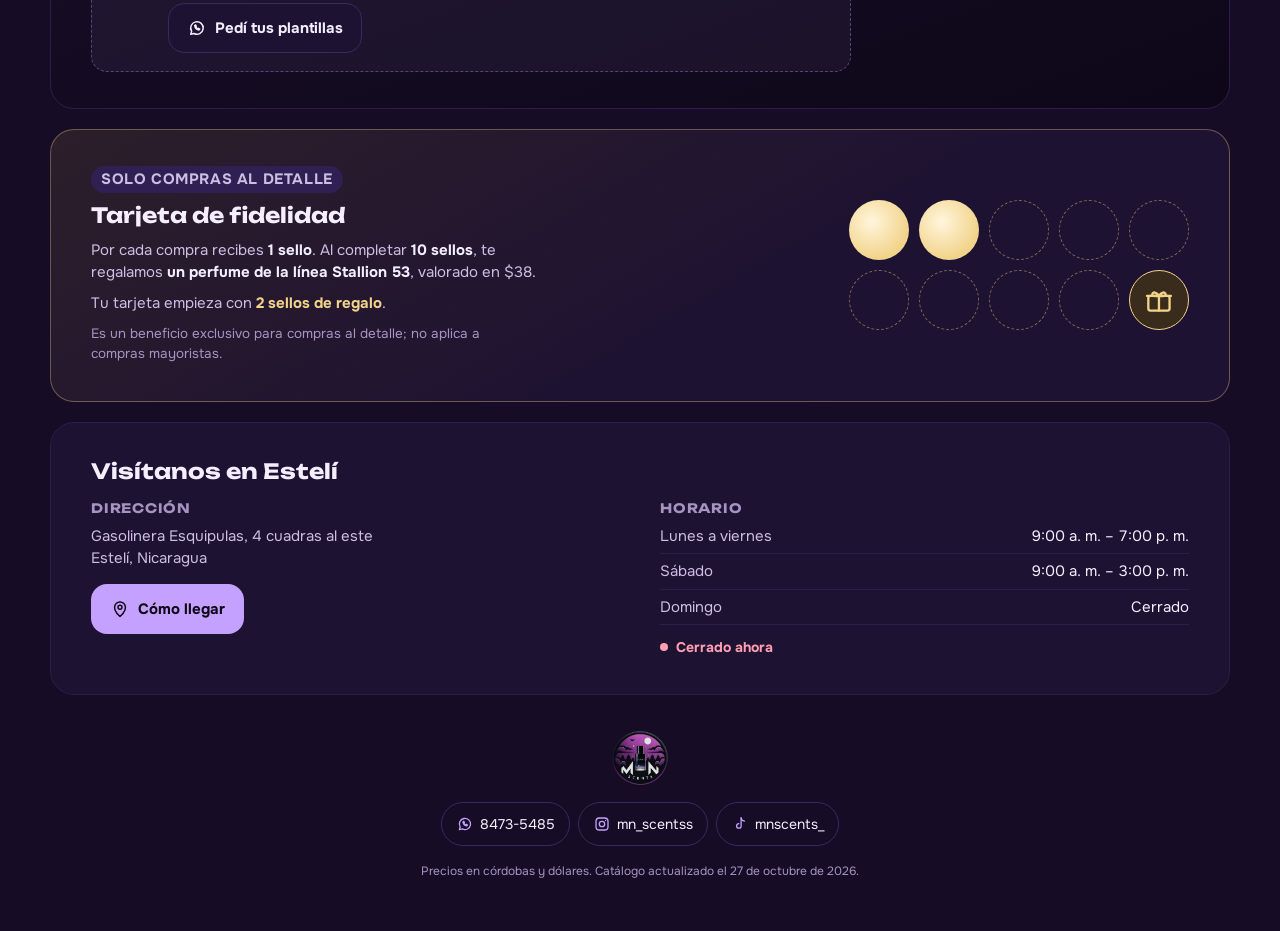
==== commit 65a466c1: "Catálogo de reventa: solo con enlace de acceso para mayoristas, y pestañas - Enlaces de acceso firma" ====
--- a/index.html
+++ b/index.html
@@ -58,6 +58,9 @@
     <symbol id="i-pin" viewBox="0 0 24 24"><path d="M12 21s-6.5-5.6-6.5-11a6.5 6.5 0 0 1 13 0c0 5.4-6.5 11-6.5 11Z"/><circle cx="12" cy="10" r="2.4"/></symbol>
     <symbol id="i-share" viewBox="0 0 24 24"><circle cx="17.5" cy="5.5" r="2.5"/><circle cx="6.5" cy="12" r="2.5"/><circle cx="17.5" cy="18.5" r="2.5"/><path d="m8.7 10.8 6.6-4M8.7 13.2l6.6 4"/></symbol>
     <symbol id="i-download" viewBox="0 0 24 24"><path d="M12 4v11M7 10.5l5 5 5-5M5 20h14"/></symbol>
+    <symbol id="i-check" viewBox="0 0 24 24"><path d="M5 12.5l4.5 4.5L19 7.5"/></symbol>
+    <symbol id="i-cerrado" viewBox="0 0 24 24"><rect x="5" y="11" width="14" height="9" rx="2"/><path d="M8 11V8a4 4 0 0 1 8 0v3"/><circle cx="12" cy="15.5" r="1.3"/></symbol>
+    <symbol id="i-aviso" viewBox="0 0 24 24"><circle cx="12" cy="12" r="9"/><path d="M12 7.5v5.5"/><circle cx="12" cy="16.3" r=".6"/></symbol>
     <symbol id="i-arrow" viewBox="0 0 24 24"><path d="M5 12h13M13 6l6 6-6 6"/></symbol>
     <symbol id="i-comparar" viewBox="0 0 24 24"><rect x="3.5" y="4" width="7" height="16" rx="2"/><rect x="13.5" y="4" width="7" height="16" rx="2"/><path d="M6 9h2M16 9h2M6 13h2M16 13h2"/></symbol>
     <symbol id="i-q-el" viewBox="0 0 24 24"><rect x="9.5" y="2.5" width="5" height="3" rx=".8"/><path d="M10.6 5.5v2.6M13.4 5.5v2.6"/><rect x="6" y="8.1" width="12" height="13.4" rx="2.2"/><path d="M9 14.5h6"/></symbol>
@@ -163,7 +166,7 @@
     </button>
     <button class="may-tool" type="button" data-accion="abrir-reventa" aria-haspopup="dialog" aria-controls="hoja-reventa">
       <span class="r-ico"><svg class="ico" aria-hidden="true"><use href="#i-imagen"/></svg></span>
-      <span><b>Crea tu catálogo de reventa</b><span>Una imagen con tus precios y tu número, en un minuto</span></span>
+      <span><b>Crea tu catálogo de reventa</b><span class="rev-estado-acceso">Una imagen con tus precios y tu número, en un minuto</span></span>
       <svg class="ico flecha" aria-hidden="true"><use href="#i-arrow"/></svg>
     </button>
   </div>
@@ -347,6 +350,11 @@
 <!-- Catálogo de reventa -->
 <dialog id="hoja-reventa" class="hoja hoja-reventa" aria-labelledby="rev-titulo">
   <div class="hoja-cabeza"><h2 id="rev-titulo">Crea tu catálogo</h2><button class="btn-ico cerrar" type="button" aria-label="Cerrar"><svg class="ico"><use href="#i-close"/></svg></button></div>
+  <div class="rev-tabs" role="tablist" aria-label="Pasos del catálogo" hidden>
+    <button type="button" role="tab" id="rev-tab-perfumes" aria-controls="rev-panel-perfumes" data-rev-tab="perfumes"><span class="rt-num">1</span>Perfumes</button>
+    <button type="button" role="tab" id="rev-tab-negocio" aria-controls="rev-panel-negocio" data-rev-tab="negocio"><span class="rt-num">2</span>Tu negocio</button>
+    <button type="button" role="tab" id="rev-tab-imagen" aria-controls="rev-panel-imagen" data-rev-tab="imagen"><span class="rt-num">3</span>Tu imagen</button>
+  </div>
   <div class="hoja-cuerpo"><div class="reventa"></div></div>
   <div class="hoja-pie rev-pie"></div>
 </dialog>
--- a/css/estilos.css
+++ b/css/estilos.css
@@ -833,6 +833,7 @@
 }
 
 @media (prefers-reduced-motion: reduce) {
+  .rev-panel, .rev-acceso.nuevo { animation: none; }
   *, *::before, *::after { animation-duration: 1ms !important; animation-iteration-count: 1 !important; transition-duration: 1ms !important; }
 }
 
@@ -993,6 +994,55 @@
 .rev-vista.cargando img { opacity: 0.55; }
 .rev-falta { color: var(--tinta-2); font-size: 14px; text-align: center; }
 .rev-pie .btn-guardar { flex: 0 0 56px; }
+.rev-pie .btn .ico { width: 18px; height: 18px; }
+.rev-pie .btn[data-accion="rev-paso"] { gap: 8px; }
+@media (max-width: 999px) { dialog.hoja.hoja-reventa { height: min(92dvh, 940px); } }
+.rev-nota { flex: 0 1 auto; align-self: center; font-size: 13px; color: var(--tinta-2); white-space: nowrap; }
+
+/* Pestañas del catálogo de reventa */
+.rev-tabs { display: grid; grid-template-columns: repeat(3, minmax(0, 1fr)); gap: 4px; margin: 0 14px; padding: 4px; border-radius: 999px; background: var(--noche-0); border: 1px solid var(--linea-suave); margin-top: 10px; margin-bottom: 2px; }
+.rev-tabs[hidden] { display: none; }
+.rev-tabs [role="tab"] { display: inline-flex; align-items: center; justify-content: center; gap: 6px; min-height: 42px; padding: 0 6px; border: 0; border-radius: 999px; background: transparent; color: var(--tinta-2); font: 600 13.5px/1.1 var(--texto); cursor: pointer; transition: background-color 180ms var(--ease), color 180ms; white-space: nowrap; }
+.rev-tabs [role="tab"][aria-selected="true"] { background: var(--noche-3); color: var(--tinta); box-shadow: 0 4px 14px -6px rgb(0 0 0 / 0.7); }
+.rev-tabs [role="tab"]:focus-visible { outline: 2px solid var(--lila); outline-offset: 2px; }
+.rt-num { flex: none; width: 22px; height: 22px; border-radius: 50%; display: grid; place-items: center; border: 1.5px solid var(--linea); font: 700 11px var(--display); color: var(--tinta-3); transition: background-color 180ms, border-color 180ms, color 180ms; }
+.rt-num .ico { width: 13px; height: 13px; stroke-width: 3; }
+[aria-selected="true"] .rt-num { border-color: var(--lila); color: var(--lila); }
+.rev-tabs .hecho .rt-num { background: var(--lila); border-color: var(--lila); color: var(--noche-0); }
+.rev-panel { animation: rev-panel 260ms var(--ease); }
+.rev-panel:focus { outline: none; }
+@keyframes rev-panel { from { opacity: 0; transform: translateY(6px); } }
+.rev-panel .gan-sub:first-of-type { margin-top: 6px; }
+.rev-panel .gan-sub small { text-transform: none; letter-spacing: 0; font-weight: 400; }
+.rev-precio.vacio { border-color: var(--oro-2); }
+.rev-tema-fila { display: flex; align-items: center; justify-content: space-between; gap: 12px; margin-bottom: 12px; font-size: 14px; color: var(--tinta-2); }
+.rev-ir { margin-top: 10px; }
+.rev-vista { gap: 0; }
+
+/* Saludo de acceso */
+.rev-acceso { display: flex; align-items: center; gap: 8px; margin-bottom: 12px; padding: 8px 12px; border-radius: 12px; background: var(--lila-fondo); font-size: 13px; color: var(--tinta-2); }
+.rev-acceso b { color: var(--tinta); font-weight: 600; }
+.rev-acceso > .ico { flex: none; width: 18px; height: 18px; color: var(--lila); stroke-width: 2.6; }
+.rev-acceso.nuevo { align-items: flex-start; padding: 12px 14px; border: 1px solid var(--lila); animation: rev-panel 420ms var(--ease); }
+.rev-acceso.nuevo b { display: block; font: 700 15px/1.3 var(--display); margin-bottom: 2px; }
+.rev-acceso.nuevo span { font-size: 13.5px; }
+
+/* Candado: solo clientes mayoristas */
+.rev-candado { display: grid; justify-items: center; text-align: center; gap: 12px; padding: 18px 4px 8px; }
+.rc-ico { width: 72px; height: 72px; border-radius: 50%; display: grid; place-items: center; background: radial-gradient(circle at 50% 35%, var(--noche-3), var(--noche-1)); border: 1px solid var(--linea); box-shadow: 0 0 0 8px rgb(196 161 255 / 0.06), 0 14px 30px -12px rgb(169 124 255 / 0.55); }
+.rc-ico .ico { width: 32px; height: 32px; color: var(--oro); }
+.rev-candado h3 { font: 700 19px/1.25 var(--display); }
+.rev-candado > p { font-size: 14.5px; color: var(--tinta-2); max-width: 36ch; }
+.rev-candado > .btn { width: 100%; max-width: 360px; }
+.rc-aviso { display: flex; gap: 8px; align-items: flex-start; text-align: left; padding: 10px 12px; border-radius: 12px; background: var(--oro-fondo); color: var(--oro); font-size: 13.5px; }
+.rc-aviso .ico { flex: none; width: 18px; height: 18px; }
+.rc-pegar { width: 100%; max-width: 360px; display: grid; gap: 6px; margin-top: 10px; padding-top: 16px; border-top: 1px solid var(--linea-suave); text-align: left; font-size: 13px; color: var(--tinta-2); }
+.rc-fila { display: flex; gap: 8px; }
+.rc-fila input { flex: 1; min-width: 0; height: 46px; border-radius: 12px; border: 1px solid var(--linea); background: var(--noche-0); color: var(--tinta); font: 16px var(--texto); padding: 0 12px; }
+.rc-fila input:focus { outline: none; border-color: var(--lila); box-shadow: 0 0 0 3px rgb(196 161 255 / 0.2); }
+.rc-fila .btn { flex: none; min-height: 46px; padding: 0 16px; }
+.rev-estado-acceso .ico { width: 14px; height: 14px; vertical-align: -2px; margin-right: 4px; color: var(--lila); }
+.may-tool.con-candado .rev-estado-acceso .ico { color: var(--oro); }
 
 /* Verificación: aviso de racha */
 .v-racha { margin: 12px 0; padding: 12px; border-radius: 12px; background: var(--oro-fondo); color: var(--oro); font-size: 13.5px; line-height: 1.45; }
@@ -1137,3 +1187,47 @@
   .m-nucleo, .mapa-item { animation: none; }
   .m-luna.suave { transition: none; }
 }
+
+/* ---------- Página privada: accesos de mayoristas (acceso.html) ---------- */
+body.adm { padding-bottom: calc(32px + var(--seguro-abajo)); background: radial-gradient(120% 60% at 80% -10%, var(--noche-3), var(--noche-1) 60%) fixed; }
+.adm-main { max-width: 560px; margin: 0 auto; padding: 24px 16px 0; display: grid; gap: 16px; }
+.adm-cabeza { display: flex; align-items: center; gap: 14px; }
+.adm-cabeza img { width: 52px; height: auto; flex: none; }
+.adm-cabeza .seccion-etiqueta { display: inline-flex; align-items: center; gap: 6px; margin-bottom: 6px; }
+.adm-cabeza .seccion-etiqueta .ico { width: 14px; height: 14px; }
+.adm-cabeza h1 { font: 700 21px/1.2 var(--display); }
+.adm-tarjeta { padding: 18px; border-radius: var(--r-l); border: 1px solid var(--linea-suave); background: var(--noche-2); display: grid; gap: 12px; }
+.adm-tarjeta h2 { font: 700 16px/1.3 var(--display); }
+.adm-ayuda, .adm-sin-llave p, .adm-nota p { font-size: 14px; color: var(--tinta-2); }
+.adm-cargando { color: var(--tinta-2); font-size: 14px; }
+.adm code { font-size: 13px; color: var(--lila); }
+#f-crear { display: grid; gap: 12px; }
+.adm .campo input { width: 100%; }
+.adm-vigencia { border: 0; padding: 0; margin: 0; display: grid; gap: 6px; }
+.adm-vigencia legend { text-transform: none; letter-spacing: 0; font-weight: 400; font-family: var(--texto); font-size: 13px; color: var(--tinta-2); margin-bottom: 4px; padding: 0; }
+.adm-opciones { display: grid; grid-template-columns: repeat(4, minmax(0, 1fr)); gap: 6px; }
+.adm-op { position: relative; }
+.adm-op input { position: absolute; opacity: 0; inset: 0; margin: 0; cursor: pointer; }
+.adm-op span { display: grid; place-items: center; min-height: 44px; border-radius: 12px; border: 1px solid var(--linea); background: var(--noche-0); font-size: 13.5px; font-weight: 600; color: var(--tinta-2); text-align: center; transition: border-color 160ms, background-color 160ms, color 160ms; }
+.adm-op input:checked + span { border-color: var(--lila); background: var(--lila-fondo); color: var(--tinta); }
+.adm-op input:focus-visible + span { outline: 2px solid var(--lila); outline-offset: 2px; }
+.adm-error { padding: 10px 12px; border-radius: 12px; background: var(--oro-fondo); color: var(--oro); font-size: 13.5px; }
+.adm-resultado { display: grid; gap: 12px; padding-top: 14px; border-top: 1px solid var(--linea-suave); animation: rev-panel 320ms var(--ease); }
+.adm-listo { display: flex; gap: 8px; align-items: flex-start; font-weight: 600; font-size: 14.5px; }
+.adm-listo .ico { color: var(--lila); stroke-width: 2.6; width: 20px; height: 20px; margin-top: 1px; }
+.adm-enlace { font-size: 13px !important; color: var(--tinta-2) !important; }
+.adm-acciones { display: flex; gap: 8px; }
+.adm-acciones .btn { white-space: nowrap; }
+.adm-acciones .btn.pri { flex: 1; }
+.adm-acciones .btn.sec { flex: none; padding: 0 14px; }
+.adm-historial ul { list-style: none; margin: 0; padding: 0; display: grid; gap: 2px; }
+.adm-historial li { display: flex; align-items: center; gap: 8px; padding: 10px 0; border-bottom: 1px solid var(--linea-suave); }
+.adm-historial li:last-child { border-bottom: 0; }
+.adm-historial li > div { flex: 1; min-width: 0; display: grid; }
+.adm-historial li b { font-weight: 600; overflow: hidden; text-overflow: ellipsis; white-space: nowrap; }
+.adm-historial li span { font-size: 12.5px; color: var(--tinta-3); }
+.adm-historial li.vencido b { color: var(--tinta-3); }
+.adm-historial .btn-ico .ico { width: 18px; height: 18px; }
+.adm-nota { display: grid; justify-items: start; gap: 4px; padding: 0 4px; }
+.adm-nota p { font-size: 13px; color: var(--tinta-3); }
+@media (prefers-reduced-motion: reduce) { .adm-resultado { animation: none; } }
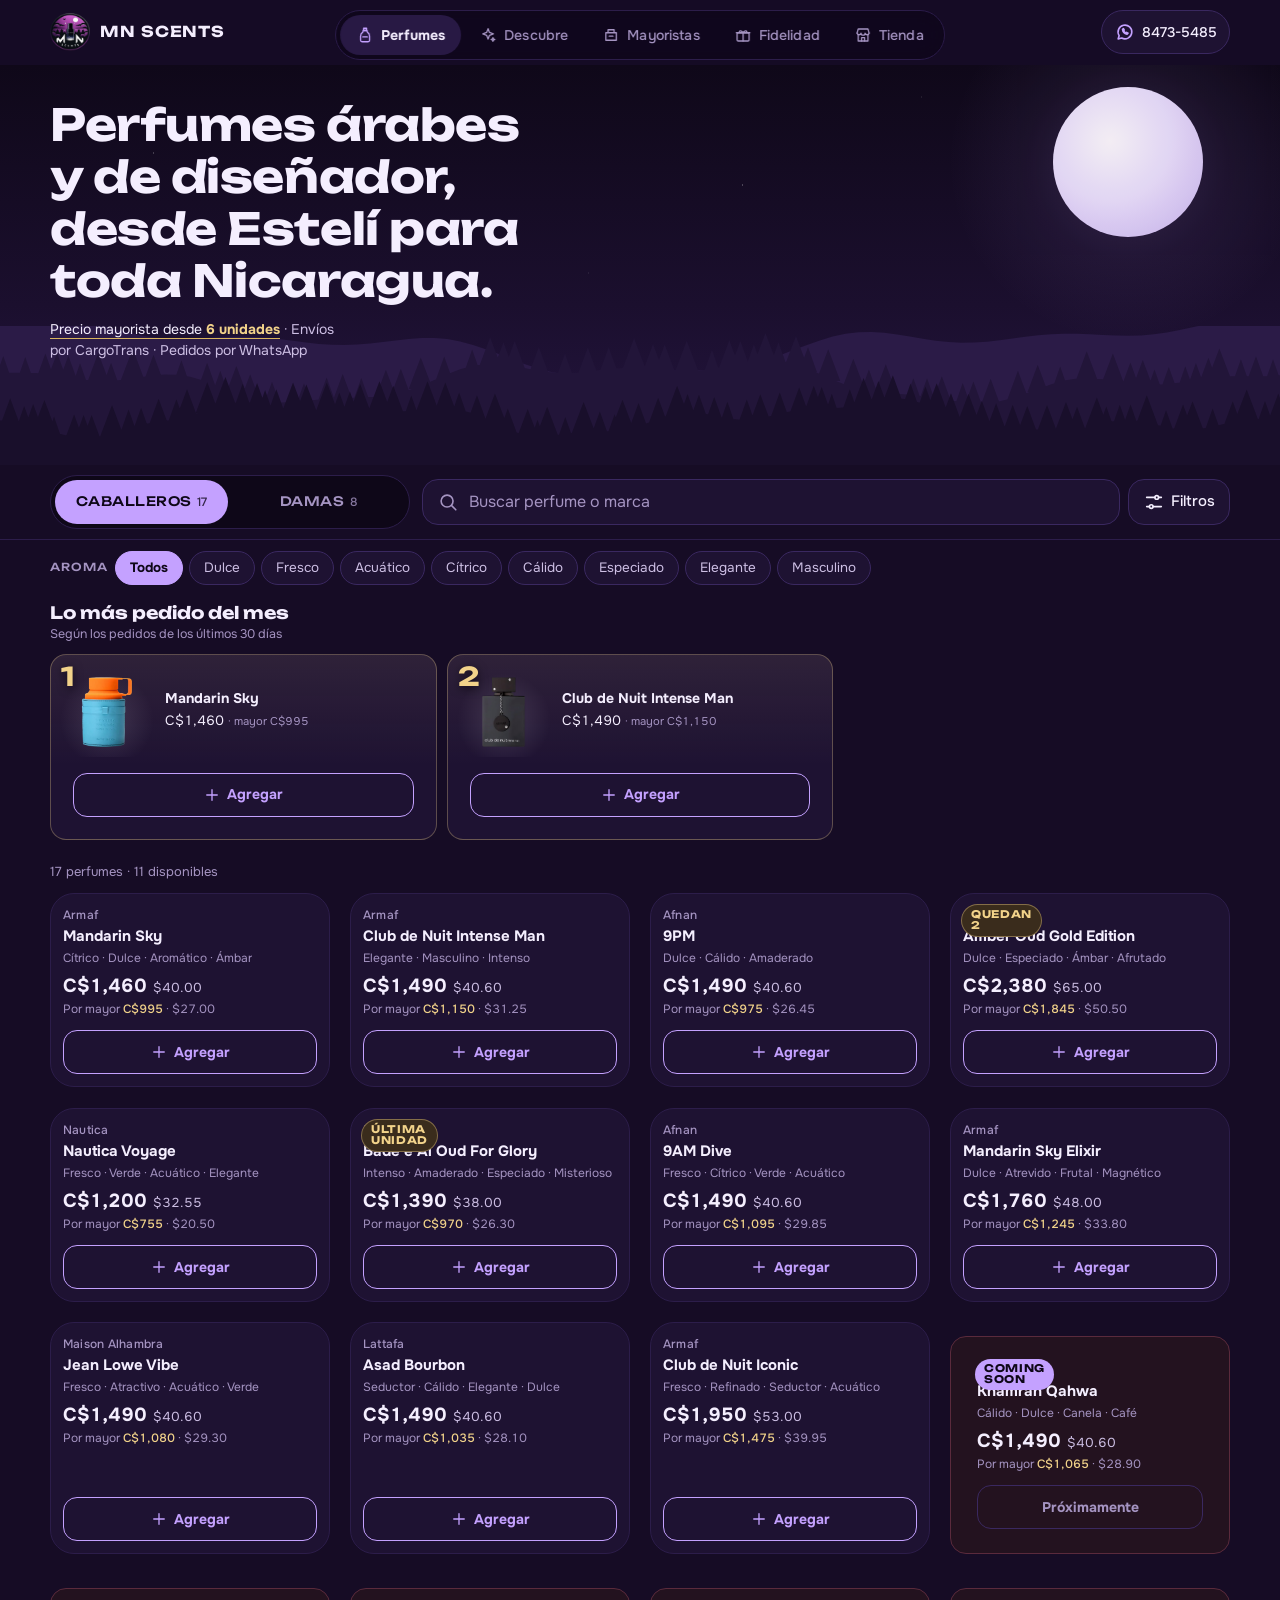
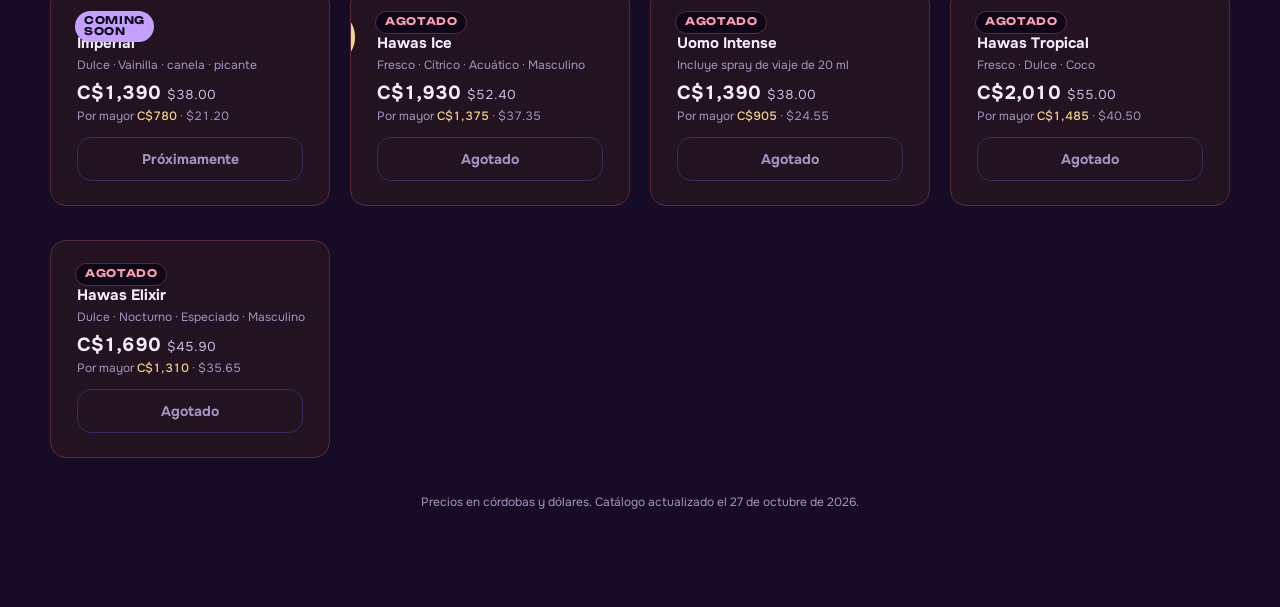
==== commit 71679eef: "La web se organiza en 5 pestañas, como MN Logistics Perfumes, Descubre, Mayoristas, Fidelidad y Tien" ====
--- a/index.html
+++ b/index.html
@@ -58,6 +58,9 @@
     <symbol id="i-pin" viewBox="0 0 24 24"><path d="M12 21s-6.5-5.6-6.5-11a6.5 6.5 0 0 1 13 0c0 5.4-6.5 11-6.5 11Z"/><circle cx="12" cy="10" r="2.4"/></symbol>
     <symbol id="i-share" viewBox="0 0 24 24"><circle cx="17.5" cy="5.5" r="2.5"/><circle cx="6.5" cy="12" r="2.5"/><circle cx="17.5" cy="18.5" r="2.5"/><path d="m8.7 10.8 6.6-4M8.7 13.2l6.6 4"/></symbol>
     <symbol id="i-download" viewBox="0 0 24 24"><path d="M12 4v11M7 10.5l5 5 5-5M5 20h14"/></symbol>
+    <symbol id="i-frasco" viewBox="0 0 24 24"><path d="M10 3h4v3h-4z"/><path d="M9.5 6h5l.5 2.2a6 6 0 0 1 3 5.3V19a2 2 0 0 1-2 2H8a2 2 0 0 1-2-2v-5.5a6 6 0 0 1 3-5.3Z"/><path d="M9 14.5h6"/></symbol>
+    <symbol id="i-estrella" viewBox="0 0 24 24"><path d="M12 3.5l1.9 5.1 5.1 1.9-5.1 1.9L12 17.5l-1.9-5.1L5 10.5l5.1-1.9Z"/><path d="M18.5 15.5l.7 1.8 1.8.7-1.8.7-.7 1.8-.7-1.8-1.8-.7 1.8-.7Z"/></symbol>
+    <symbol id="i-tienda" viewBox="0 0 24 24"><path d="M4 9.5 5.5 4h13L20 9.5"/><path d="M4 9.5a2.7 2.7 0 0 0 5.3 0 2.7 2.7 0 0 0 5.4 0 2.7 2.7 0 0 0 5.3 0"/><path d="M5.5 12v8h13v-8"/><path d="M10 20v-4.5h4V20"/></symbol>
     <symbol id="i-check" viewBox="0 0 24 24"><path d="M5 12.5l4.5 4.5L19 7.5"/></symbol>
     <symbol id="i-cerrado" viewBox="0 0 24 24"><rect x="5" y="11" width="14" height="9" rx="2"/><path d="M8 11V8a4 4 0 0 1 8 0v3"/><circle cx="12" cy="15.5" r="1.3"/></symbol>
     <symbol id="i-aviso" viewBox="0 0 24 24"><circle cx="12" cy="12" r="9"/><path d="M12 7.5v5.5"/><circle cx="12" cy="16.3" r=".6"/></symbol>
@@ -80,7 +83,7 @@
 <a class="saltar" href="#catalogo">Ir al catálogo</a>
 
 <header class="barra-sup">
-  <a class="marca" href="#" aria-label="MN Scents, inicio">
+  <a class="marca" href="#perfumes" aria-label="MN Scents, inicio">
     <img src="img/marca/logo.webp" alt="" width="40" height="39">
     <span class="marca-nombre">MN SCENTS</span>
   </a>
@@ -89,11 +92,20 @@
   </a>
 </header>
 
+<nav class="nav-vistas" aria-label="Secciones">
+  <a href="#perfumes" data-vista="perfumes" aria-current="page"><svg class="ico" aria-hidden="true"><use href="#i-frasco"/></svg><span>Perfumes</span></a>
+  <a href="#descubre" data-vista="descubre"><svg class="ico" aria-hidden="true"><use href="#i-estrella"/></svg><span>Descubre</span></a>
+  <a href="#mayoristas" data-vista="mayoristas"><svg class="ico" aria-hidden="true"><use href="#i-stack"/></svg><span>Mayoristas</span><i class="nav-punto" hidden></i></a>
+  <a href="#fidelidad" data-vista="fidelidad"><svg class="ico" aria-hidden="true"><use href="#i-gift"/></svg><span>Fidelidad</span></a>
+  <a href="#tienda" data-vista="tienda"><svg class="ico" aria-hidden="true"><use href="#i-tienda"/></svg><span>Tienda</span></a>
+</nav>
+
+<div class="vista" id="vista-perfumes" data-vista="perfumes">
 <section class="cielo" aria-labelledby="titulo">
   <div class="luna" aria-hidden="true"></div>
   <div class="cielo-texto">
     <h1 id="titulo">Perfumes árabes y de diseñador, desde Estelí para toda Nicaragua.</h1>
-    <p class="cielo-sub"><a href="#condiciones">Precio mayorista desde <strong>6 unidades</strong></a> · Envíos por CargoTrans · Pedidos por WhatsApp</p>
+    <p class="cielo-sub"><a href="#mayoristas">Precio mayorista desde <strong>6 unidades</strong></a> · Envíos por CargoTrans · Pedidos por WhatsApp</p>
   </div>
   <img class="crestas" src="img/marca/crestas.svg" alt="" aria-hidden="true">
 </section>
@@ -118,10 +130,26 @@
     <div class="chips-activos" aria-label="Filtros activos"></div>
   </div>
   <div class="aromas" role="group" aria-label="¿Qué aroma buscas?"></div>
+
+  <section class="lo-mas" hidden aria-labelledby="t-lomas"></section>
+
+  <p class="resumen" aria-live="polite"></p>
+  <div id="rejilla" class="rejilla" role="tabpanel" aria-labelledby="tab-caballeros" aria-busy="true"></div>
+  <div class="otra-cat" hidden></div>
+  <p class="pie-nota pie-catalogo">Precios en córdobas y dólares. <span class="actualizado"></span></p>
+</main>
+</div>
+
+<div class="vista" id="vista-descubre" data-vista="descubre" aria-labelledby="t-descubre" hidden>
+<div class="vista-cabeza">
+  <h1 id="t-descubre">Descubre tu aroma</h1>
+  <p>¿No sabes cuál elegir? Responde 4 preguntas, explora el mapa o mira lo que más se pide.</p>
+</div>
+<div class="descubre-cuerpo">
   <div class="descubre-fila">
     <button class="descubre" type="button" data-accion="abrir-quiz" aria-haspopup="dialog" aria-controls="hoja-quiz">
       <span class="luna-progreso descubre-luna" aria-hidden="true"><svg viewBox="0 0 40 40"><circle class="lp-fondo" cx="20" cy="20" r="15"/><path class="lp-luz" d="M20,5 A15,15 0 0 1 20,35 A3,15 0 0 0 20,5 Z"/><circle class="lp-aro" cx="20" cy="20" r="18.5"/></svg></span>
-      <span class="descubre-texto"><b>¿No sabes cuál elegir?</b><span>Encuentra tu perfume en 4 preguntas</span></span>
+      <span class="descubre-texto"><b>Encuentra tu perfume</b><span>Responde 4 preguntas y te decimos cuáles van contigo</span></span>
       <svg class="ico" aria-hidden="true"><use href="#i-arrow"/></svg>
     </button>
     <button class="descubre descubre-mapa" type="button" data-accion="abrir-mapa" aria-haspopup="dialog" aria-controls="hoja-mapa">
@@ -130,26 +158,18 @@
       <svg class="ico" aria-hidden="true"><use href="#i-arrow"/></svg>
     </button>
   </div>
-  <div class="racha-tarjeta" hidden></div>
-  <section class="lo-mas" hidden aria-labelledby="t-lomas"></section>
-
-  <p class="resumen" aria-live="polite"></p>
-  <div id="rejilla" class="rejilla" role="tabpanel" aria-labelledby="tab-caballeros" aria-busy="true"></div>
-  <div class="otra-cat" hidden></div>
-</main>
-
-<section id="condiciones" class="condiciones" aria-labelledby="t-cond">
-  <h2 id="t-cond">Cómo comprar</h2>
-  <ul class="cond-lista">
-    <li><svg class="ico" aria-hidden="true"><use href="#i-stack"/></svg><div><h3>Mayoreo desde 6 unidades</h3><p>Los precios mayoristas se desbloquean al comprar 6 unidades o más. Cuentan todas las unidades de perfumes disponibles, puedes combinar distintos perfumes. <a href="#mayoristas">Mira los beneficios para mayoristas</a>.</p></div></li>
-    <li><svg class="ico" aria-hidden="true"><use href="#i-truck"/></svg><div><h3>Envíos a todo Nicaragua</h3><p>Realizamos envíos a nivel nacional mediante CargoTrans.</p></div></li>
-    <li><svg class="ico" aria-hidden="true"><use href="#i-clock"/></svg><div><h3>Entrega de 2 a 4 días</h3><p>El plazo de entrega es de 2 a 4 días como máximo, según nuestras condiciones comerciales.</p></div></li>
-    <li><svg class="ico" aria-hidden="true"><use href="#i-chat"/></svg><div><h3>Pedidos por WhatsApp</h3><p>Arma tu pedido aquí y envíalo a nuestro WhatsApp <a href="https://wa.me/50584735485" target="_blank" rel="noopener">8473-5485</a>. Ahí coordinamos el pago y el envío.</p></div></li>
-  </ul>
-</section>
-
+  <section class="lo-mas-todo" hidden aria-labelledby="t-lomas-todo"></section>
+</div>
+</div>
+
+<div class="vista" id="vista-mayoristas" data-vista="mayoristas" aria-labelledby="t-mayoristas" hidden>
+<div class="vista-cabeza">
+  <p class="seccion-etiqueta oro">Solo para mayoristas</p>
+  <h1 id="t-mayoristas">Mayoristas</h1>
+  <p>Precio mayorista desde 6 perfumes, tu racha y herramientas para revender.</p>
+</div>
+<div class="racha-tarjeta" hidden></div>
 <section id="mayoristas" class="mayoristas" aria-labelledby="t-may">
-  <p class="seccion-etiqueta oro">Solo para mayoristas</p>
   <h2 id="t-may">Comprá, mantené tu racha y disfrutá de precios mayoristas</h2>
   <p class="may-sub">Desbloqueá tu precio mayorista y no dejés caer tu racha.</p>
   <ol class="racha">
@@ -179,11 +199,16 @@
     </div>
   </div>
 </section>
-
-<section id="fidelidad" class="fidelidad" aria-labelledby="t-fid">
+</div>
+
+<div class="vista" id="vista-fidelidad" data-vista="fidelidad" aria-labelledby="t-fidelidad" hidden>
+<div class="vista-cabeza">
+  <p class="seccion-etiqueta">Solo compras al detalle</p>
+  <h1 id="t-fidelidad">Tarjeta de fidelidad</h1>
+  <p>Compra al detalle, junta sellos y llévate un perfume de regalo.</p>
+</div>
+<section id="fidelidad" class="fidelidad" aria-label="Tarjeta de fidelidad">
   <div class="fid-texto">
-    <p class="seccion-etiqueta">Solo compras al detalle</p>
-    <h2 id="t-fid">Tarjeta de fidelidad</h2>
     <p>Por cada compra recibes <strong>1 sello</strong>. Al completar <strong>10 sellos</strong>, te regalamos <strong>un perfume de la línea Stallion 53</strong>, valorado en $38.</p>
     <p class="fid-regalo">Tu tarjeta empieza con <strong>2 sellos de regalo</strong>.</p>
     <p class="fid-aplica">Es un beneficio exclusivo para compras al detalle; no aplica a compras mayoristas.</p>
@@ -195,9 +220,14 @@
     <li class="premio" aria-label="Sello 10: perfume Stallion 53 gratis"><svg class="ico" aria-hidden="true"><use href="#i-gift"/></svg></li>
   </ol>
 </section>
-
-<section id="tienda" class="tienda" aria-labelledby="t-tienda">
-  <h2 id="t-tienda">Visítanos en Estelí</h2>
+</div>
+
+<div class="vista" id="vista-tienda" data-vista="tienda" aria-labelledby="t-tienda" hidden>
+<div class="vista-cabeza">
+  <h1 id="t-tienda">Visítanos en Estelí</h1>
+  <p>Te esperamos en nuestra tienda. También enviamos a toda Nicaragua y recibimos pedidos por WhatsApp.</p>
+</div>
+<section id="tienda" class="tienda" aria-label="Dirección y horario">
   <div class="tienda-grid">
     <div>
       <h3>Dirección</h3>
@@ -215,7 +245,15 @@
     </div>
   </div>
 </section>
-
+<section id="condiciones" class="condiciones" aria-labelledby="t-cond">
+  <h2 id="t-cond">Cómo comprar</h2>
+  <ul class="cond-lista">
+    <li><svg class="ico" aria-hidden="true"><use href="#i-stack"/></svg><div><h3>Mayoreo desde 6 unidades</h3><p>Los precios mayoristas se desbloquean al comprar 6 unidades o más. Cuentan todas las unidades de perfumes disponibles, puedes combinar distintos perfumes. <a href="#mayoristas">Mira los beneficios para mayoristas</a>.</p></div></li>
+    <li><svg class="ico" aria-hidden="true"><use href="#i-truck"/></svg><div><h3>Envíos a todo Nicaragua</h3><p>Realizamos envíos a nivel nacional mediante CargoTrans.</p></div></li>
+    <li><svg class="ico" aria-hidden="true"><use href="#i-clock"/></svg><div><h3>Entrega de 2 a 4 días</h3><p>El plazo de entrega es de 2 a 4 días como máximo, según nuestras condiciones comerciales.</p></div></li>
+    <li><svg class="ico" aria-hidden="true"><use href="#i-chat"/></svg><div><h3>Pedidos por WhatsApp</h3><p>Arma tu pedido aquí y envíalo a nuestro WhatsApp <a href="https://wa.me/50584735485" target="_blank" rel="noopener">8473-5485</a>. Ahí coordinamos el pago y el envío.</p></div></li>
+  </ul>
+</section>
 <footer class="pie">
   <img src="img/marca/logo.webp" alt="MN Scents" width="56" height="55" loading="lazy">
   <nav class="redes" aria-label="Redes sociales">
@@ -224,8 +262,8 @@
     <a href="https://www.tiktok.com/@mnscents_" target="_blank" rel="noopener"><svg class="ico" aria-hidden="true"><use href="#i-tiktok"/></svg>mnscents_</a>
   </nav>
   <button class="btn sec btn-instalar" type="button" hidden><svg class="ico" aria-hidden="true"><use href="#i-download"/></svg>Instalar MN Scents en tu teléfono</button>
-  <p class="pie-nota">Precios en córdobas y dólares. <span class="actualizado"></span></p>
 </footer>
+</div>
 
 <!-- Barra fija del pedido -->
 <div class="barra-pedido" role="region" aria-label="Tu pedido">
--- a/css/estilos.css
+++ b/css/estilos.css
@@ -37,6 +37,7 @@
 
   --pad: 16px;
   --alto-barra: 72px;
+  --alto-nav: 62px;
   --seguro-abajo: env(safe-area-inset-bottom, 0px);
 }
 
@@ -54,7 +55,7 @@
   background: var(--noche-1);
   color: var(--tinta);
   font: 400 16px/1.5 var(--texto);
-  padding-bottom: calc(var(--alto-barra) + var(--seguro-abajo) + 24px);
+  padding-bottom: calc(var(--alto-nav) + var(--seguro-abajo) + 28px);
   font-feature-settings: "kern";
   text-rendering: optimizeLegibility;
 }
@@ -388,8 +389,8 @@
 
 /* ---------- Barra del pedido ---------- */
 .barra-pedido {
-  position: fixed; z-index: 30; left: 0; right: 0; bottom: 0;
-  padding: 8px 10px calc(8px + var(--seguro-abajo));
+  position: fixed; z-index: 30; left: 0; right: 0; bottom: calc(var(--alto-nav) + var(--seguro-abajo));
+  padding: 8px 10px 8px;
   background: linear-gradient(180deg, transparent, rgb(14 7 24 / 0.9) 30%);
   pointer-events: none;
 }
@@ -879,7 +880,7 @@
 .rt-nota .btn-texto { min-height: 32px; font-size: 12.5px; }
 
 /* Lo más pedido del mes */
-.lo-mas { margin: 18px 0 4px; }
+.lo-mas, .lo-mas-todo { margin: 18px 0 4px; }
 .lm-cabeza { padding: 0 var(--pad); margin-bottom: 10px; }
 .lm-cabeza h2 { font: 700 17px/1.2 var(--display); }
 .lm-cabeza p { font-size: 12.5px; color: var(--tinta-3); margin-top: 2px; }
@@ -1231,3 +1232,101 @@
 .adm-nota { display: grid; justify-items: start; gap: 4px; padding: 0 4px; }
 .adm-nota p { font-size: 13px; color: var(--tinta-3); }
 @media (prefers-reduced-motion: reduce) { .adm-resultado { animation: none; } }
+.adm-chica { font-size: 13px; color: var(--tinta-3); }
+.adm-pasos { margin: 0; padding-left: 20px; display: grid; gap: 6px; font-size: 14px; color: var(--tinta-2); }
+.adm-pasos b { color: var(--tinta); }
+.adm .campo textarea { width: 100%; min-height: 84px; resize: none; border-radius: 12px; border: 1px solid var(--linea); background: var(--noche-0); color: var(--lila); font: 500 14px/1.45 ui-monospace, "SF Mono", Menlo, Consolas, monospace; padding: 10px 12px; word-break: break-all; }
+.adm-activada { display: flex; gap: 10px; align-items: flex-start; padding: 12px 14px; border-radius: var(--r-m); border: 1px solid var(--lila); background: var(--lila-fondo); font-size: 14px; animation: rev-panel 320ms var(--ease); }
+.adm-activada .ico { color: var(--lila); stroke-width: 2.6; width: 20px; height: 20px; }
+.adm-respaldo-caja { display: grid; gap: 10px; }
+.adm-tarjeta > .btn { justify-self: start; }
+.adm-tarjeta > .btn.pri { justify-self: stretch; }
+
+/* ---------- Pantallas y pestañas (como una app) ---------- */
+.vista[hidden] { display: none !important; }
+body:has(.barra-pedido:not(.vacio)) { padding-bottom: calc(var(--alto-nav) + var(--seguro-abajo) + 104px); }
+.barra-pedido.vacio { display: none; }
+.barra-pedido { background: linear-gradient(180deg, transparent, rgb(14 7 24 / 0.75) 45%); }
+
+.nav-vistas {
+  position: fixed; z-index: 31; left: 0; right: 0; bottom: 0;
+  display: grid; grid-template-columns: repeat(5, minmax(0, 1fr));
+  padding: 0 4px var(--seguro-abajo);
+  background: rgb(14 7 24 / 0.94);
+  backdrop-filter: saturate(1.4) blur(14px); -webkit-backdrop-filter: saturate(1.4) blur(14px);
+  border-top: 1px solid var(--linea-suave);
+}
+.nav-vistas a {
+  position: relative; display: flex; flex-direction: column; align-items: center; justify-content: center; gap: 3px;
+  min-height: var(--alto-nav); padding: 6px 2px 4px;
+  color: var(--tinta-3); text-decoration: none; font-size: 11.5px; font-weight: 500; letter-spacing: 0.01em;
+  -webkit-tap-highlight-color: transparent;
+  transition: color 180ms;
+}
+.nav-vistas a .ico { width: 23px; height: 23px; transition: transform 220ms var(--ease), color 180ms; }
+.nav-vistas a::before { content: ""; position: absolute; top: -1px; left: 50%; width: 34px; height: 2.5px; margin-left: -17px; border-radius: 0 0 3px 3px; background: var(--lila); box-shadow: 0 0 12px 1px rgb(196 161 255 / 0.6); transform: scaleX(0); transition: transform 260ms var(--ease); }
+.nav-vistas a[aria-current="page"] { color: var(--tinta); font-weight: 700; }
+.nav-vistas a[aria-current="page"] .ico { color: var(--lila); transform: translateY(-1px); }
+.nav-vistas a[aria-current="page"]::before { transform: scaleX(1); }
+.nav-vistas a:active .ico { transform: scale(0.9); }
+.nav-vistas a:focus-visible { outline: 2px solid var(--lila); outline-offset: -4px; border-radius: 12px; }
+.nav-punto { position: absolute; top: 9px; left: calc(50% + 9px); width: 8px; height: 8px; border-radius: 50%; background: var(--oro); box-shadow: 0 0 0 2px rgb(14 7 24), 0 0 8px rgb(242 211 138 / 0.7); }
+
+/* cabecera de cada pantalla */
+.vista-cabeza {
+  position: relative; overflow: hidden; isolation: isolate;
+  padding: 26px var(--pad) 22px;
+  background: linear-gradient(180deg, #0f0819 0%, #1b0f2e 70%, var(--noche-1) 100%);
+}
+.vista-cabeza::before { content: ""; position: absolute; inset: 0; z-index: -1; pointer-events: none; background:
+    radial-gradient(1.2px 1.2px at 12% 22%, rgb(255 255 255 / .7), transparent 60%),
+    radial-gradient(1px 1px at 34% 12%, rgb(255 255 255 / .55), transparent 60%),
+    radial-gradient(1.4px 1.4px at 78% 30%, rgb(255 255 255 / .6), transparent 60%),
+    radial-gradient(1px 1px at 88% 10%, rgb(255 255 255 / .5), transparent 60%),
+    radial-gradient(1px 1px at 62% 70%, rgb(255 255 255 / .4), transparent 60%),
+    radial-gradient(160px 120px at 92% 0%, rgb(196 161 255 / 0.16), transparent 70%); }
+.vista-cabeza h1 { font: 700 clamp(30px, 8.4vw, 46px)/1.05 var(--display); letter-spacing: -0.02em; text-wrap: balance; }
+.vista-cabeza p:not(.seccion-etiqueta) { margin-top: 10px; max-width: 46ch; font-size: 15px; color: var(--tinta-2); text-wrap: pretty; }
+.vista-cabeza .seccion-etiqueta { margin-bottom: 12px; }
+.seccion-etiqueta.oro { color: var(--oro); background: var(--oro-fondo); }
+.vista:not(#vista-perfumes) > section:first-of-type, .vista > .racha-tarjeta:not([hidden]) { margin-top: 4px; }
+.vista[data-vista]:not([hidden]) { animation: vista-entra 260ms var(--ease); }
+@keyframes vista-entra { from { opacity: 0; transform: translateY(8px); } }
+
+/* Descubre */
+.descubre-cuerpo { padding-bottom: 8px; }
+.descubre-cuerpo .descubre-fila { padding-top: 4px; }
+.descubre-cuerpo .descubre { min-height: 84px; padding: 16px; }
+.descubre-cuerpo .descubre-texto b { font-size: 16px; }
+.lm-cat { padding: 0 var(--pad); margin: 14px 0 8px; font: 600 12px/1.3 var(--display); letter-spacing: 0.06em; text-transform: uppercase; color: var(--tinta-3); }
+.lm-cabeza + .lm-cat { margin-top: 4px; }
+.pie-catalogo { text-align: center; padding: 26px var(--pad) 0; }
+
+@media (min-width: 1000px) {
+  body { padding-bottom: calc(var(--alto-barra) + var(--seguro-abajo) + 24px); }
+  body:has(.barra-pedido:not(.vacio)) { padding-bottom: calc(var(--alto-barra) + var(--seguro-abajo) + 40px); }
+  .barra-pedido { bottom: 0; padding: 8px 10px calc(8px + var(--seguro-abajo)); }
+  .nav-vistas {
+    top: calc(env(safe-area-inset-top, 0px) + 10px); bottom: auto; left: 50%; right: auto; transform: translateX(-50%);
+    display: flex; gap: 2px; padding: 4px; border: 1px solid var(--linea-suave); border-radius: 999px;
+    background: rgb(14 7 24 / 0.7);
+  }
+  .nav-vistas a { flex-direction: row; gap: 7px; min-height: 40px; padding: 0 16px; border-radius: 999px; font-size: 14px; transition: background-color 180ms, color 180ms; }
+  .nav-vistas a .ico { width: 18px; height: 18px; }
+  .nav-vistas a::before { display: none; }
+  .nav-vistas a[aria-current="page"] { background: var(--noche-3); }
+  .nav-vistas a[aria-current="page"] .ico { transform: none; }
+  .nav-vistas a:not([aria-current]):hover { color: var(--tinta); }
+  .nav-punto { top: 8px; left: 30px; }
+  .vista-cabeza { padding: 48px var(--pad) 30px; }
+  .descubre-cuerpo .descubre { min-height: 104px; }
+}
+@media (min-width: 1000px) and (max-width: 1180px) {
+  .nav-vistas a { padding: 0 12px; }
+  .marca-nombre { display: none; }
+}
+@media (prefers-reduced-motion: reduce) {
+  .vista[data-vista]:not([hidden]) { animation: none; }
+  .nav-vistas a::before, .nav-vistas a .ico { transition: none; }
+}
+@media (max-width: 359px) { .nav-vistas a { font-size: 10.5px; letter-spacing: 0; } .nav-vistas a .ico { width: 21px; height: 21px; } }
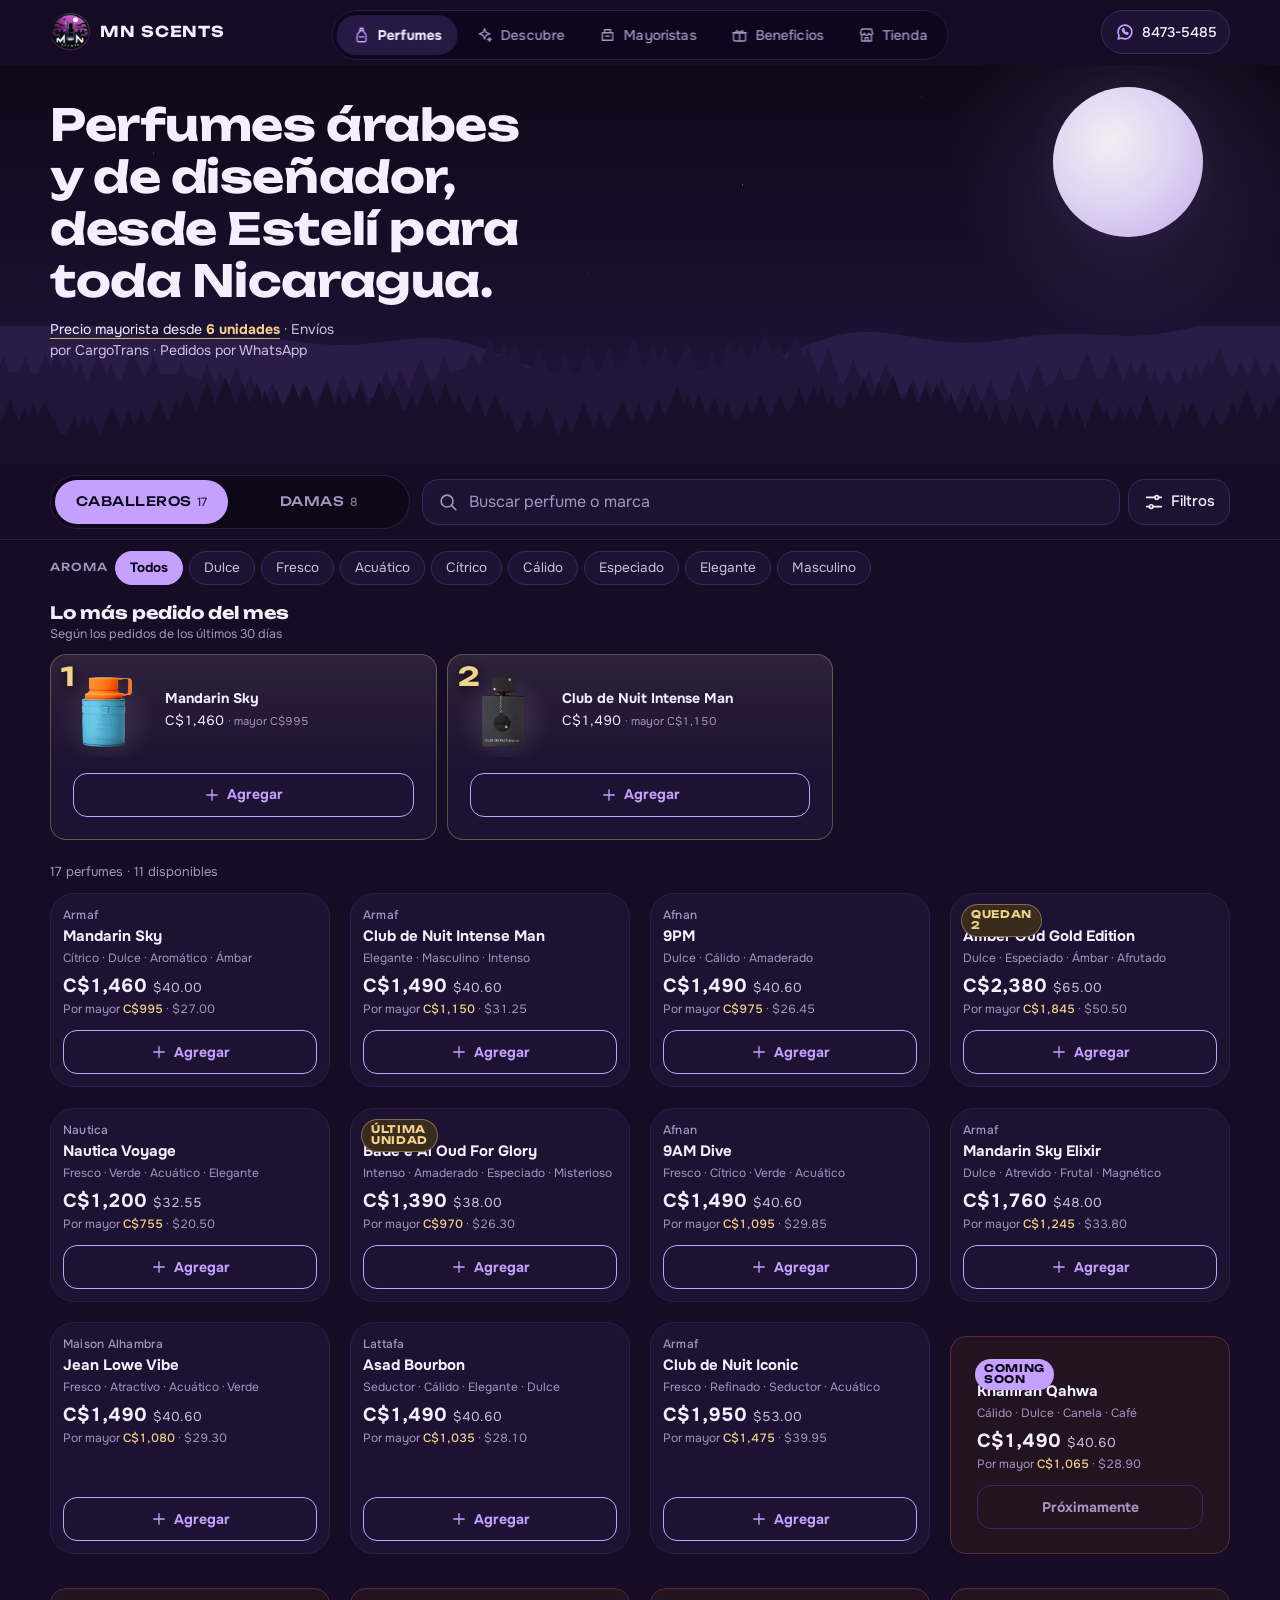
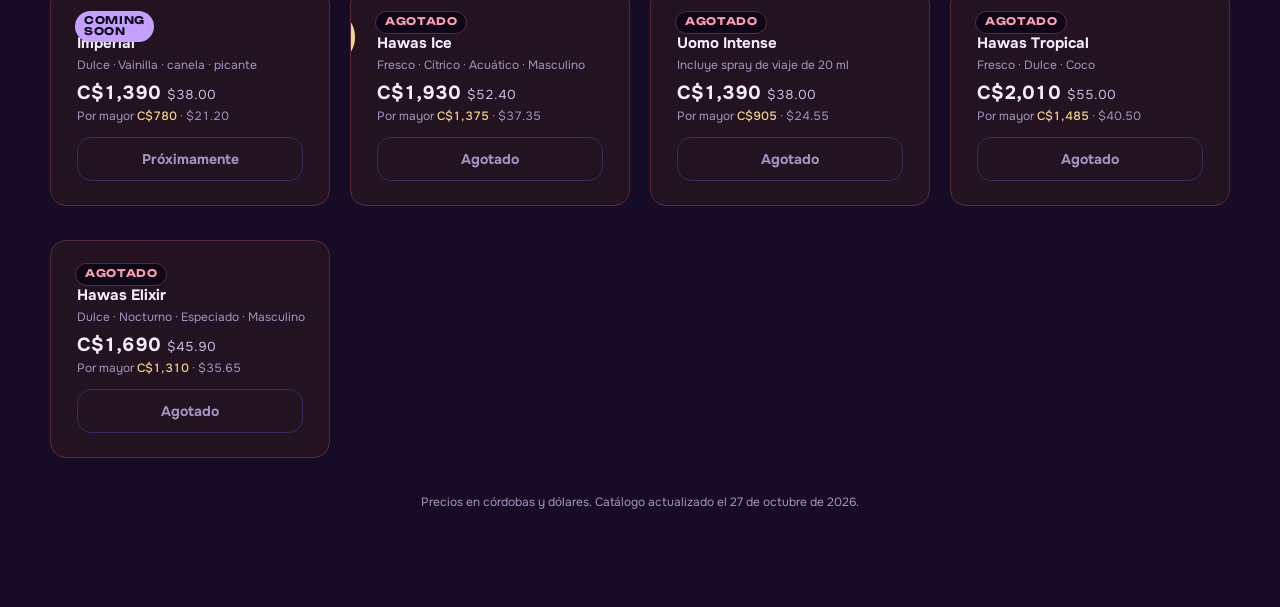
==== commit 4610f124: "Pestaña Beneficios (solo al detalle): regalías por comprarnos y tarjeta de fidelidad Delivery gratis" ====
--- a/index.html
+++ b/index.html
@@ -61,6 +61,8 @@
     <symbol id="i-frasco" viewBox="0 0 24 24"><path d="M10 3h4v3h-4z"/><path d="M9.5 6h5l.5 2.2a6 6 0 0 1 3 5.3V19a2 2 0 0 1-2 2H8a2 2 0 0 1-2-2v-5.5a6 6 0 0 1 3-5.3Z"/><path d="M9 14.5h6"/></symbol>
     <symbol id="i-estrella" viewBox="0 0 24 24"><path d="M12 3.5l1.9 5.1 5.1 1.9-5.1 1.9L12 17.5l-1.9-5.1L5 10.5l5.1-1.9Z"/><path d="M18.5 15.5l.7 1.8 1.8.7-1.8.7-.7 1.8-.7-1.8-1.8-.7 1.8-.7Z"/></symbol>
     <symbol id="i-tienda" viewBox="0 0 24 24"><path d="M4 9.5 5.5 4h13L20 9.5"/><path d="M4 9.5a2.7 2.7 0 0 0 5.3 0 2.7 2.7 0 0 0 5.4 0 2.7 2.7 0 0 0 5.3 0"/><path d="M5.5 12v8h13v-8"/><path d="M10 20v-4.5h4V20"/></symbol>
+    <symbol id="i-bolsa" viewBox="0 0 24 24"><path d="M5.5 8h13l-1 12.5h-11Z"/><path d="M9 10.5V7a3 3 0 0 1 6 0v3.5"/></symbol>
+    <symbol id="i-sticker" viewBox="0 0 24 24"><path d="M20 12.5V6a2 2 0 0 0-2-2H6a2 2 0 0 0-2 2v12a2 2 0 0 0 2 2h6.5Z"/><path d="M12.5 20a7.5 7.5 0 0 0 7.5-7.5h-5.5a2 2 0 0 0-2 2Z"/><circle cx="9" cy="10" r="1"/><circle cx="15" cy="10" r="1"/></symbol>
     <symbol id="i-check" viewBox="0 0 24 24"><path d="M5 12.5l4.5 4.5L19 7.5"/></symbol>
     <symbol id="i-cerrado" viewBox="0 0 24 24"><rect x="5" y="11" width="14" height="9" rx="2"/><path d="M8 11V8a4 4 0 0 1 8 0v3"/><circle cx="12" cy="15.5" r="1.3"/></symbol>
     <symbol id="i-aviso" viewBox="0 0 24 24"><circle cx="12" cy="12" r="9"/><path d="M12 7.5v5.5"/><circle cx="12" cy="16.3" r=".6"/></symbol>
@@ -96,7 +98,7 @@
   <a href="#perfumes" data-vista="perfumes" aria-current="page"><svg class="ico" aria-hidden="true"><use href="#i-frasco"/></svg><span>Perfumes</span></a>
   <a href="#descubre" data-vista="descubre"><svg class="ico" aria-hidden="true"><use href="#i-estrella"/></svg><span>Descubre</span></a>
   <a href="#mayoristas" data-vista="mayoristas"><svg class="ico" aria-hidden="true"><use href="#i-stack"/></svg><span>Mayoristas</span><i class="nav-punto" hidden></i></a>
-  <a href="#fidelidad" data-vista="fidelidad"><svg class="ico" aria-hidden="true"><use href="#i-gift"/></svg><span>Fidelidad</span></a>
+  <a href="#beneficios" data-vista="beneficios"><svg class="ico" aria-hidden="true"><use href="#i-gift"/></svg><span>Beneficios</span></a>
   <a href="#tienda" data-vista="tienda"><svg class="ico" aria-hidden="true"><use href="#i-tienda"/></svg><span>Tienda</span></a>
 </nav>
 
@@ -201,14 +203,24 @@
 </section>
 </div>
 
-<div class="vista" id="vista-fidelidad" data-vista="fidelidad" aria-labelledby="t-fidelidad" hidden>
+<div class="vista" id="vista-beneficios" data-vista="beneficios" aria-labelledby="t-beneficios" hidden>
 <div class="vista-cabeza">
   <p class="seccion-etiqueta">Solo compras al detalle</p>
-  <h1 id="t-fidelidad">Tarjeta de fidelidad</h1>
-  <p>Compra al detalle, junta sellos y llévate un perfume de regalo.</p>
-</div>
-<section id="fidelidad" class="fidelidad" aria-label="Tarjeta de fidelidad">
+  <h1 id="t-beneficios">Beneficios</h1>
+  <p>Por comprarnos al detalle te llevas regalías en cada compra y tu tarjeta de fidelidad.</p>
+</div>
+<section id="regalias" class="regalias" aria-labelledby="t-regalias">
+  <h2 id="t-regalias">Regalías por comprarnos</h2>
+  <ul class="reg-lista">
+    <li><span class="reg-ico"><svg class="ico" aria-hidden="true"><use href="#i-truck"/></svg></span><div><h3>Delivery gratis</h3><p>Dentro de la ciudad de Estelí.</p></div></li>
+    <li><span class="reg-ico"><svg class="ico" aria-hidden="true"><use href="#i-bolsa"/></svg></span><div><h3>Bolsa personalizada</h3><p>De nuestra marca.</p></div></li>
+    <li><span class="reg-ico"><svg class="ico" aria-hidden="true"><use href="#i-sticker"/></svg></span><div><h3>Stickers</h3><p>De nuestro logo.</p></div></li>
+  </ul>
+  <p class="reg-aplica">Solo para compras al detalle; no aplica a compras mayoristas.</p>
+</section>
+<section id="fidelidad" class="fidelidad" aria-labelledby="t-fid">
   <div class="fid-texto">
+    <h2 id="t-fid">Tarjeta de fidelidad</h2>
     <p>Por cada compra recibes <strong>1 sello</strong>. Al completar <strong>10 sellos</strong>, te regalamos <strong>un perfume de la línea Stallion 53</strong>, valorado en $38.</p>
     <p class="fid-regalo">Tu tarjeta empieza con <strong>2 sellos de regalo</strong>.</p>
     <p class="fid-aplica">Es un beneficio exclusivo para compras al detalle; no aplica a compras mayoristas.</p>
--- a/css/estilos.css
+++ b/css/estilos.css
@@ -1330,3 +1330,19 @@
   .nav-vistas a::before, .nav-vistas a .ico { transition: none; }
 }
 @media (max-width: 359px) { .nav-vistas a { font-size: 10.5px; letter-spacing: 0; } .nav-vistas a .ico { width: 21px; height: 21px; } }
+
+/* Beneficios: regalías por comprarnos (solo al detalle) */
+.regalias { margin: 4px var(--pad) 0; padding: 26px 20px; border-radius: var(--r-l); border: 1px solid rgb(242 211 138 / 0.35); background: radial-gradient(120% 90% at 100% 0%, rgb(242 211 138 / 0.12), transparent 60%), var(--noche-2); }
+.regalias h2 { font: 700 21px/1.2 var(--display); margin-bottom: 16px; }
+.reg-lista { list-style: none; margin: 0; padding: 0; display: grid; gap: 12px; }
+.reg-lista li { display: grid; grid-template-columns: 48px 1fr; gap: 14px; align-items: center; padding: 12px; border-radius: var(--r-m); background: rgb(14 7 24 / 0.45); border: 1px solid var(--linea-suave); }
+.reg-ico { width: 48px; height: 48px; border-radius: 14px; display: grid; place-items: center; background: var(--oro-fondo); color: var(--oro); }
+.reg-ico .ico { width: 24px; height: 24px; }
+.reg-lista h3 { font: 700 15.5px/1.25 var(--display); }
+.reg-lista p { font-size: 14px; color: var(--tinta-2); margin-top: 2px; }
+.reg-aplica { margin-top: 14px; font-size: 13.5px; color: var(--tinta-3); }
+@media (min-width: 1000px) {
+  .regalias { margin-left: var(--pad); margin-right: var(--pad); padding: 36px 40px; }
+  .reg-lista { grid-template-columns: repeat(3, 1fr); gap: 16px; }
+  .reg-lista li { grid-template-columns: 1fr; align-items: start; padding: 18px; }
+}
